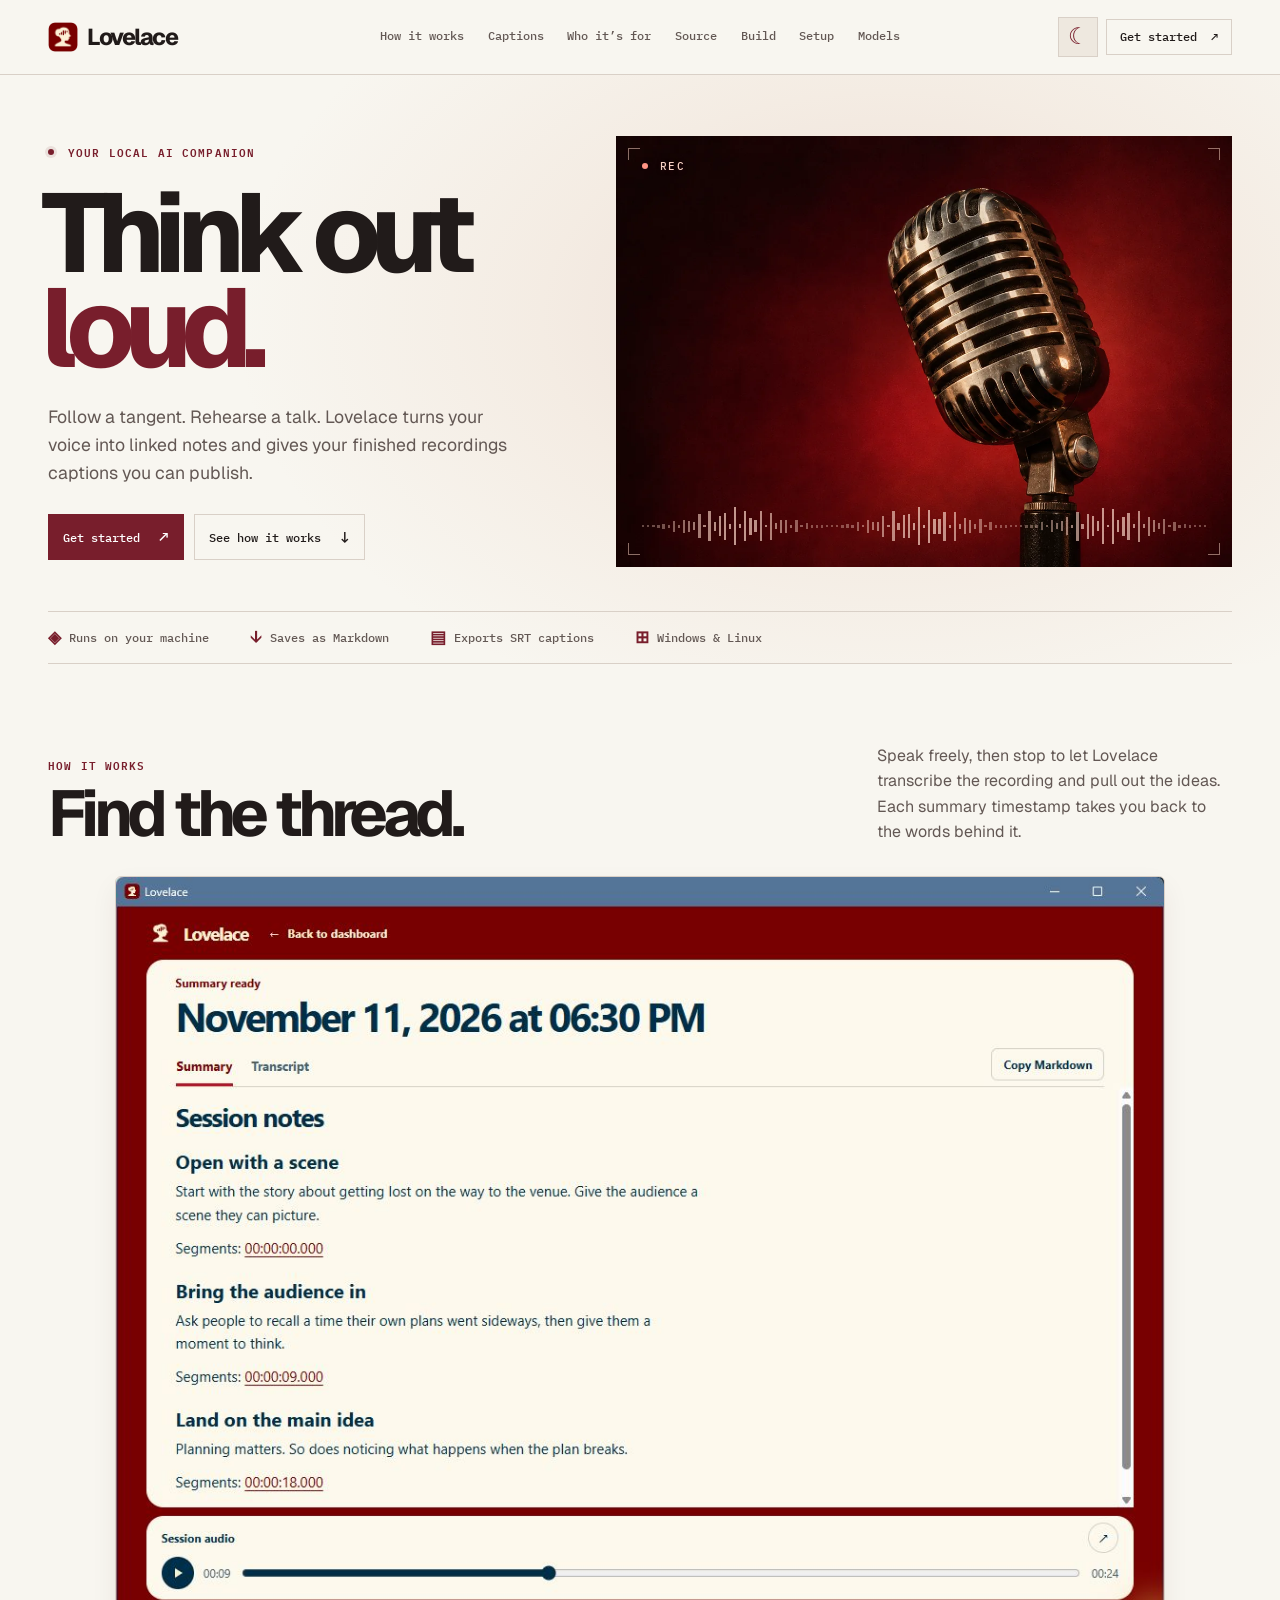
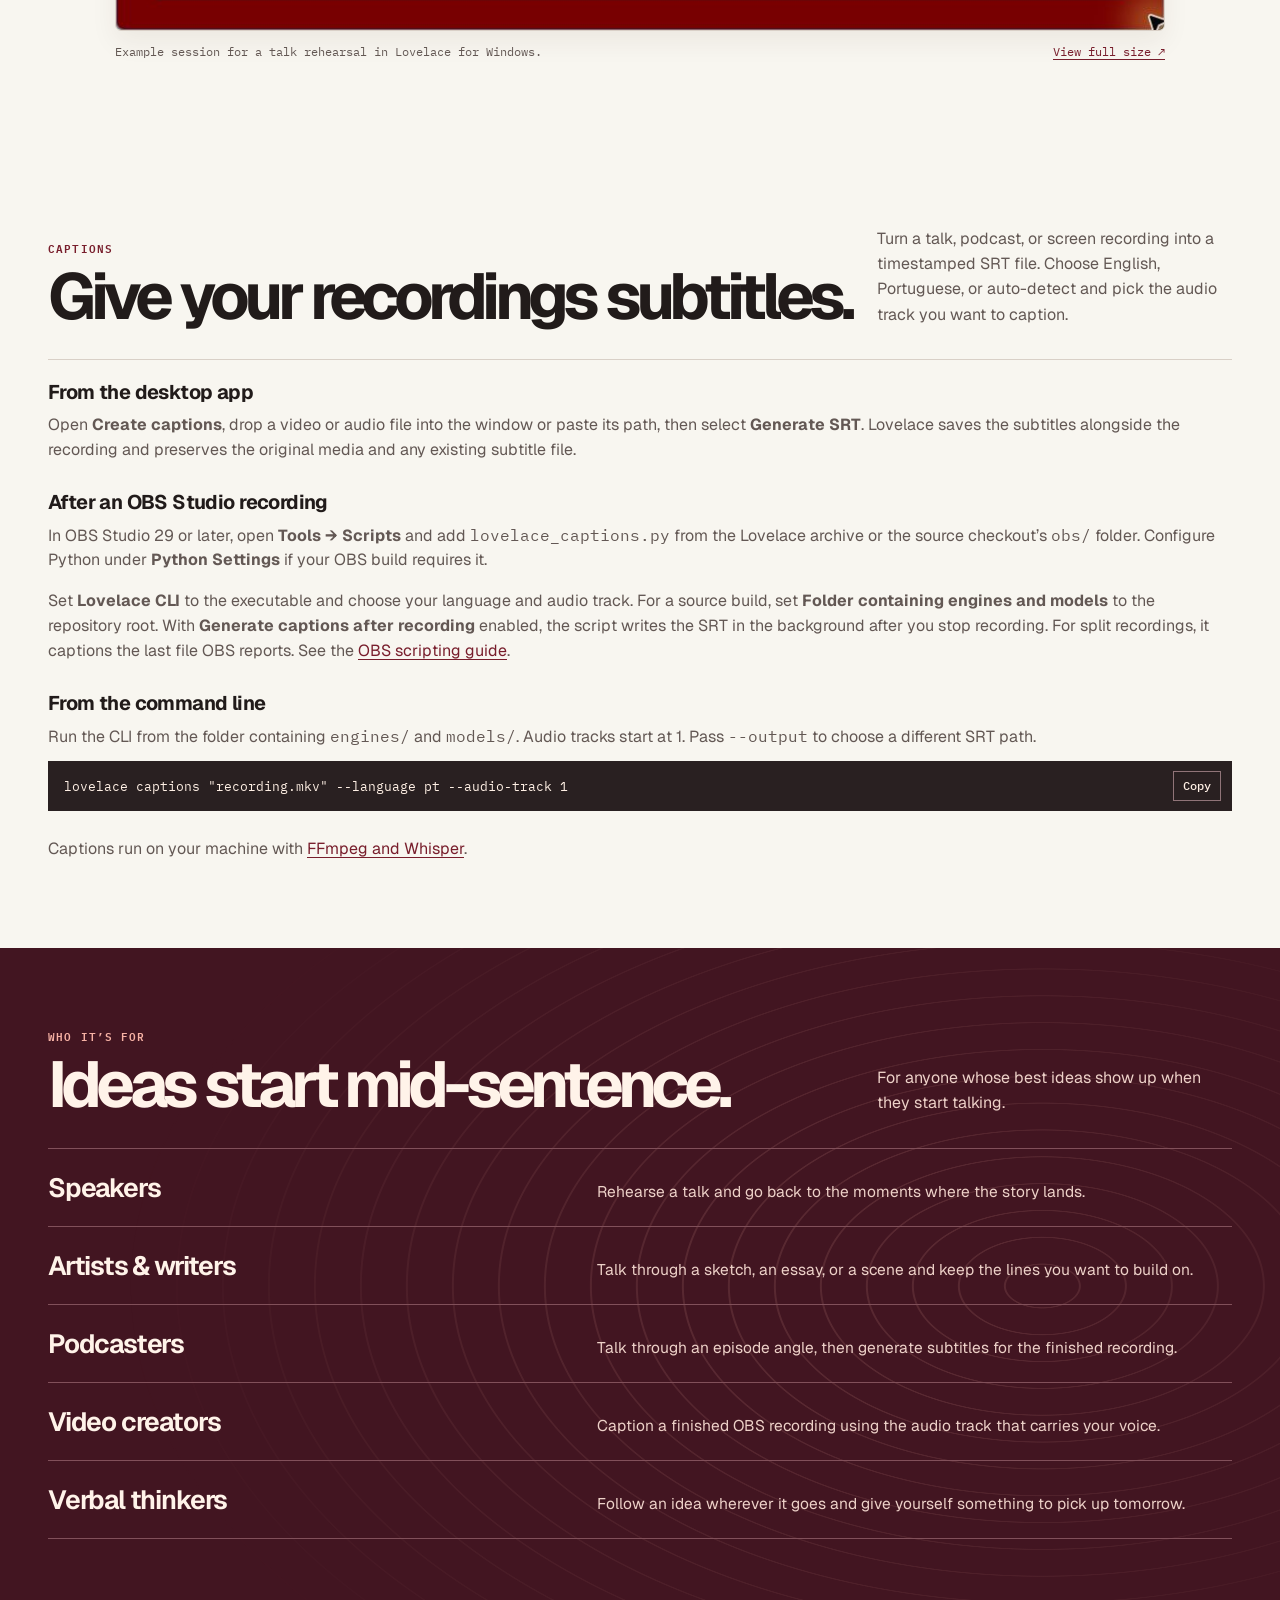
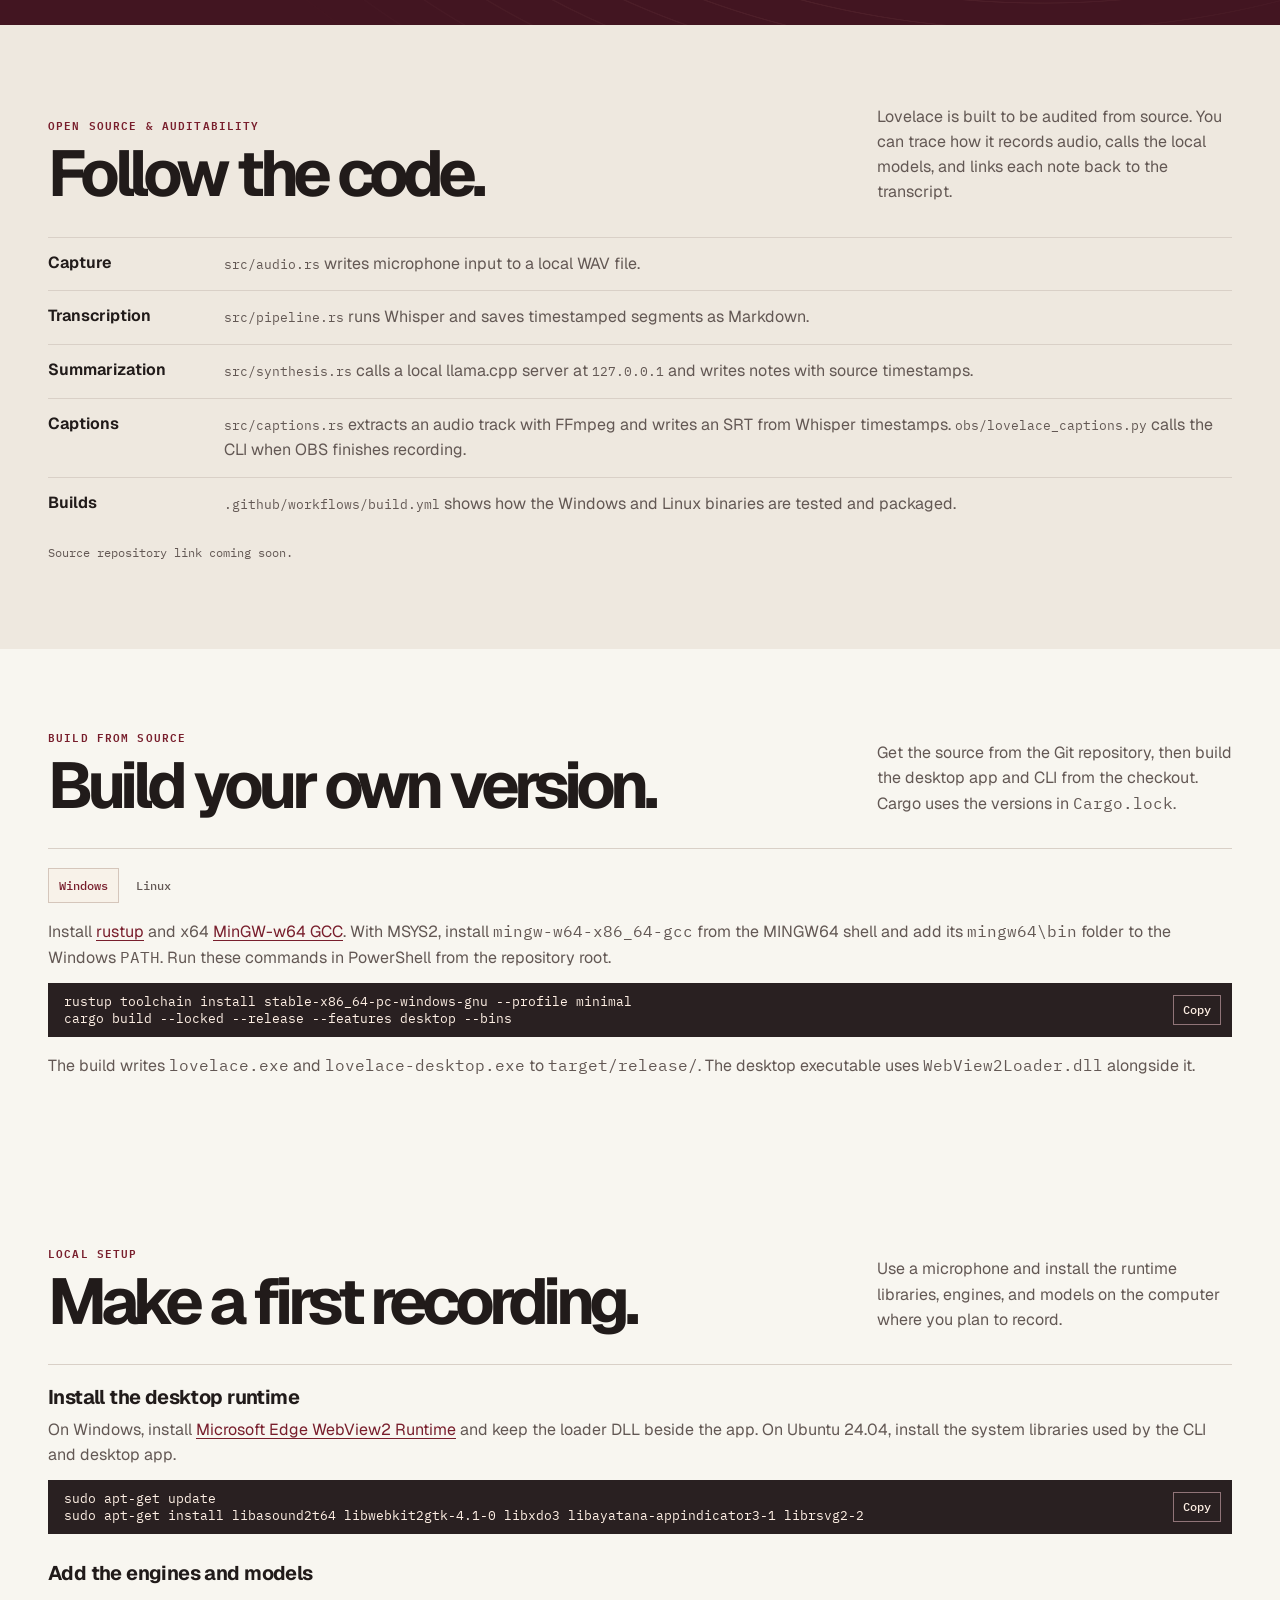
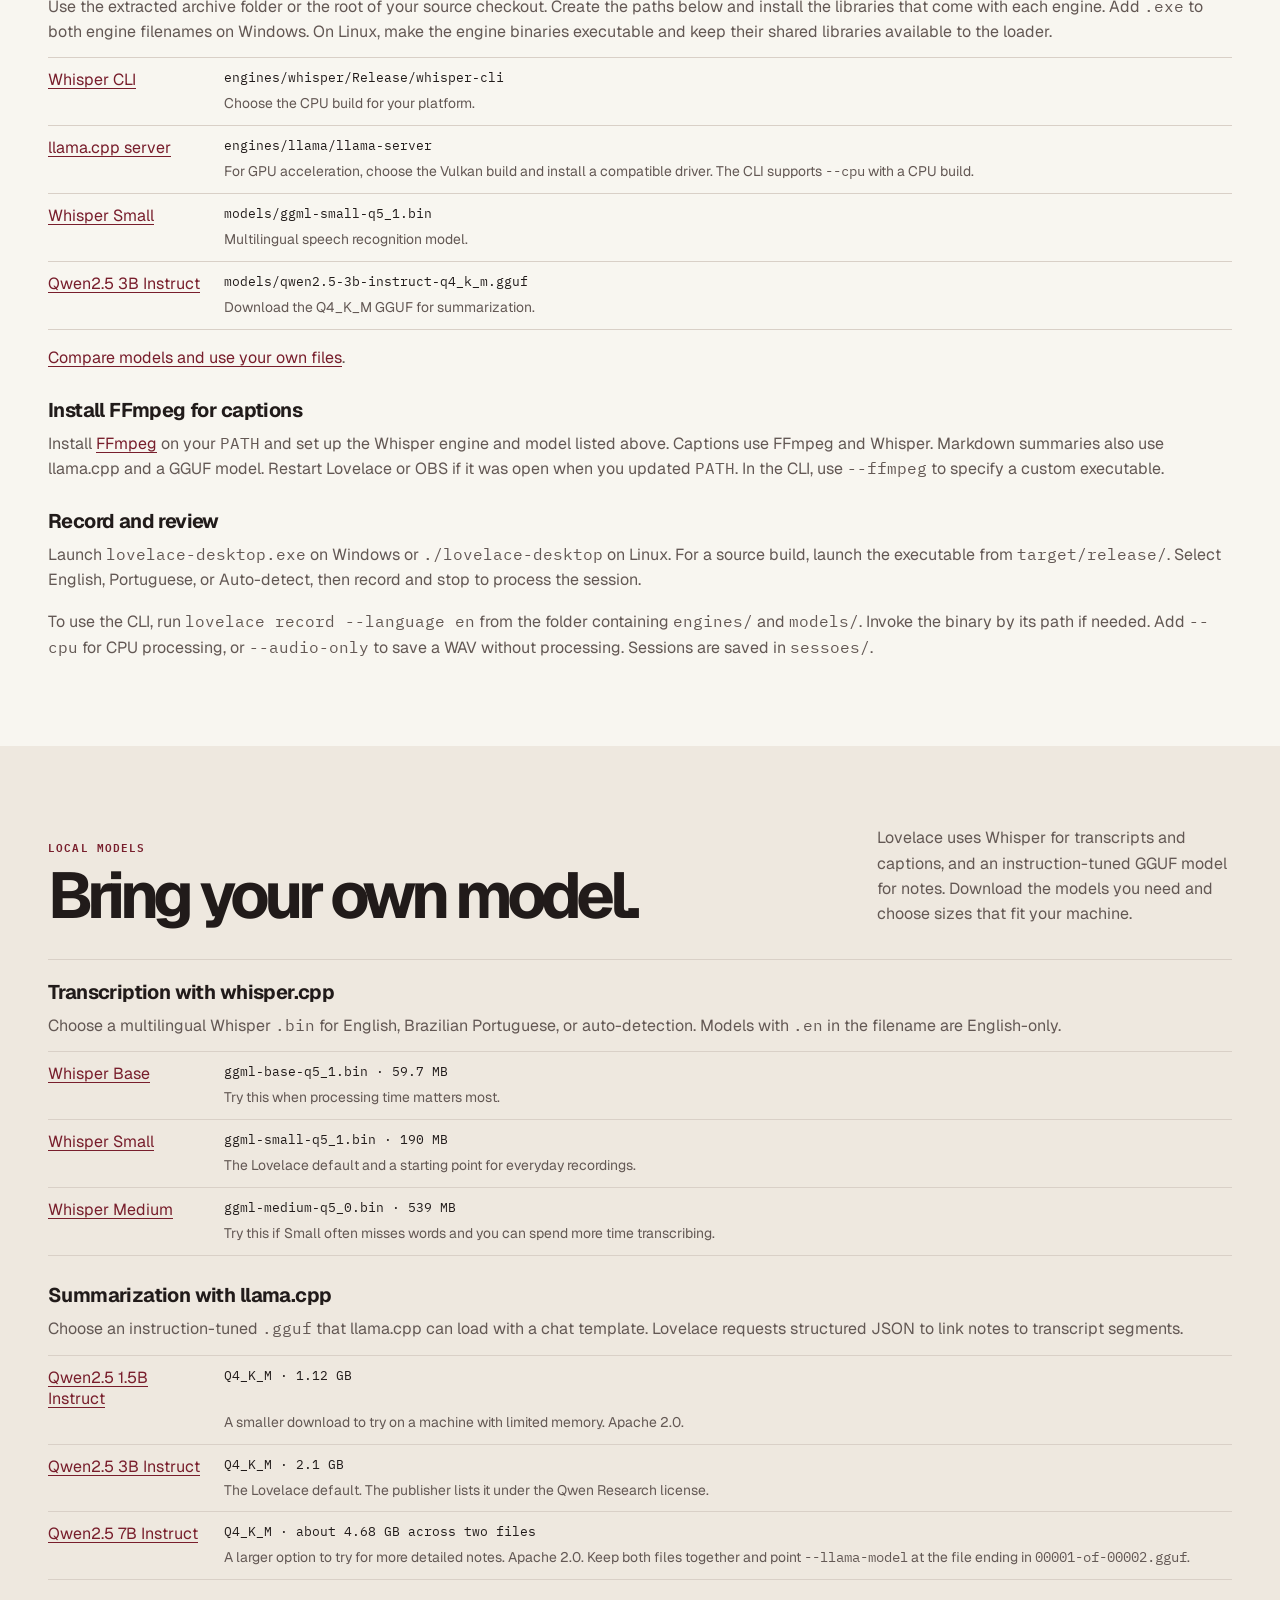
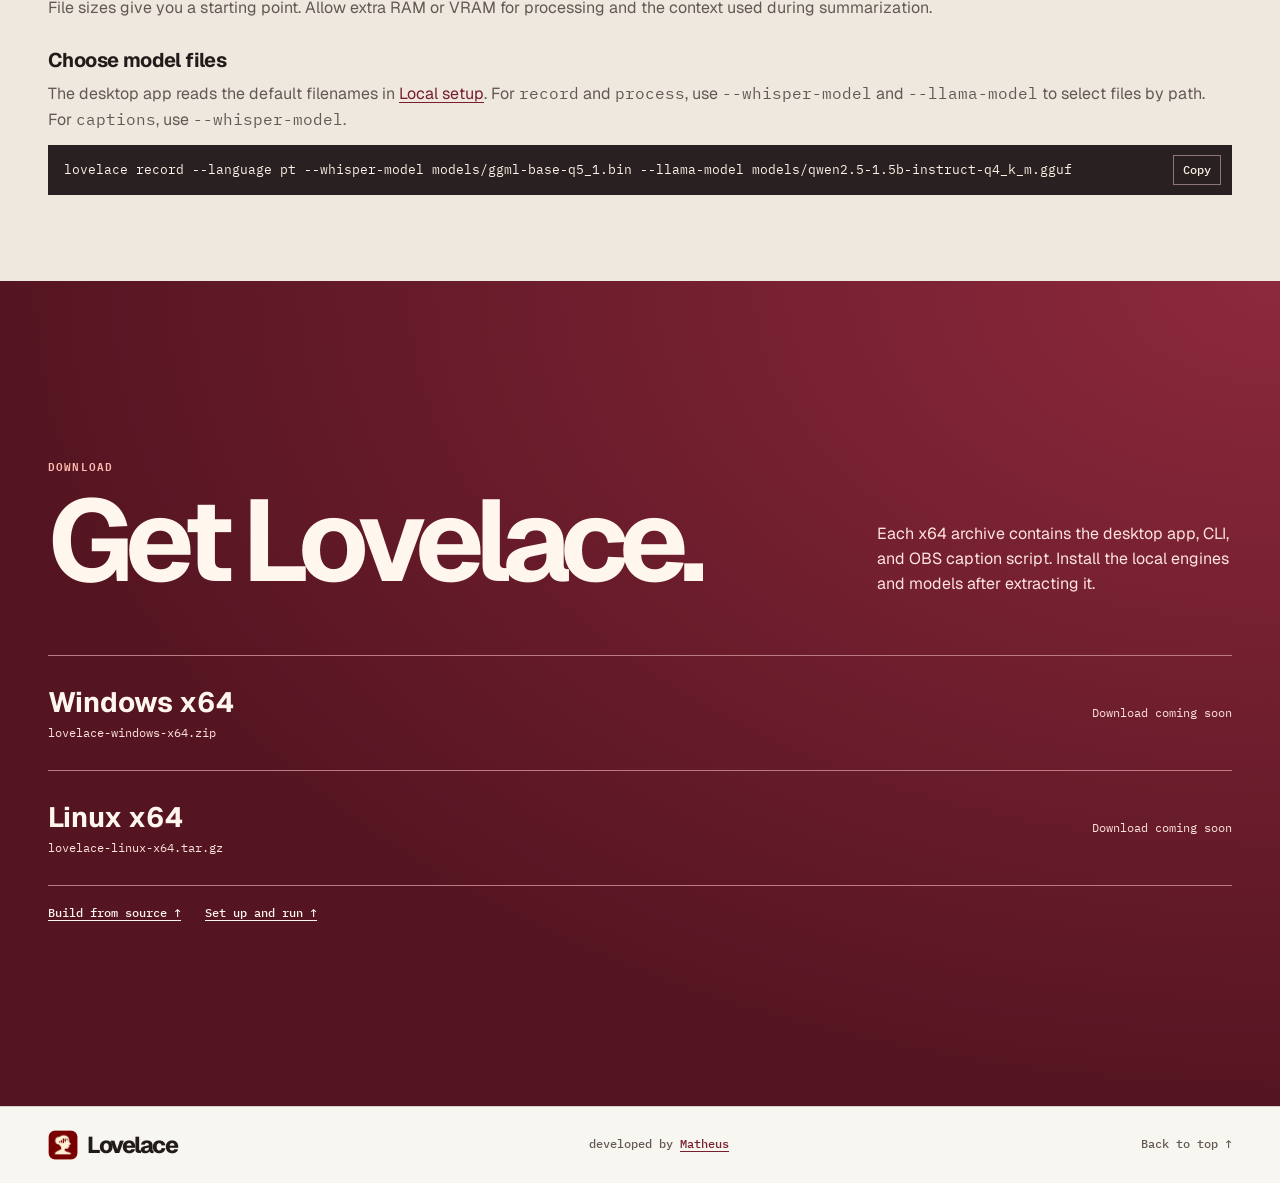
==== website/index.html @ 679b2a77 "OBS plugin idea and video/audio from source is also a new feature" ====
<!doctype html>
<html lang="en">
<head>
  <meta charset="utf-8">
  <meta name="viewport" content="width=device-width, initial-scale=1">
  <meta name="description" content="Lovelace turns recordings into timestamped transcripts, linked Markdown notes, and SRT captions for audio, video, and OBS Studio recordings. Processing stays on your machine.">
  <meta name="theme-color" content="#f8f6f0">
  <script src="theme.js"></script>
  <title>Lovelace — Think out loud.</title>
  <link rel="icon" href="assets/lovelace.png" type="image/png">
  <link rel="stylesheet" href="styles.css">
  <script src="repository.js" defer></script>
  <script src="app.js" defer></script>
</head>
<body id="top">
  <a class="skip-link" href="#main">Skip to content</a>
  <header class="site-header">
    <div class="shell header-inner">
      <a class="brand" href="#top"><img src="assets/lovelace.png" width="30" height="30" alt=""> Lovelace</a>
      <nav aria-label="Main navigation">
        <a href="#workflow">How it works</a>
        <a href="#captions">Captions</a>
        <a href="#use-cases">Who it’s for</a>
        <a href="#source">Source</a>
        <a href="#build-from-source">Build</a>
        <a href="#run-locally">Setup</a>
        <a href="#models">Models</a>
      </nav>
      <div class="header-actions">
        <button class="theme-toggle" type="button" aria-label="Dark theme" title="Dark theme" hidden>
          <span class="theme-moon" aria-hidden="true">☾</span>
          <span class="theme-sun" aria-hidden="true">☼</span>
        </button>
        <a class="header-cta" href="#get-started">Get started <span aria-hidden="true">↗</span></a>
      </div>
    </div>
  </header>

  <main id="main">
    <section class="hero" aria-labelledby="hero-title">
      <div class="shell hero-inner">
        <div class="hero-copy">
          <p class="eyebrow"><span class="signal-dot" aria-hidden="true"></span> YOUR LOCAL AI COMPANION</p>
          <h1 id="hero-title">Think out<br><em>loud.</em></h1>
          <p class="hero-description">Follow a tangent. Rehearse a talk. Lovelace turns your voice into linked notes and gives your finished recordings captions you can publish.</p>
          <div class="hero-actions">
            <a class="button button-primary" href="#get-started">Get started <span aria-hidden="true">↗</span></a>
            <a class="button button-secondary" href="#workflow">See how it works <span aria-hidden="true">↓</span></a>
          </div>
        </div>
        <div class="hero-art">
          <img class="hero-image" src="assets/studio-microphone.webp" alt="A vintage broadcast microphone lit in deep red" width="1200" height="800" fetchpriority="high">
          <div class="photo-corner top-left" aria-hidden="true"></div>
          <div class="photo-corner top-right" aria-hidden="true"></div>
          <div class="photo-corner bottom-left" aria-hidden="true"></div>
          <div class="photo-corner bottom-right" aria-hidden="true"></div>
          <div class="photo-label" aria-hidden="true"><span class="signal-dot"></span> REC</div>
          <div class="waveform" aria-hidden="true"></div>
        </div>
      </div>
      <div class="shell product-meta">
        <span><span class="meta-mark" aria-hidden="true">◈</span> Runs on your machine</span>
        <span><span class="meta-mark" aria-hidden="true">↓</span> Saves as Markdown</span>
        <a href="#captions"><span class="meta-mark" aria-hidden="true">▤</span> Exports SRT captions</a>
        <span><span class="meta-mark" aria-hidden="true">⊞</span> Windows &amp; Linux</span>
      </div>
    </section>

    <section id="workflow" class="section shell" aria-labelledby="workflow-title">
      <div class="section-heading">
        <div>
          <p class="eyebrow">HOW IT WORKS</p>
          <h2 id="workflow-title">Find the thread.</h2>
        </div>
        <p>Speak freely, then stop to let Lovelace transcribe the recording and pull out the ideas. Each summary timestamp takes you back to the words behind it.</p>
      </div>
      <figure class="session-preview">
        <img src="assets/lovelace-session.jpg" width="1102" height="792" loading="lazy"
          alt="The Lovelace desktop app showing three notes for a talk rehearsal, links to the transcript, and the session audio paused at 00:09.">
        <figcaption>
          <span>Example session for a talk rehearsal in Lovelace for Windows.</span>
          <a href="assets/lovelace-session.jpg" target="_blank" rel="noopener">View full size <span aria-hidden="true">↗</span></a>
        </figcaption>
      </figure>
    </section>

    <section id="captions" class="section shell" aria-labelledby="captions-title">
      <div class="section-heading">
        <div>
          <p class="eyebrow">CAPTIONS</p>
          <h2 id="captions-title">Give your recordings subtitles.</h2>
        </div>
        <p>Turn a talk, podcast, or screen recording into a timestamped SRT file. Choose English, Portuguese, or auto-detect and pick the audio track you want to caption.</p>
      </div>
      <div class="setup-body run-guide">
        <div>
          <h3>From the desktop app</h3>
          <p>Open <strong>Create captions</strong>, drop a video or audio file into the window or paste its path, then select <strong>Generate SRT</strong>. Lovelace saves the subtitles alongside the recording and preserves the original media and any existing subtitle file.</p>
        </div>
        <div>
          <h3>After an OBS Studio recording</h3>
          <p>In OBS Studio 29 or later, open <strong>Tools → Scripts</strong> and add <code>lovelace_captions.py</code> from the Lovelace archive or the source checkout’s <code>obs/</code> folder. Configure Python under <strong>Python Settings</strong> if your OBS build requires it.</p>
          <p class="setup-next">Set <strong>Lovelace CLI</strong> to the executable and choose your language and audio track. For a source build, set <strong>Folder containing engines and models</strong> to the repository root. With <strong>Generate captions after recording</strong> enabled, the script writes the SRT in the background after you stop recording. For split recordings, it captions the last file OBS reports. See the <a href="https://docs.obsproject.com/scripting">OBS scripting guide</a>.</p>
        </div>
        <div>
          <h3>From the command line</h3>
          <p>Run the CLI from the folder containing <code>engines/</code> and <code>models/</code>. Audio tracks start at 1. Pass <code>--output</code> to choose a different SRT path.</p>
          <div class="command"><code>lovelace captions "recording.mkv" --language pt --audio-track 1</code><button class="copy-command" type="button">Copy</button></div>
          <p class="copy-status" role="status"></p>
        </div>
        <p>Captions run on your machine with <a href="#caption-requirements">FFmpeg and Whisper</a>.</p>
      </div>
    </section>

    <section id="use-cases" class="use-cases" aria-labelledby="audience-title">
      <div class="shell section">
        <div class="section-heading">
          <div>
            <p class="eyebrow">WHO IT’S FOR</p>
            <h2 id="audience-title">Ideas start mid-sentence.</h2>
          </div>
          <p>For anyone whose best ideas show up when they start talking.</p>
        </div>
        <dl class="audience-list">
          <div><dt>Speakers</dt><dd>Rehearse a talk and go back to the moments where the story lands.</dd></div>
          <div><dt>Artists &amp; writers</dt><dd>Talk through a sketch, an essay, or a scene and keep the lines you want to build on.</dd></div>
          <div><dt>Podcasters</dt><dd>Talk through an episode angle, then generate subtitles for the finished recording.</dd></div>
          <div><dt>Video creators</dt><dd>Caption a finished OBS recording using the audio track that carries your voice.</dd></div>
          <div><dt>Verbal thinkers</dt><dd>Follow an idea wherever it goes and give yourself something to pick up tomorrow.</dd></div>
        </dl>
      </div>
    </section>

    <section id="source" class="source-section" aria-labelledby="source-title">
      <div class="section shell">
        <div class="section-heading">
          <div>
            <p class="eyebrow">OPEN SOURCE &amp; AUDITABILITY</p>
            <h2 id="source-title">Follow the code.</h2>
          </div>
          <p>Lovelace is built to be audited from source. You can trace how it records audio, calls the local models, and links each note back to the transcript.</p>
        </div>
        <dl class="source-list">
          <div><dt>Capture</dt><dd><code>src/audio.rs</code> writes microphone input to a local WAV file.</dd></div>
          <div><dt>Transcription</dt><dd><code>src/pipeline.rs</code> runs Whisper and saves timestamped segments as Markdown.</dd></div>
          <div><dt>Summarization</dt><dd><code>src/synthesis.rs</code> calls a local llama.cpp server at <code>127.0.0.1</code> and writes notes with source timestamps.</dd></div>
          <div><dt>Captions</dt><dd><code>src/captions.rs</code> extracts an audio track with FFmpeg and writes an SRT from Whisper timestamps. <code>obs/lovelace_captions.py</code> calls the CLI when OBS finishes recording.</dd></div>
          <div><dt>Builds</dt><dd><code>.github/workflows/build.yml</code> shows how the Windows and Linux binaries are tested and packaged.</dd></div>
        </dl>
        <p class="source-status" data-link-placeholder="source">Source repository link coming soon.</p>
        <a class="source-link" data-repository-link="source" hidden>View source repository <span aria-hidden="true">↗</span></a>
      </div>
    </section>

    <section id="build-from-source" class="section shell setup" aria-labelledby="build-title">
      <div class="section-heading">
        <div>
          <p class="eyebrow">BUILD FROM SOURCE</p>
          <h2 id="build-title">Build your own version.</h2>
        </div>
        <p>Get the source from the Git repository, then build the desktop app and CLI from the checkout. Cargo uses the versions in <code>Cargo.lock</code>.</p>
      </div>
      <div class="setup-body">
        <div class="platform-picker" role="group" aria-label="Operating system">
          <button type="button" data-platform="windows" aria-controls="windows-setup" aria-pressed="true">Windows</button>
          <button type="button" data-platform="linux" aria-controls="linux-setup" aria-pressed="false">Linux</button>
        </div>
        <div id="windows-setup">
          <p>Install <a href="https://rustup.rs/">rustup</a> and x64 <a href="https://packages.msys2.org/package/mingw-w64-x86_64-gcc">MinGW-w64 GCC</a>. With MSYS2, install <code>mingw-w64-x86_64-gcc</code> from the MINGW64 shell and add its <code>mingw64\bin</code> folder to the Windows <code>PATH</code>. Run these commands in PowerShell from the repository root.</p>
          <div class="command"><code>rustup toolchain install stable-x86_64-pc-windows-gnu --profile minimal
cargo build --locked --release --features desktop --bins</code><button class="copy-command" type="button">Copy</button></div>
          <p class="setup-next">The build writes <code>lovelace.exe</code> and <code>lovelace-desktop.exe</code> to <code>target/release/</code>. The desktop executable uses <code>WebView2Loader.dll</code> alongside it.</p>
        </div>
        <div id="linux-setup" hidden>
          <p>Install <a href="https://rustup.rs/">rustup</a>. On Ubuntu 24.04, install the system build dependencies and run Cargo from the repository root.</p>
          <div class="command"><code>sudo apt-get update
sudo apt-get install build-essential pkg-config libasound2-dev libwebkit2gtk-4.1-dev libxdo-dev libayatana-appindicator3-dev librsvg2-dev
rustup toolchain install stable --profile minimal
cargo +stable build --locked --release --features desktop --bins</code><button class="copy-command" type="button">Copy</button></div>
          <p class="setup-next">The build writes <code>lovelace</code> and <code>lovelace-desktop</code> to <code>target/release/</code>.</p>
        </div>
        <p class="copy-status" role="status"></p>
      </div>
    </section>

    <section id="run-locally" class="section shell setup" aria-labelledby="run-title">
      <div class="section-heading">
        <div>
          <p class="eyebrow">LOCAL SETUP</p>
          <h2 id="run-title">Make a first recording.</h2>
        </div>
        <p>Use a microphone and install the runtime libraries, engines, and models on the computer where you plan to record.</p>
      </div>
      <div class="setup-body run-guide">
        <div>
          <h3>Install the desktop runtime</h3>
          <p>On Windows, install <a href="https://developer.microsoft.com/en-us/microsoft-edge/webview2/">Microsoft Edge WebView2 Runtime</a> and keep the loader DLL beside the app. On Ubuntu 24.04, install the system libraries used by the CLI and desktop app.</p>
          <div class="command"><code>sudo apt-get update
sudo apt-get install libasound2t64 libwebkit2gtk-4.1-0 libxdo3 libayatana-appindicator3-1 librsvg2-2</code><button class="copy-command" type="button">Copy</button></div>
          <p class="copy-status" role="status"></p>
        </div>
        <div>
          <h3>Add the engines and models</h3>
          <p>Use the extracted archive folder or the root of your source checkout. Create the paths below and install the libraries that come with each engine. Add <code>.exe</code> to both engine filenames on Windows. On Linux, make the engine binaries executable and keep their shared libraries available to the loader.</p>
          <ul class="engine-list">
            <li><a href="https://github.com/ggml-org/whisper.cpp/releases/tag/b5127">Whisper CLI</a><code>engines/whisper/Release/whisper-cli</code><span>Choose the CPU build for your platform.</span></li>
            <li><a href="https://github.com/ggml-org/llama.cpp/releases/tag/b12289">llama.cpp server</a><code>engines/llama/llama-server</code><span>For GPU acceleration, choose the Vulkan build and install a compatible driver. The CLI supports <code>--cpu</code> with a CPU build.</span></li>
            <li><a href="https://huggingface.co/ggerganov/whisper.cpp/resolve/main/ggml-small-q5_1.bin">Whisper Small</a><code>models/ggml-small-q5_1.bin</code><span>Multilingual speech recognition model.</span></li>
            <li><a href="https://huggingface.co/Qwen/Qwen2.5-3B-Instruct-GGUF/blob/main/qwen2.5-3b-instruct-q4_k_m.gguf">Qwen2.5 3B Instruct</a><code>models/qwen2.5-3b-instruct-q4_k_m.gguf</code><span>Download the Q4_K_M GGUF for summarization.</span></li>
          </ul>
          <p class="setup-next"><a href="#models">Compare models and use your own files</a>.</p>
        </div>
        <div id="caption-requirements">
          <h3>Install FFmpeg for captions</h3>
          <p>Install <a href="https://ffmpeg.org/download.html">FFmpeg</a> on your <code>PATH</code> and set up the Whisper engine and model listed above. Captions use FFmpeg and Whisper. Markdown summaries also use llama.cpp and a GGUF model. Restart Lovelace or OBS if it was open when you updated <code>PATH</code>. In the CLI, use <code>--ffmpeg</code> to specify a custom executable.</p>
        </div>
        <div>
          <h3>Record and review</h3>
          <p>Launch <code>lovelace-desktop.exe</code> on Windows or <code>./lovelace-desktop</code> on Linux. For a source build, launch the executable from <code>target/release/</code>. Select English, Portuguese, or Auto-detect, then record and stop to process the session.</p>
          <p class="setup-next">To use the CLI, run <code>lovelace record --language en</code> from the folder containing <code>engines/</code> and <code>models/</code>. Invoke the binary by its path if needed. Add <code>--cpu</code> for CPU processing, or <code>--audio-only</code> to save a WAV without processing. Sessions are saved in <code>sessoes/</code>.</p>
        </div>
      </div>
    </section>

    <section id="models" class="source-section" aria-labelledby="models-title">
      <div class="section shell">
        <div class="section-heading">
          <div>
            <p class="eyebrow">LOCAL MODELS</p>
            <h2 id="models-title">Bring your own model.</h2>
          </div>
          <p>Lovelace uses Whisper for transcripts and captions, and an instruction-tuned GGUF model for notes. Download the models you need and choose sizes that fit your machine.</p>
        </div>
        <div class="setup-body run-guide">
          <div>
            <h3>Transcription with whisper.cpp</h3>
            <p>Choose a multilingual Whisper <code>.bin</code> for English, Brazilian Portuguese, or auto-detection. Models with <code>.en</code> in the filename are English-only.</p>
            <ul class="engine-list">
              <li><a href="https://huggingface.co/ggerganov/whisper.cpp/blob/main/ggml-base-q5_1.bin">Whisper Base</a><code>ggml-base-q5_1.bin · 59.7 MB</code><span>Try this when processing time matters most.</span></li>
              <li><a href="https://huggingface.co/ggerganov/whisper.cpp/blob/main/ggml-small-q5_1.bin">Whisper Small</a><code>ggml-small-q5_1.bin · 190 MB</code><span>The Lovelace default and a starting point for everyday recordings.</span></li>
              <li><a href="https://huggingface.co/ggerganov/whisper.cpp/blob/main/ggml-medium-q5_0.bin">Whisper Medium</a><code>ggml-medium-q5_0.bin · 539 MB</code><span>Try this if Small often misses words and you can spend more time transcribing.</span></li>
            </ul>
          </div>
          <div>
            <h3>Summarization with llama.cpp</h3>
            <p>Choose an instruction-tuned <code>.gguf</code> that llama.cpp can load with a chat template. Lovelace requests structured JSON to link notes to transcript segments.</p>
            <ul class="engine-list">
              <li><a href="https://huggingface.co/Qwen/Qwen2.5-1.5B-Instruct-GGUF/blob/main/qwen2.5-1.5b-instruct-q4_k_m.gguf">Qwen2.5 1.5B Instruct</a><code>Q4_K_M · 1.12 GB</code><span>A smaller download to try on a machine with limited memory. Apache 2.0.</span></li>
              <li><a href="https://huggingface.co/Qwen/Qwen2.5-3B-Instruct-GGUF/blob/main/qwen2.5-3b-instruct-q4_k_m.gguf">Qwen2.5 3B Instruct</a><code>Q4_K_M · 2.1 GB</code><span>The Lovelace default. The publisher lists it under the Qwen Research license.</span></li>
              <li><a href="https://huggingface.co/Qwen/Qwen2.5-7B-Instruct-GGUF/tree/main">Qwen2.5 7B Instruct</a><code>Q4_K_M · about 4.68 GB across two files</code><span>A larger option to try for more detailed notes. Apache 2.0. Keep both files together and point <code>--llama-model</code> at the file ending in <code>00001-of-00002.gguf</code>.</span></li>
            </ul>
            <p class="setup-next">File sizes give you a starting point. Allow extra RAM or VRAM for processing and the context used during summarization.</p>
          </div>
          <div>
            <h3>Choose model files</h3>
            <p>The desktop app reads the default filenames in <a href="#run-locally">Local setup</a>. For <code>record</code> and <code>process</code>, use <code>--whisper-model</code> and <code>--llama-model</code> to select files by path. For <code>captions</code>, use <code>--whisper-model</code>.</p>
            <div class="command"><code>lovelace record --language pt --whisper-model models/ggml-base-q5_1.bin --llama-model models/qwen2.5-1.5b-instruct-q4_k_m.gguf</code><button class="copy-command" type="button">Copy</button></div>
            <p class="copy-status" role="status"></p>
          </div>
        </div>
      </div>
    </section>

    <section id="get-started" class="download-section" aria-labelledby="download-title">
      <div class="section shell">
        <div class="section-heading">
          <div>
            <p class="eyebrow">DOWNLOAD</p>
            <h2 id="download-title">Get Lovelace.</h2>
          </div>
          <p>Each x64 archive contains the desktop app, CLI, and OBS caption script. Install the local engines and models after extracting it.</p>
        </div>
        <ul class="download-list">
          <li>
            <div><strong>Windows x64</strong><code>lovelace-windows-x64.zip</code></div>
            <span data-link-placeholder="windows">Download coming soon</span>
            <a class="button button-secondary" data-repository-link="windows" hidden>Download for Windows <span aria-hidden="true">↓</span></a>
          </li>
          <li>
            <div><strong>Linux x64</strong><code>lovelace-linux-x64.tar.gz</code></div>
            <span data-link-placeholder="linux">Download coming soon</span>
            <a class="button button-secondary" data-repository-link="linux" hidden>Download for Linux <span aria-hidden="true">↓</span></a>
          </li>
        </ul>
        <div class="section-links">
          <a href="#build-from-source">Build from source <span aria-hidden="true">↑</span></a>
          <a href="#run-locally">Set up and run <span aria-hidden="true">↑</span></a>
        </div>
      </div>
    </section>
  </main>
  <footer class="site-footer">
    <div class="shell footer-inner">
      <a class="brand" href="#top"><img src="assets/lovelace.png" width="30" height="30" alt=""> Lovelace</a>
      <p class="footer-credit">developed by <a href="https://matheusdmm.dev">Matheus</a></p>
      <a class="back-top" href="#top">Back to top <span aria-hidden="true">↑</span></a>
    </div>
  </footer>
</body>
</html>
---- website/styles.css ----
@import url("https://fonts.googleapis.com/css2?family=Geist:wght@400;500;600;650;700;750;800&family=IBM+Plex+Mono:wght@400;500;600&display=swap");

:root {
  color-scheme: light;
  --paper: #f8f6f0;
  --ink: #211b1a;
  --muted: #635854;
  --line: #d9d0c7;
  --wine: #781e2c;
  --dark-wine: #541421;
  --accent-fill: #781e2c;
  --accent-hover: #541421;
  --surface: #eee8df;
  --selection: #f8f2e9;
  --selection-line: #d5c6bb;
  --hero-glow: #c17b6b36;
  --hero-glow-edge: #dcb09624;
  --signal-ring: #781e2c1a;
  --header-height: 75px;
  --mono: "IBM Plex Mono", "Consolas", monospace;
  --sans: "Geist", "Segoe UI", sans-serif;
}

:root[data-theme="dark"] {
  color-scheme: dark;
  --paper: #191416;
  --ink: #fff1e8;
  --muted: #d2bdb9;
  --line: #594448;
  --wine: #ffa99e;
  --accent-fill: #922d41;
  --accent-hover: #a83c51;
  --surface: #261c20;
  --selection: #332329;
  --selection-line: #75545d;
  --hero-glow: #9c354747;
  --hero-glow-edge: #7231442e;
  --signal-ring: #ffa99e25;
}

* { box-sizing: border-box; }
[hidden] { display: none !important; }
html { scroll-behavior: smooth; scroll-padding-top: calc(var(--header-height) + 16px); }
body { margin: 0; background: var(--paper); color: var(--ink); font-family: var(--sans); }
a { color: inherit; text-decoration: none; }
button { color: inherit; font: inherit; cursor: pointer; }
:focus-visible { outline: 2px solid var(--wine); outline-offset: 4px; }
h1, h2, h3, p, figure, dl, dd { margin: 0; }
img { display: block; max-width: 100%; }
.shell { width: min(1184px, calc(100% - 96px)); margin-inline: auto; }
.skip-link { position: fixed; top: 12px; left: 12px; z-index: 4; padding: 12px; background: var(--paper); transform: translateY(-150%); }
.skip-link:focus { transform: none; }

.site-header { position: sticky; top: 0; z-index: 3; background: var(--paper); border-bottom: 1px solid var(--line); }
.header-inner { min-height: 74px; display: grid; grid-template-columns: 1fr auto 1fr; align-items: center; gap: 24px; }
.brand { display: inline-flex; width: fit-content; align-items: center; gap: 9px; font-size: 23px; font-weight: 750; letter-spacing: -.065em; }
.brand img { border-radius: 7px; }
.header-inner nav { display: flex; gap: clamp(2px, .9vw, 14px); align-items: center; }
.header-inner nav a, .header-cta, .back-top { font: 500 .76rem/1.2 var(--mono); }
.header-inner nav a { color: var(--muted); padding: 9px 6px; white-space: nowrap; border-bottom: 2px solid transparent; }
.header-inner nav a:hover, .back-top:hover { color: var(--wine); }
.header-inner nav a[aria-current="location"] { color: var(--wine); border-bottom-color: currentColor; }
.header-actions { justify-self: end; display: flex; gap: 8px; align-items: center; }
.header-cta { display: inline-flex; gap: 14px; align-items: center; padding: 10px 13px; border: 1px solid var(--line); white-space: nowrap; transition: border-color .2s, color .2s; }
.header-cta:hover { color: var(--wine); border-color: var(--wine); }
.header-cta[aria-current="location"] { color: white; background: var(--accent-fill); border-color: var(--accent-fill); }
.theme-toggle { display: grid; place-items: center; width: 40px; height: 40px; padding: 0; border: 1px solid var(--line); background: var(--surface); color: var(--wine); font-size: 1.45rem; line-height: 1; }
.theme-toggle:hover { border-color: var(--wine); }
.theme-toggle .theme-sun, .theme-toggle[aria-pressed="true"] .theme-moon { display: none; }
.theme-toggle[aria-pressed="true"] .theme-sun { display: block; }

.hero, .use-cases {
  position: relative;
  isolation: isolate;
  overflow: clip;
}

.hero::before, .use-cases::before {
  content: "";
  position: absolute;
  z-index: -1;
  pointer-events: none;
}

.hero::before {
  inset-block-start: -30%;
  inset-inline-end: -9%;
  inline-size: min(78rem, 92%);
  block-size: 145%;
  background: radial-gradient(ellipse at 57% 49%, var(--hero-glow), var(--hero-glow-edge) 37%, transparent 69%);
  animation: background-drift 16s ease-in-out infinite alternate;
}

@keyframes background-drift {
  from { transform: translate3d(4%, -3%, 0) scale(1); }
  to { transform: translate3d(-11%, 7%, 0) scale(1.13); }
}

.hero-inner { display: grid; grid-template-columns: .91fr 1.09fr; align-items: center; gap: clamp(28px, 4.2vw, 64px); padding-block: 61px 44px; }
.hero-copy { animation: enter .55s ease-out both; }
.eyebrow { font: 600 .71rem/1.5 var(--mono); letter-spacing: .1em; color: var(--wine); }
.signal-dot { display: inline-block; width: .53em; height: .53em; border-radius: 50%; background: currentColor; vertical-align: .12em; }
.hero-copy .signal-dot { margin-right: .52em; box-shadow: 0 0 0 3px var(--signal-ring); }
.hero h1 { font-size: clamp(5.05rem, 8.7vw, 8.05rem); font-weight: 750; line-height: .86; letter-spacing: -.093em; margin: 25px 0 27px -.063em; }
.hero h1 em { font-style: normal; color: var(--wine); }
.hero-description { max-width: 29rem; color: var(--muted); font-size: clamp(1.03rem, 1.38vw, 1.19rem); line-height: 1.57; }
.hero-actions { margin-top: 28px; display: flex; flex-wrap: wrap; gap: 10px; }
.button { display: inline-flex; align-items: center; justify-content: space-between; gap: 19px; min-height: 46px; padding: 0 14px; font: 500 .76rem/1.25 var(--mono); border: 1px solid var(--line); transition: background-color .2s, color .2s, border-color .2s; }
.button span { font-size: 1rem; }
.button-primary { background: var(--accent-fill); border-color: var(--accent-fill); color: white; }
.button-primary:hover { background: var(--accent-hover); border-color: var(--accent-hover); }
.button-secondary:hover { color: var(--wine); border-color: var(--wine); }
.hero-art { position: relative; min-height: 420px; aspect-ratio: 1.43; overflow: hidden; isolation: isolate; background: #350e18; color: #f8d1c3; animation: enter .7s .08s ease-out both; }
.hero-image { position: absolute; width: 100%; height: 100%; object-fit: cover; object-position: center 51%; }
.photo-label { position: absolute; top: 24px; left: 26px; font: 500 .71rem/1 var(--mono); letter-spacing: .14em; text-shadow: 0 1px 4px #24070d; }
.photo-label .signal-dot { color: #ff9484; margin-right: 3px; }
.photo-corner { position: absolute; width: 12px; height: 12px; border: 1px solid #f8d1c386; }
.top-left { top: 12px; left: 12px; border-width: 1px 0 0 1px; }
.top-right { top: 12px; right: 12px; border-width: 1px 1px 0 0; }
.bottom-left { bottom: 12px; left: 12px; border-width: 0 0 1px 1px; }
.bottom-right { bottom: 12px; right: 12px; border-width: 0 1px 1px 0; }
.waveform { position: absolute; bottom: 20px; left: 26px; right: 26px; height: 41px; display: flex; align-items: center; gap: clamp(1px, .22vw, 3px); opacity: .72; pointer-events: none; }
.waveform i { flex: 1; height: var(--height); background: currentColor; opacity: var(--opacity); }
.waveform i:nth-child(3n + 1) { animation: signal 3s ease-in-out var(--delay) infinite alternate; }
@keyframes signal { 0%, 25% { transform: scaleY(.66); } 70%, 100% { transform: scaleY(1); } }
@keyframes enter { from { opacity: 0; transform: translateY(12px); } to { opacity: 1; transform: none; } }
.product-meta { display: flex; gap: clamp(15px, 3.2vw, 46px); flex-wrap: wrap; padding-block: 17px; border-block: 1px solid var(--line); color: var(--muted); font: 500 .75rem/1.45 var(--mono); }
.product-meta > :is(span, a) { display: flex; gap: 8px; align-items: center; }
.product-meta > a:hover { color: var(--wine); text-decoration: underline; text-underline-offset: 3px; }
.meta-mark { color: var(--wine); font: 600 1.07rem/1 var(--sans); }

.section { padding-block: 79px 86px; }
.section-heading { display: grid; grid-template-columns: minmax(0, 1fr) minmax(240px, 355px); gap: 24px; align-items: end; margin-bottom: 30px; }
.section-heading .eyebrow::after { content: ""; display: inline-block; width: 18px; height: 2px; margin-inline-start: 10px; vertical-align: middle; background: currentColor; opacity: 0; transition: opacity .2s; }
.is-reading .section-heading .eyebrow::after { opacity: 1; }
.section-heading h2 { font-size: clamp(2.65rem, 5.05vw, 4.9rem); font-weight: 700; line-height: 1.01; letter-spacing: -.078em; margin-top: 8px; }
.section-heading > p { color: var(--muted); line-height: 1.58; padding-bottom: 2px; }
.session-preview { max-width: 1050px; margin-inline: auto; }
.session-preview img { width: 100%; height: auto; border: 1px solid var(--line); border-radius: 6px; box-shadow: 0 11px 27px #3b211710; }
.session-preview figcaption { display: flex; flex-wrap: wrap; justify-content: space-between; gap: 8px 20px; margin-top: 12px; color: var(--muted); font: 400 .73rem/1.5 var(--mono); }
.session-preview a { color: var(--wine); text-decoration: underline; text-underline-offset: 3px; }

.use-cases { color: #fff3e9; background: #421521; }
.use-cases::before {
  inset-block-start: -30%;
  inset-inline-end: -24%;
  inline-size: min(92rem, 124%);
  block-size: 160%;
  background: repeating-radial-gradient(ellipse at 63% 50%, transparent 0 36px, #f7b2a520 37px 38px, transparent 39px 46px);
  mask-image: radial-gradient(ellipse, #000 16%, transparent 70%);
  animation: background-drift 22s ease-in-out infinite alternate-reverse;
}
.use-cases .eyebrow { color: #f7b2a5; }
.use-cases .section-heading > p, .audience-list dd { color: #edd1c8; }
.audience-list > div { display: grid; grid-template-columns: minmax(135px, 1fr) minmax(0, 1.2fr); gap: 20px; align-items: baseline; padding: 21px 0; border-top: 1px solid #81505a; }
.audience-list > div:last-child { border-bottom: 1px solid #81505a; }
.audience-list dt { font-size: clamp(1.14rem, 2.3vw, 1.65rem); font-weight: 650; letter-spacing: -.045em; }
.audience-list dd { font-size: .97rem; line-height: 1.55; }
.download-section {
  --download-rule: #bc7a84;
  color: #fff7ee;
  background: radial-gradient(ellipse at top right, #8d293c, #541421 72%);
}
.download-section > .shell {
  min-height: calc(100svh - var(--header-height));
  display: flex;
  flex-direction: column;
  justify-content: center;
}
.download-section .section-heading { margin-bottom: clamp(24px, 5vw, 56px); }
.download-section h2 { font-size: clamp(3.6rem, 9vw, 8rem); }
.download-section .eyebrow { color: #ffbcb1; }
.download-section .section-heading > p { color: #ffe4dc; }
.download-section :focus-visible { outline-color: #fff7ee; }
.download-list, .engine-list { margin: 0; padding: 0; list-style: none; }
.download-list li { display: flex; flex-wrap: wrap; align-items: center; justify-content: space-between; gap: 10px 24px; padding: clamp(18px, 3vw, 28px) 0; border-top: 1px solid var(--download-rule); }
.download-list li:last-child { border-bottom: 1px solid var(--download-rule); }
.download-list strong, .download-list code { display: block; }
.download-list strong { margin-bottom: 4px; font-size: clamp(1.25rem, 2.5vw, 1.75rem); }
.download-list code, .download-list li > span, .source-status { color: var(--muted); font: 400 .76rem/1.5 var(--mono); }
.download-list code, .download-list li > span { color: #ffe4dc; }
.download-list .button { color: var(--dark-wine); background: #fff7ee; border-color: #fff7ee; }
.download-list .button:hover { background: #ffddd1; border-color: #ffddd1; }
.section-links { display: flex; flex-wrap: wrap; gap: 12px 24px; margin-top: 18px; font: 500 .76rem/1.5 var(--mono); }
.section-links a, .source-link, .setup-body a { color: var(--wine); text-decoration: underline; text-underline-offset: 3px; }
.download-section .section-links a { color: #fff7ee; }
.source-section { background: var(--surface); }
.source-list > div { display: grid; grid-template-columns: 10rem minmax(0, 1fr); gap: 4px 16px; padding-block: 14px; border-top: 1px solid var(--line); }
.source-list dt { font-weight: 650; }
.source-list dd { color: var(--muted); line-height: 1.55; }
.source-list code { font-size: .82em; }
.source-status { margin-top: 14px; }
.source-link { display: inline-block; margin-top: 14px; font: 500 .76rem/1.5 var(--mono); }
.setup-body { border-top: 1px solid var(--line); padding-top: 19px; }
.platform-picker { display: flex; gap: 6px; margin-bottom: 16px; }
.platform-picker button { padding: 9px 10px; border: 1px solid transparent; background: transparent; color: var(--muted); font: 500 .75rem/1.3 var(--mono); transition: background-color .18s, color .18s; }
.platform-picker button:hover { color: var(--wine); }
.platform-picker button[aria-pressed="true"] { color: var(--wine); background: var(--selection); border-color: var(--selection-line); }
.setup-body p { color: var(--muted); line-height: 1.55; }
.command { display: flex; align-items: center; justify-content: space-between; gap: 13px; margin-top: 12px; padding: 10px 11px 10px 16px; background: #292021; color: #fff0e5; }
code { font-family: var(--mono); overflow-wrap: anywhere; }
.command code { min-width: 0; font-size: .8rem; white-space: pre-wrap; }
.copy-command { padding: 7px 9px; color: inherit; border: 1px solid #907478; background: transparent; font: 500 .73rem/1.2 var(--mono); }
.copy-command:focus-visible { outline-color: #ffd5c5; }
.copy-command:hover { background: #4a3438; }
.setup-next { margin-top: 16px; }
.run-guide { display: grid; gap: 26px; }
.run-guide h3 { margin-bottom: 8px; font-size: 1.24rem; letter-spacing: -.03em; }
.engine-list { margin-top: 13px; }
.engine-list li { display: grid; grid-template-columns: 10rem minmax(0, 1fr); gap: 3px 16px; padding: 11px 0; border-top: 1px solid var(--line); }
.engine-list li:last-child { border-bottom: 1px solid var(--line); }
.engine-list li > code { font-size: .8rem; }
.engine-list li > span { grid-column: 2; color: var(--muted); font-size: .87rem; line-height: 1.5; }
.copy-status { margin-top: 8px; }
.copy-status:empty { margin-top: 0; }
.site-footer { border-top: 1px solid var(--line); }
.footer-inner { display: flex; flex-wrap: wrap; justify-content: space-between; gap: 12px 18px; align-items: center; min-height: 76px; padding-block: 14px; }
.footer-credit { color: var(--muted); font: 500 .76rem/1.2 var(--mono); }
.footer-credit a { color: var(--wine); text-decoration: underline; text-underline-offset: 3px; }
.back-top { color: var(--muted); }

@media (max-width: 1000px) {
  .shell { width: calc(100% - 64px); }
  .hero-art { min-height: 365px; }
  .hero h1 { font-size: clamp(4.35rem, 9.3vw, 6.3rem); }
}

@media (max-width: 860px) {
  :root { --header-height: 104px; }
  .header-inner { grid-template-columns: 1fr auto; grid-template-rows: minmax(61px, auto) auto; gap: 0 12px; }
  .header-inner nav { grid-row: 2; grid-column: 1 / -1; min-width: 0; gap: 12px; overflow-x: auto; scrollbar-width: thin; }
  .header-inner nav a { padding-block: 8px; }
  .header-inner nav a:focus-visible { outline-offset: -2px; }
}

@media (max-width: 760px) {
  .shell { width: calc(100% - 38px); }
  .hero-inner { grid-template-columns: 1fr; gap: 28px; padding-block: 39px 20px; }
  .hero h1 { font-size: clamp(4.35rem, 14vw, 6rem); margin-block: 17px 20px; }
  .hero-actions { margin-top: 19px; }
  .hero-art { min-height: 0; aspect-ratio: 1.5; }
  .product-meta { gap: 10px 17px; font-size: .67rem; }
  .section { padding-block: 53px 55px; }
  .section-heading { grid-template-columns: 1fr; gap: 11px; margin-bottom: 21px; }
  .audience-list > div, .source-list > div, .engine-list li { grid-template-columns: 1fr; gap: 5px; }
  .audience-list > div { padding-block: 15px; }
  .engine-list li > span { grid-column: 1; }
}

@media (prefers-reduced-motion: reduce) {
  html { scroll-behavior: auto; }
  *, *::before, *::after { animation: none !important; transition: none !important; }
}
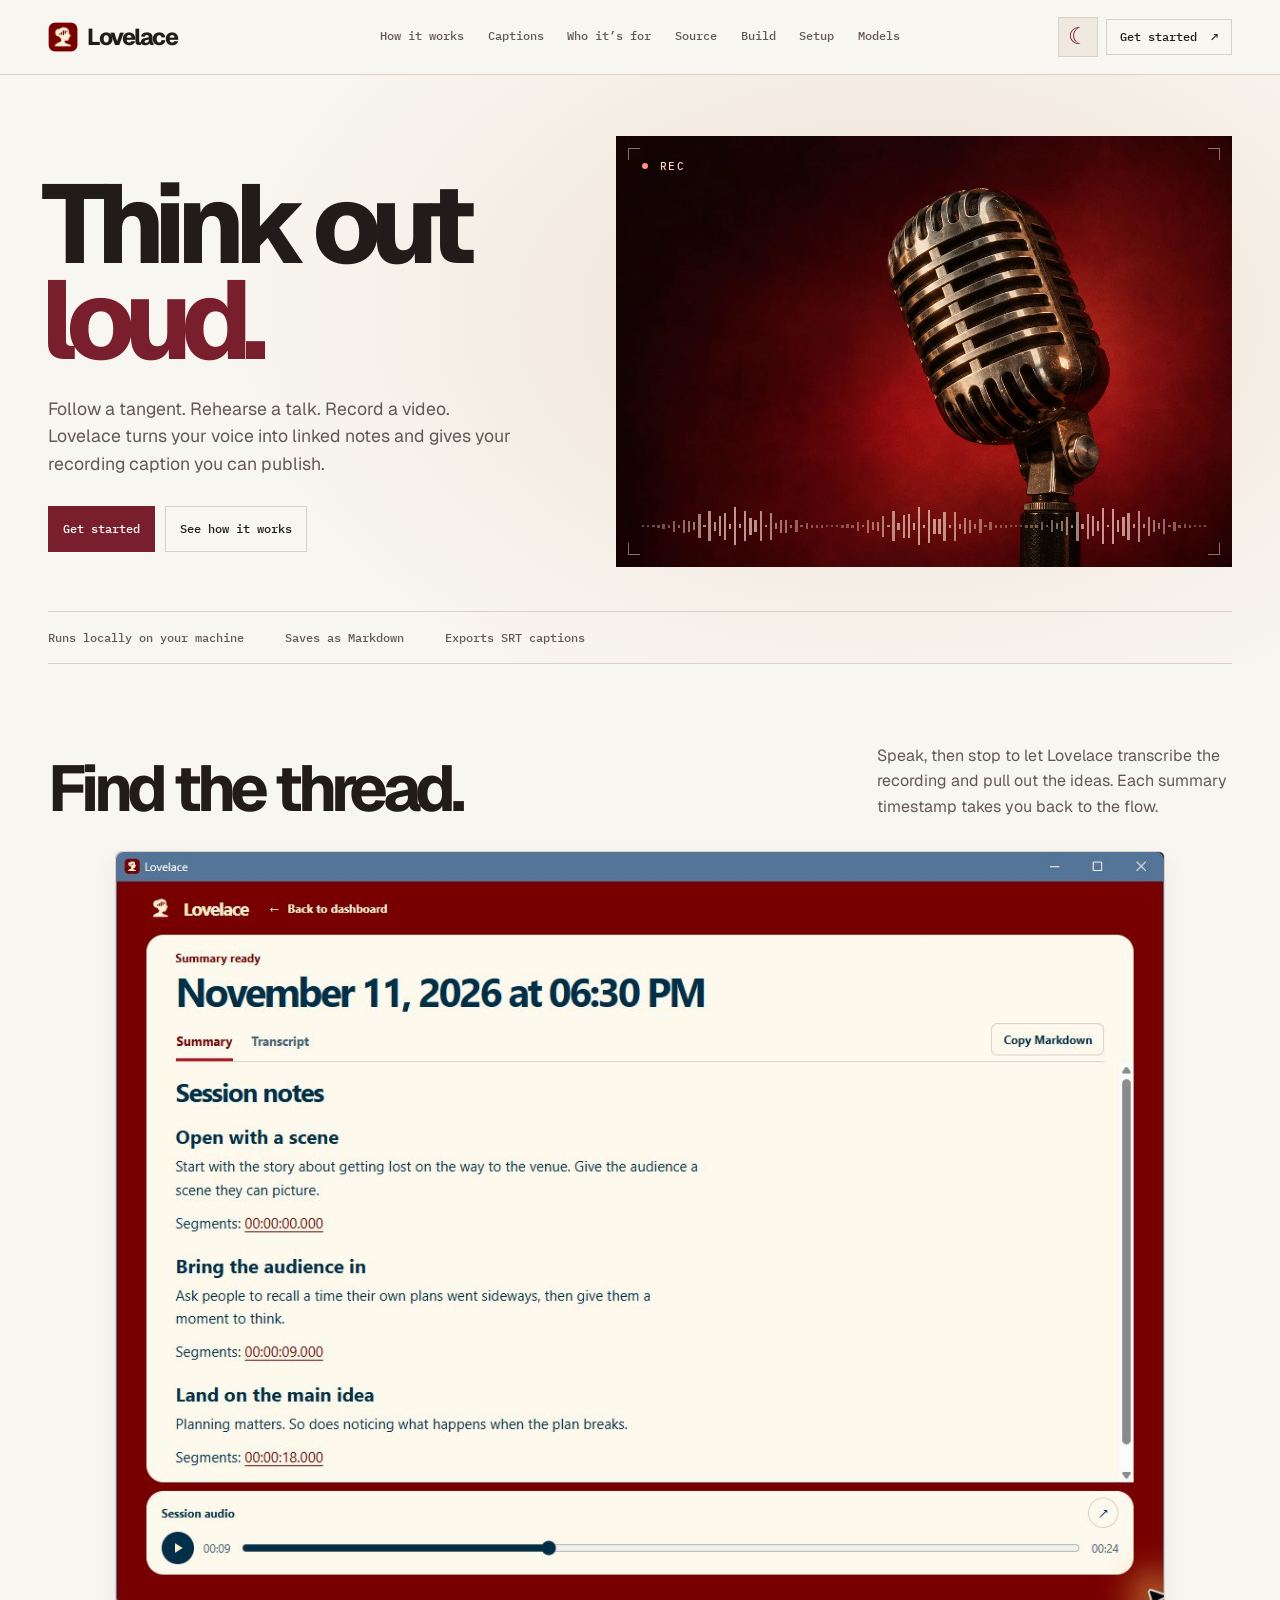
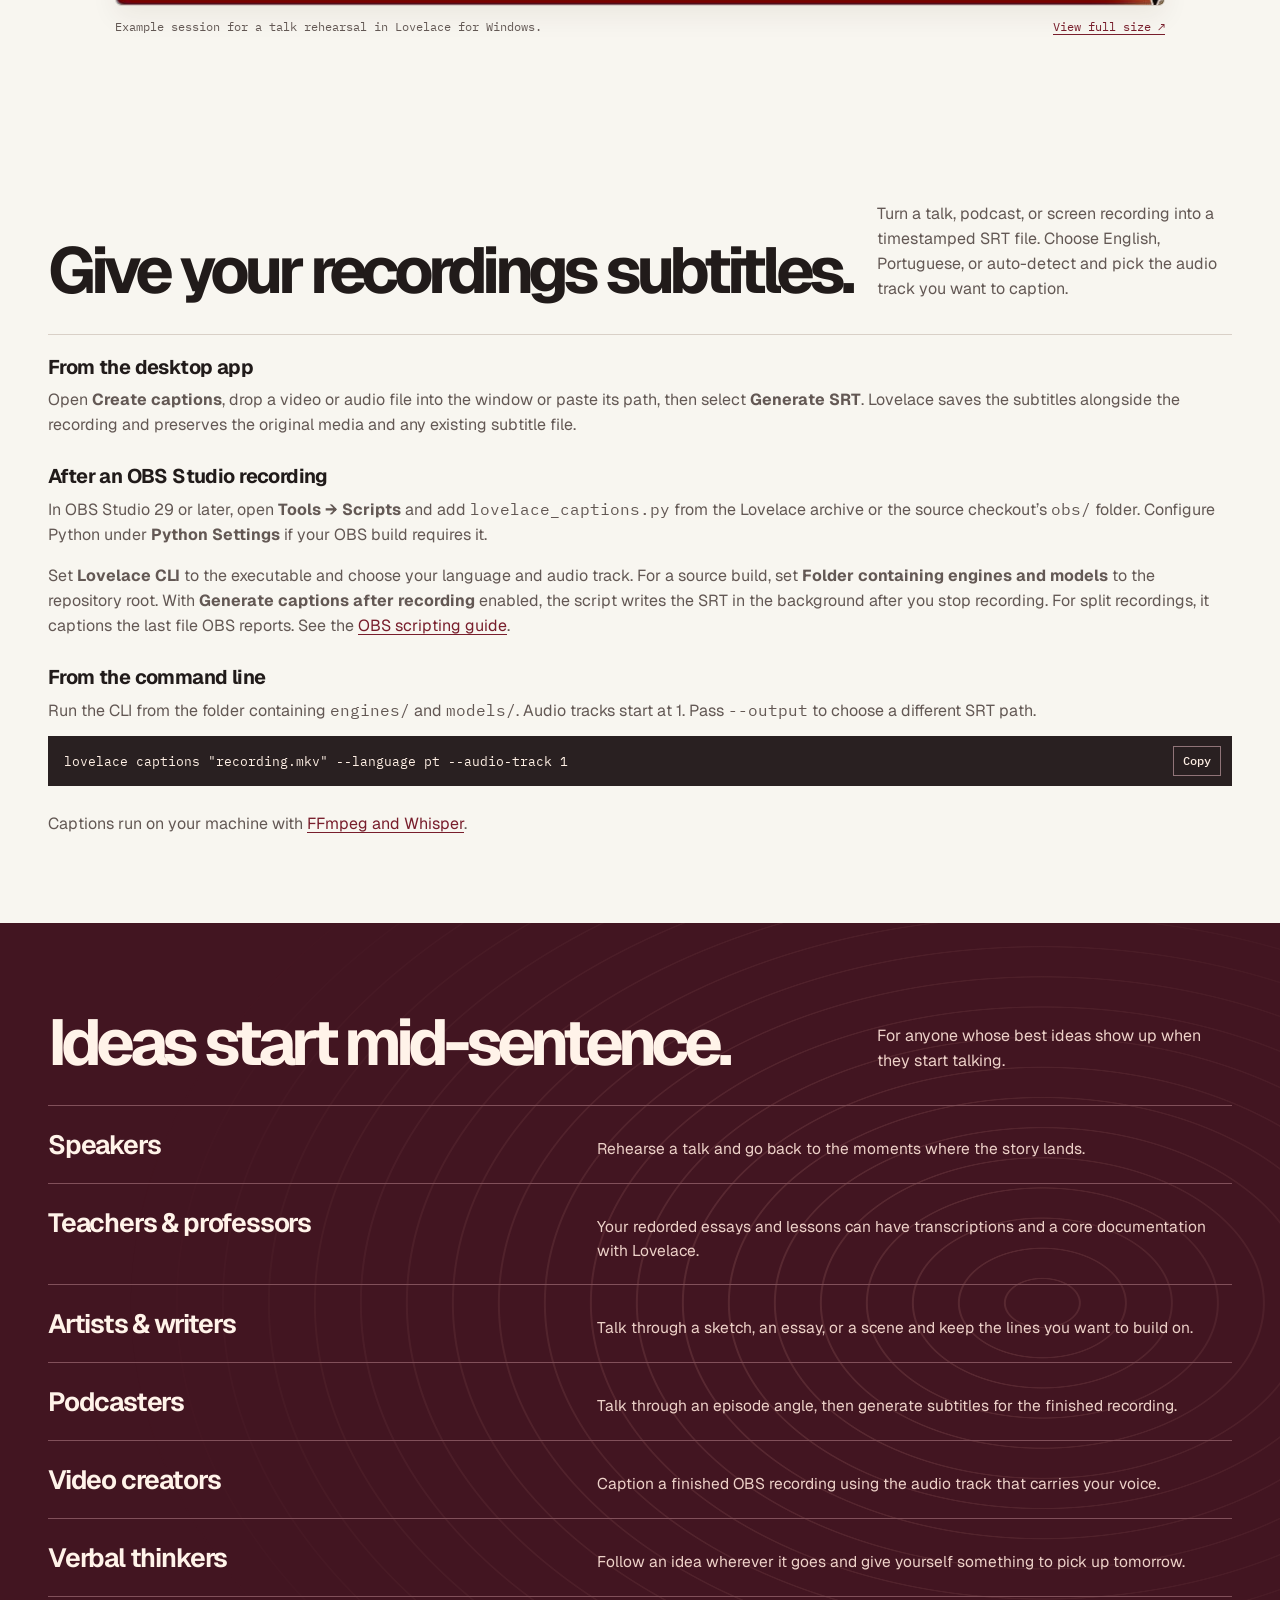
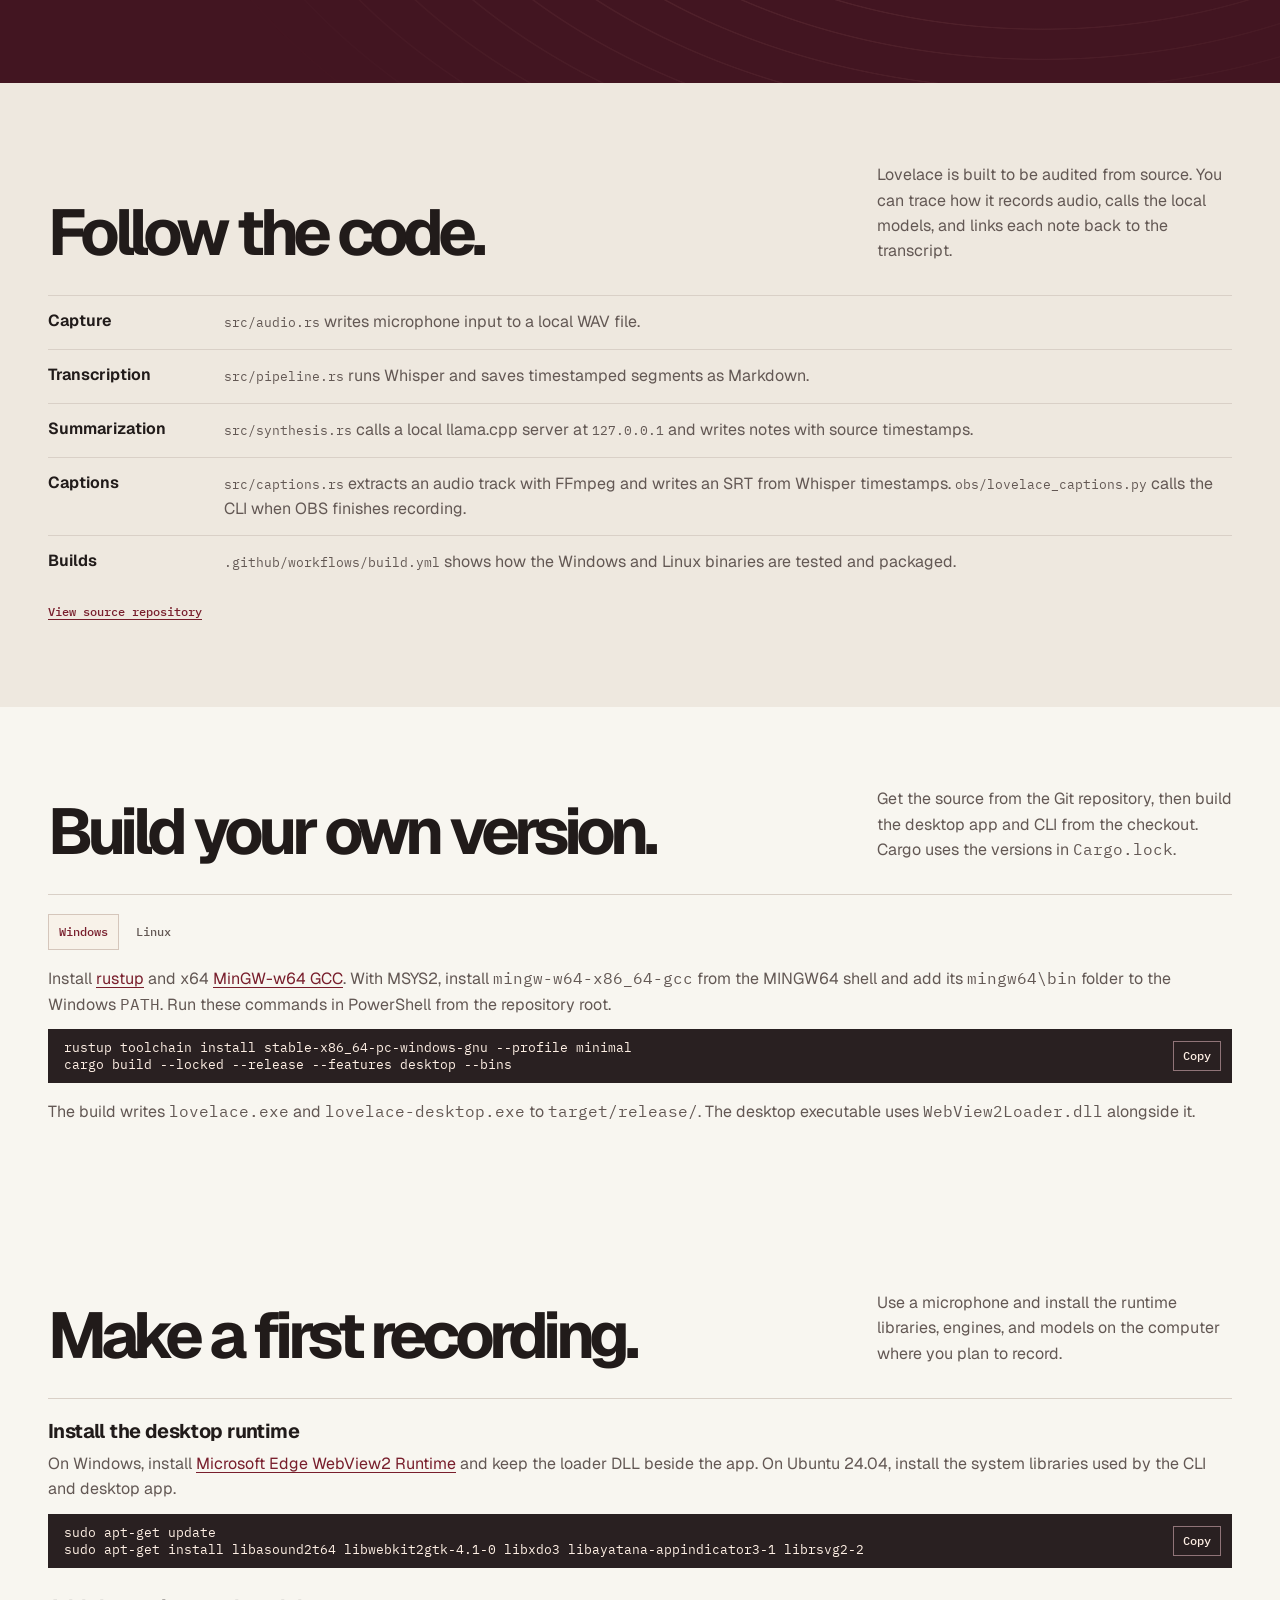
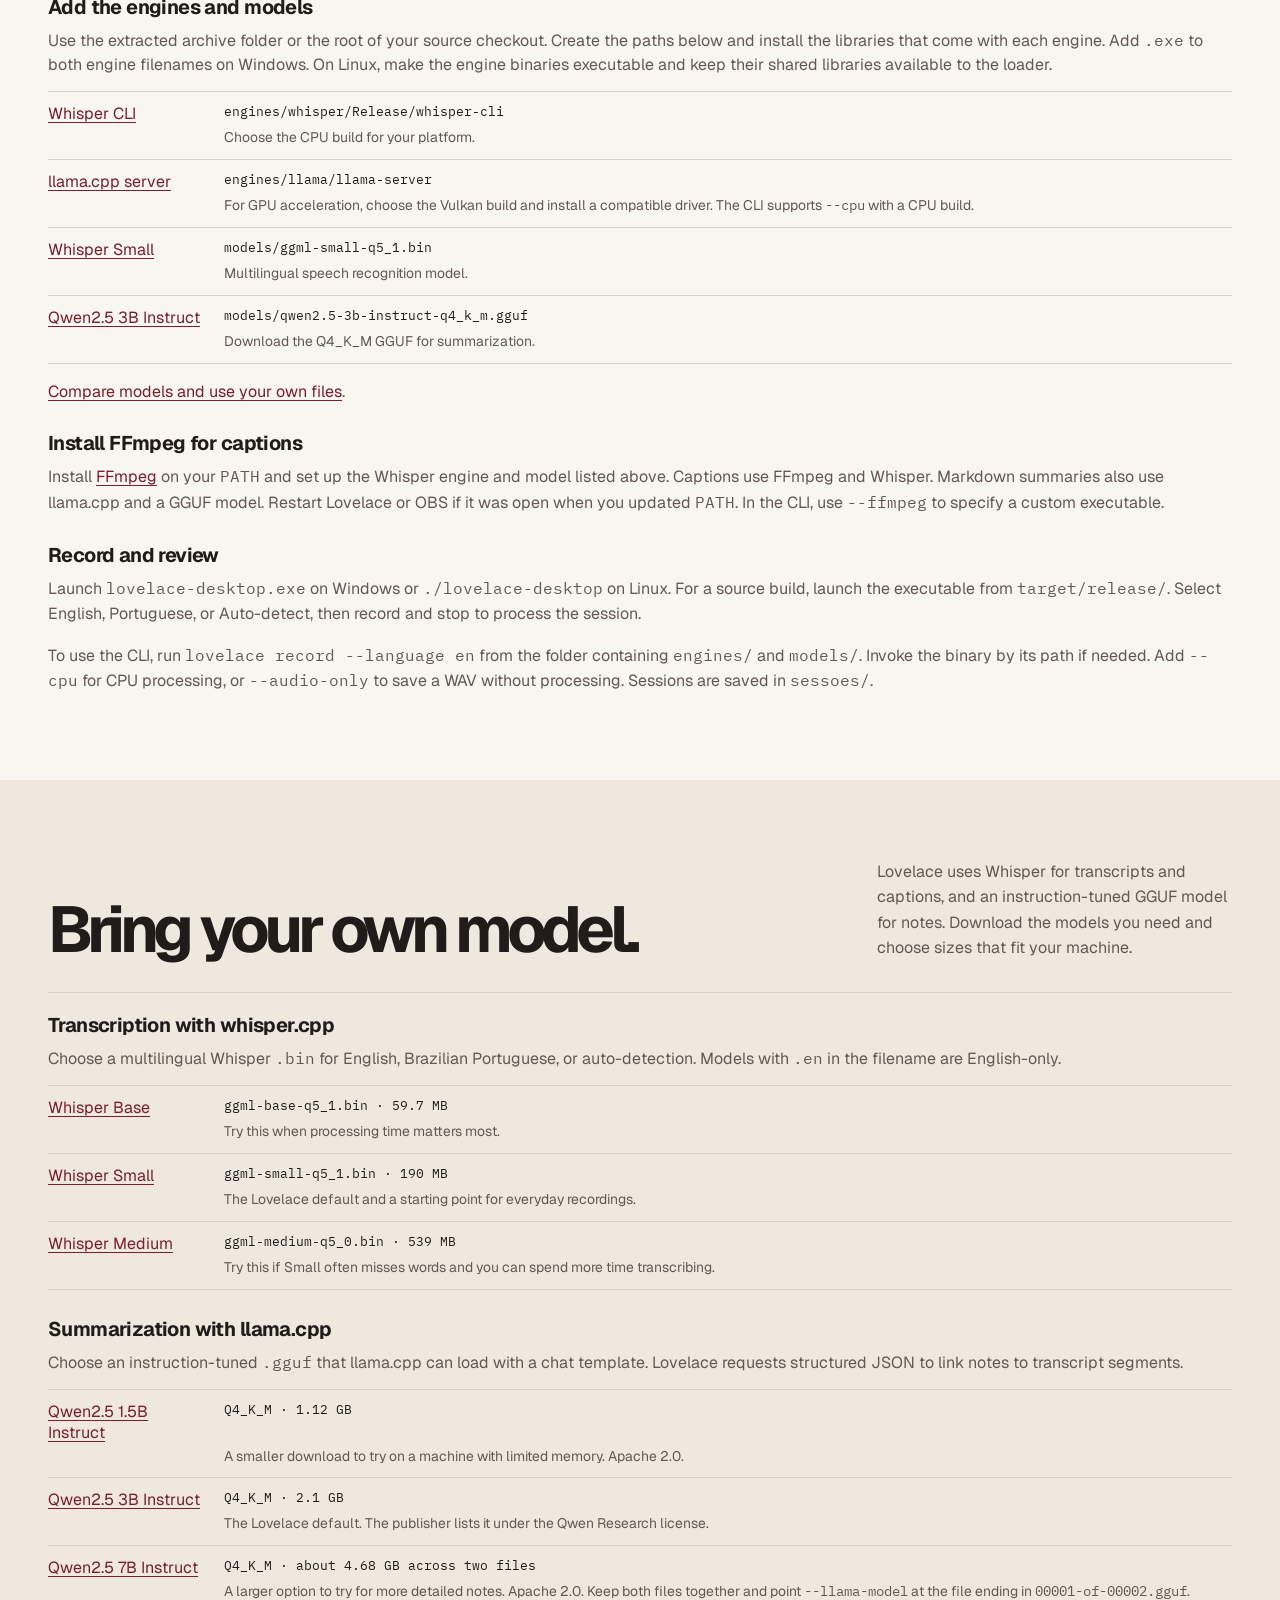
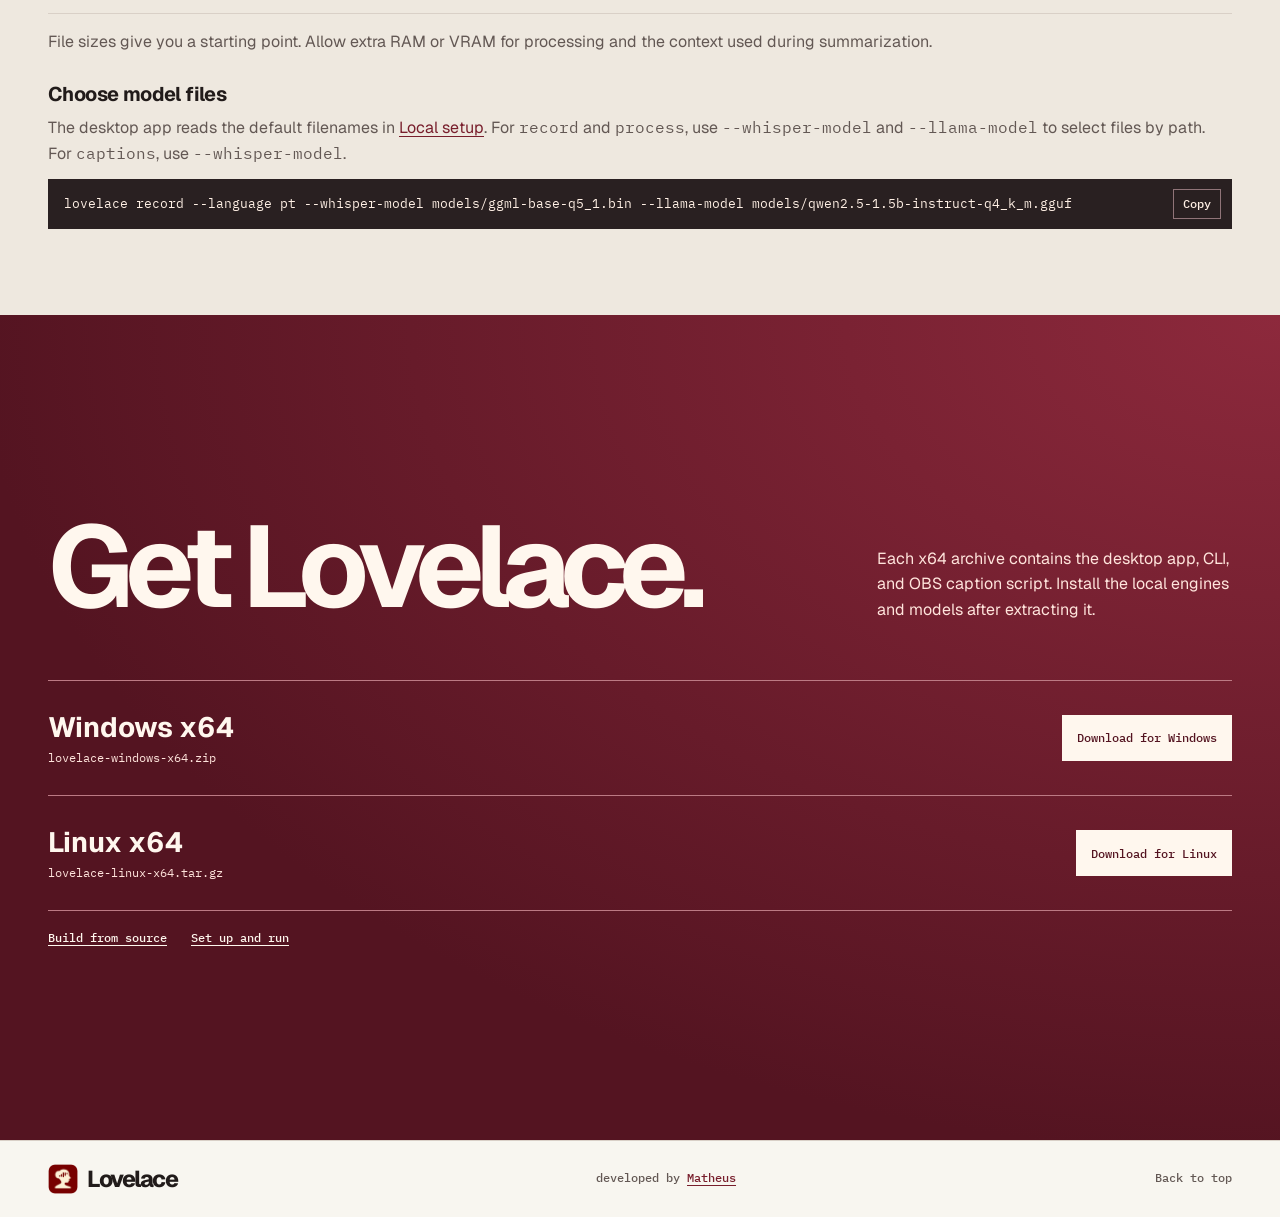
==== commit 3af03135: "repo info in website" ====
--- a/website/index.html
+++ b/website/index.html
@@ -11,6 +11,7 @@
   <link rel="stylesheet" href="styles.css">
   <script src="repository.js" defer></script>
   <script src="app.js" defer></script>
+  <script defer src="https://analytics.vazio.club/script.js" data-website-id="5a8a3d72-5daf-4a59-8319-a60845918877"></script>
 </head>
 <body id="top">
   <a class="skip-link" href="#main">Skip to content</a>
@@ -40,12 +41,11 @@
     <section class="hero" aria-labelledby="hero-title">
       <div class="shell hero-inner">
         <div class="hero-copy">
-          <p class="eyebrow"><span class="signal-dot" aria-hidden="true"></span> YOUR LOCAL AI COMPANION</p>
           <h1 id="hero-title">Think out<br><em>loud.</em></h1>
-          <p class="hero-description">Follow a tangent. Rehearse a talk. Lovelace turns your voice into linked notes and gives your finished recordings captions you can publish.</p>
+          <p class="hero-description">Follow a tangent. Rehearse a talk. Record a video. Lovelace turns your voice into linked notes and gives your recording caption you can publish.</p>
           <div class="hero-actions">
-            <a class="button button-primary" href="#get-started">Get started <span aria-hidden="true">↗</span></a>
-            <a class="button button-secondary" href="#workflow">See how it works <span aria-hidden="true">↓</span></a>
+            <a class="button button-primary" href="#get-started">Get started</a>
+            <a class="button button-secondary" href="#workflow">See how it works</a>
           </div>
         </div>
         <div class="hero-art">
@@ -59,20 +59,18 @@
         </div>
       </div>
       <div class="shell product-meta">
-        <span><span class="meta-mark" aria-hidden="true">◈</span> Runs on your machine</span>
-        <span><span class="meta-mark" aria-hidden="true">↓</span> Saves as Markdown</span>
-        <a href="#captions"><span class="meta-mark" aria-hidden="true">▤</span> Exports SRT captions</a>
-        <span><span class="meta-mark" aria-hidden="true">⊞</span> Windows &amp; Linux</span>
+        <span>Runs locally on your machine</span>
+        <span>Saves as Markdown</span>
+        <a href="#captions">Exports SRT captions</a>
       </div>
     </section>
 
     <section id="workflow" class="section shell" aria-labelledby="workflow-title">
       <div class="section-heading">
         <div>
-          <p class="eyebrow">HOW IT WORKS</p>
           <h2 id="workflow-title">Find the thread.</h2>
         </div>
-        <p>Speak freely, then stop to let Lovelace transcribe the recording and pull out the ideas. Each summary timestamp takes you back to the words behind it.</p>
+        <p>Speak, then stop to let Lovelace transcribe the recording and pull out the ideas. Each summary timestamp takes you back to the flow.</p>
       </div>
       <figure class="session-preview">
         <img src="assets/lovelace-session.jpg" width="1102" height="792" loading="lazy"
@@ -87,7 +85,6 @@
     <section id="captions" class="section shell" aria-labelledby="captions-title">
       <div class="section-heading">
         <div>
-          <p class="eyebrow">CAPTIONS</p>
           <h2 id="captions-title">Give your recordings subtitles.</h2>
         </div>
         <p>Turn a talk, podcast, or screen recording into a timestamped SRT file. Choose English, Portuguese, or auto-detect and pick the audio track you want to caption.</p>
@@ -116,13 +113,13 @@
       <div class="shell section">
         <div class="section-heading">
           <div>
-            <p class="eyebrow">WHO IT’S FOR</p>
             <h2 id="audience-title">Ideas start mid-sentence.</h2>
           </div>
           <p>For anyone whose best ideas show up when they start talking.</p>
         </div>
         <dl class="audience-list">
           <div><dt>Speakers</dt><dd>Rehearse a talk and go back to the moments where the story lands.</dd></div>
+          <div><dt>Teachers &amp; professors</dt><dd>Your redorded essays and lessons can have transcriptions and a core documentation with Lovelace.</dd></div>
           <div><dt>Artists &amp; writers</dt><dd>Talk through a sketch, an essay, or a scene and keep the lines you want to build on.</dd></div>
           <div><dt>Podcasters</dt><dd>Talk through an episode angle, then generate subtitles for the finished recording.</dd></div>
           <div><dt>Video creators</dt><dd>Caption a finished OBS recording using the audio track that carries your voice.</dd></div>
@@ -135,7 +132,6 @@
       <div class="section shell">
         <div class="section-heading">
           <div>
-            <p class="eyebrow">OPEN SOURCE &amp; AUDITABILITY</p>
             <h2 id="source-title">Follow the code.</h2>
           </div>
           <p>Lovelace is built to be audited from source. You can trace how it records audio, calls the local models, and links each note back to the transcript.</p>
@@ -148,14 +144,13 @@
           <div><dt>Builds</dt><dd><code>.github/workflows/build.yml</code> shows how the Windows and Linux binaries are tested and packaged.</dd></div>
         </dl>
         <p class="source-status" data-link-placeholder="source">Source repository link coming soon.</p>
-        <a class="source-link" data-repository-link="source" hidden>View source repository <span aria-hidden="true">↗</span></a>
+        <a class="source-link" data-repository-link="source" hidden>View source repository</a>
       </div>
     </section>
 
     <section id="build-from-source" class="section shell setup" aria-labelledby="build-title">
       <div class="section-heading">
         <div>
-          <p class="eyebrow">BUILD FROM SOURCE</p>
           <h2 id="build-title">Build your own version.</h2>
         </div>
         <p>Get the source from the Git repository, then build the desktop app and CLI from the checkout. Cargo uses the versions in <code>Cargo.lock</code>.</p>
@@ -186,7 +181,6 @@
     <section id="run-locally" class="section shell setup" aria-labelledby="run-title">
       <div class="section-heading">
         <div>
-          <p class="eyebrow">LOCAL SETUP</p>
           <h2 id="run-title">Make a first recording.</h2>
         </div>
         <p>Use a microphone and install the runtime libraries, engines, and models on the computer where you plan to record.</p>
@@ -226,7 +220,6 @@
       <div class="section shell">
         <div class="section-heading">
           <div>
-            <p class="eyebrow">LOCAL MODELS</p>
             <h2 id="models-title">Bring your own model.</h2>
           </div>
           <p>Lovelace uses Whisper for transcripts and captions, and an instruction-tuned GGUF model for notes. Download the models you need and choose sizes that fit your machine.</p>
@@ -265,7 +258,6 @@
       <div class="section shell">
         <div class="section-heading">
           <div>
-            <p class="eyebrow">DOWNLOAD</p>
             <h2 id="download-title">Get Lovelace.</h2>
           </div>
           <p>Each x64 archive contains the desktop app, CLI, and OBS caption script. Install the local engines and models after extracting it.</p>
@@ -274,17 +266,17 @@
           <li>
             <div><strong>Windows x64</strong><code>lovelace-windows-x64.zip</code></div>
             <span data-link-placeholder="windows">Download coming soon</span>
-            <a class="button button-secondary" data-repository-link="windows" hidden>Download for Windows <span aria-hidden="true">↓</span></a>
+            <a class="button button-secondary" data-repository-link="windows" hidden>Download for Windows</a>
           </li>
           <li>
             <div><strong>Linux x64</strong><code>lovelace-linux-x64.tar.gz</code></div>
             <span data-link-placeholder="linux">Download coming soon</span>
-            <a class="button button-secondary" data-repository-link="linux" hidden>Download for Linux <span aria-hidden="true">↓</span></a>
+            <a class="button button-secondary" data-repository-link="linux" hidden>Download for Linux</a>
           </li>
         </ul>
         <div class="section-links">
-          <a href="#build-from-source">Build from source <span aria-hidden="true">↑</span></a>
-          <a href="#run-locally">Set up and run <span aria-hidden="true">↑</span></a>
+          <a href="#build-from-source">Build from source</a>
+          <a href="#run-locally">Set up and run</a>
         </div>
       </div>
     </section>
@@ -293,7 +285,7 @@
     <div class="shell footer-inner">
       <a class="brand" href="#top"><img src="assets/lovelace.png" width="30" height="30" alt=""> Lovelace</a>
       <p class="footer-credit">developed by <a href="https://matheusdmm.dev">Matheus</a></p>
-      <a class="back-top" href="#top">Back to top <span aria-hidden="true">↑</span></a>
+      <a class="back-top" href="#top">Back to top</a>
     </div>
   </footer>
 </body>
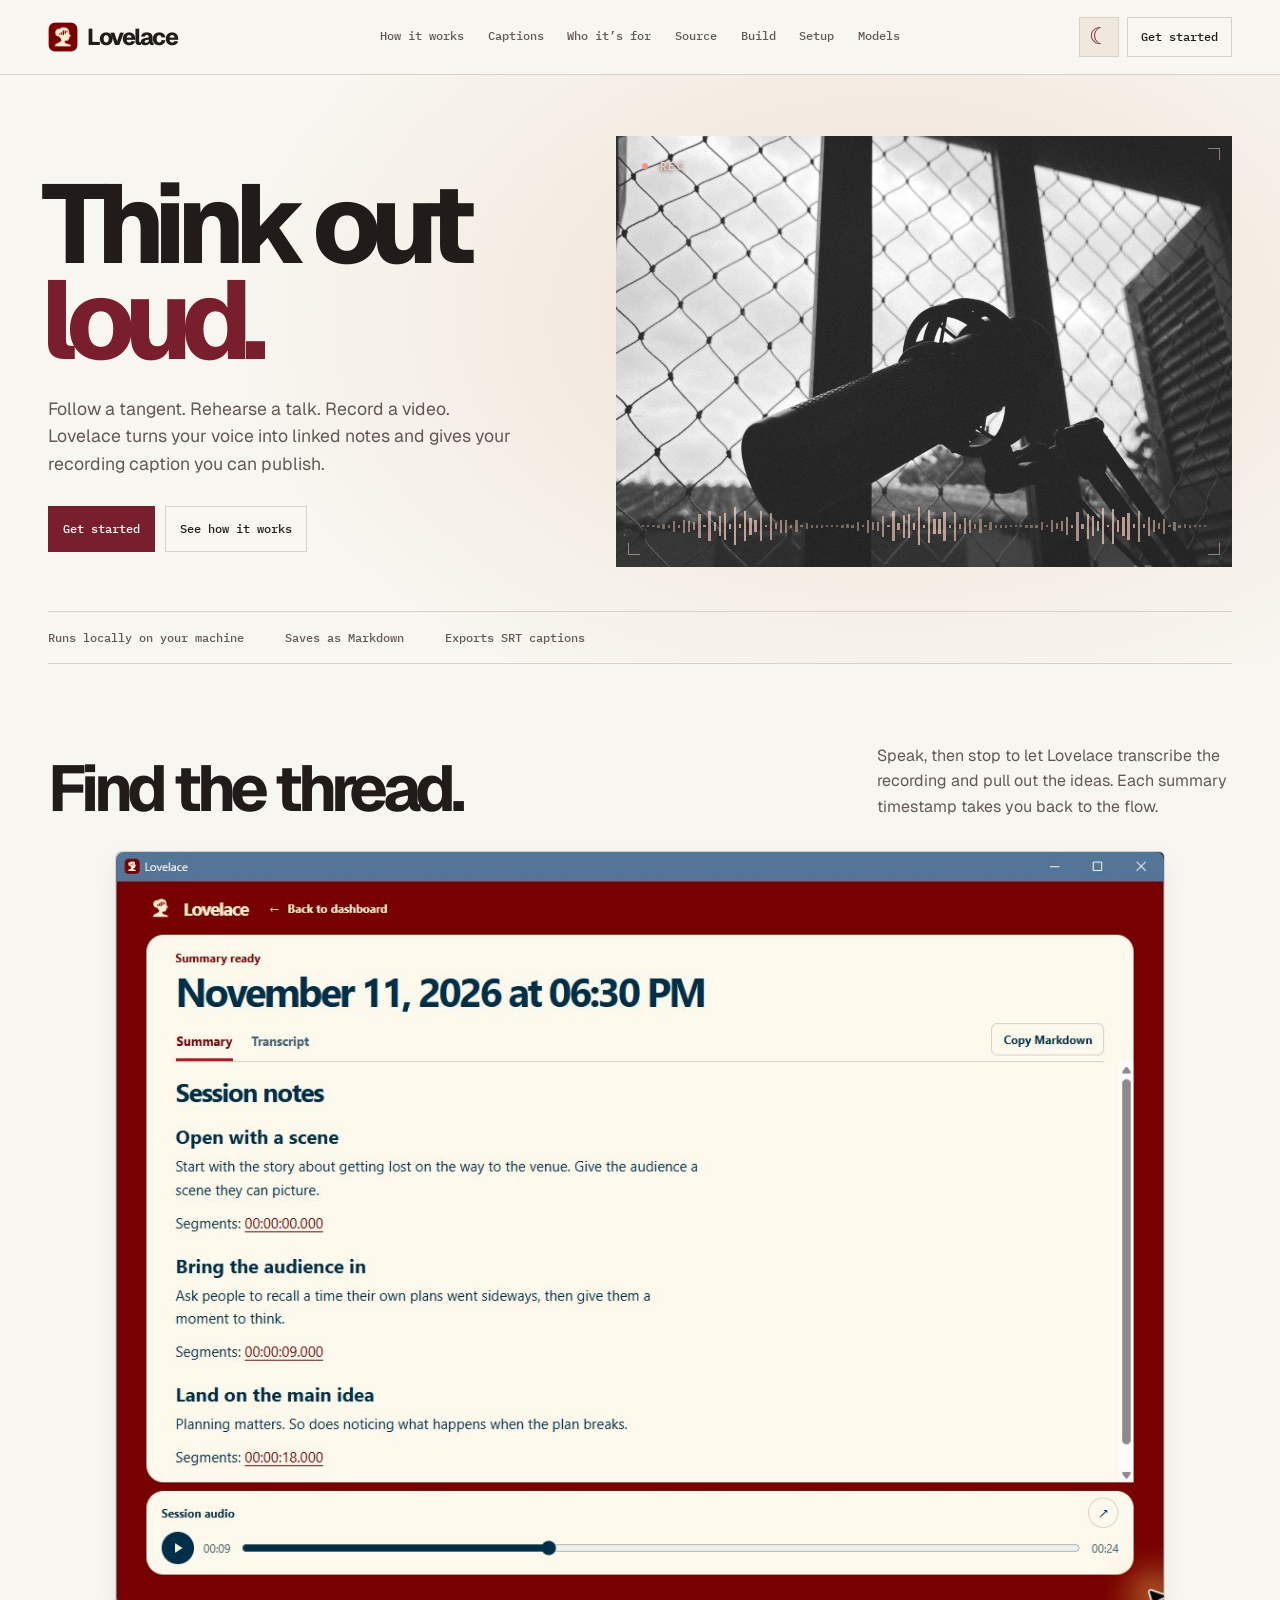
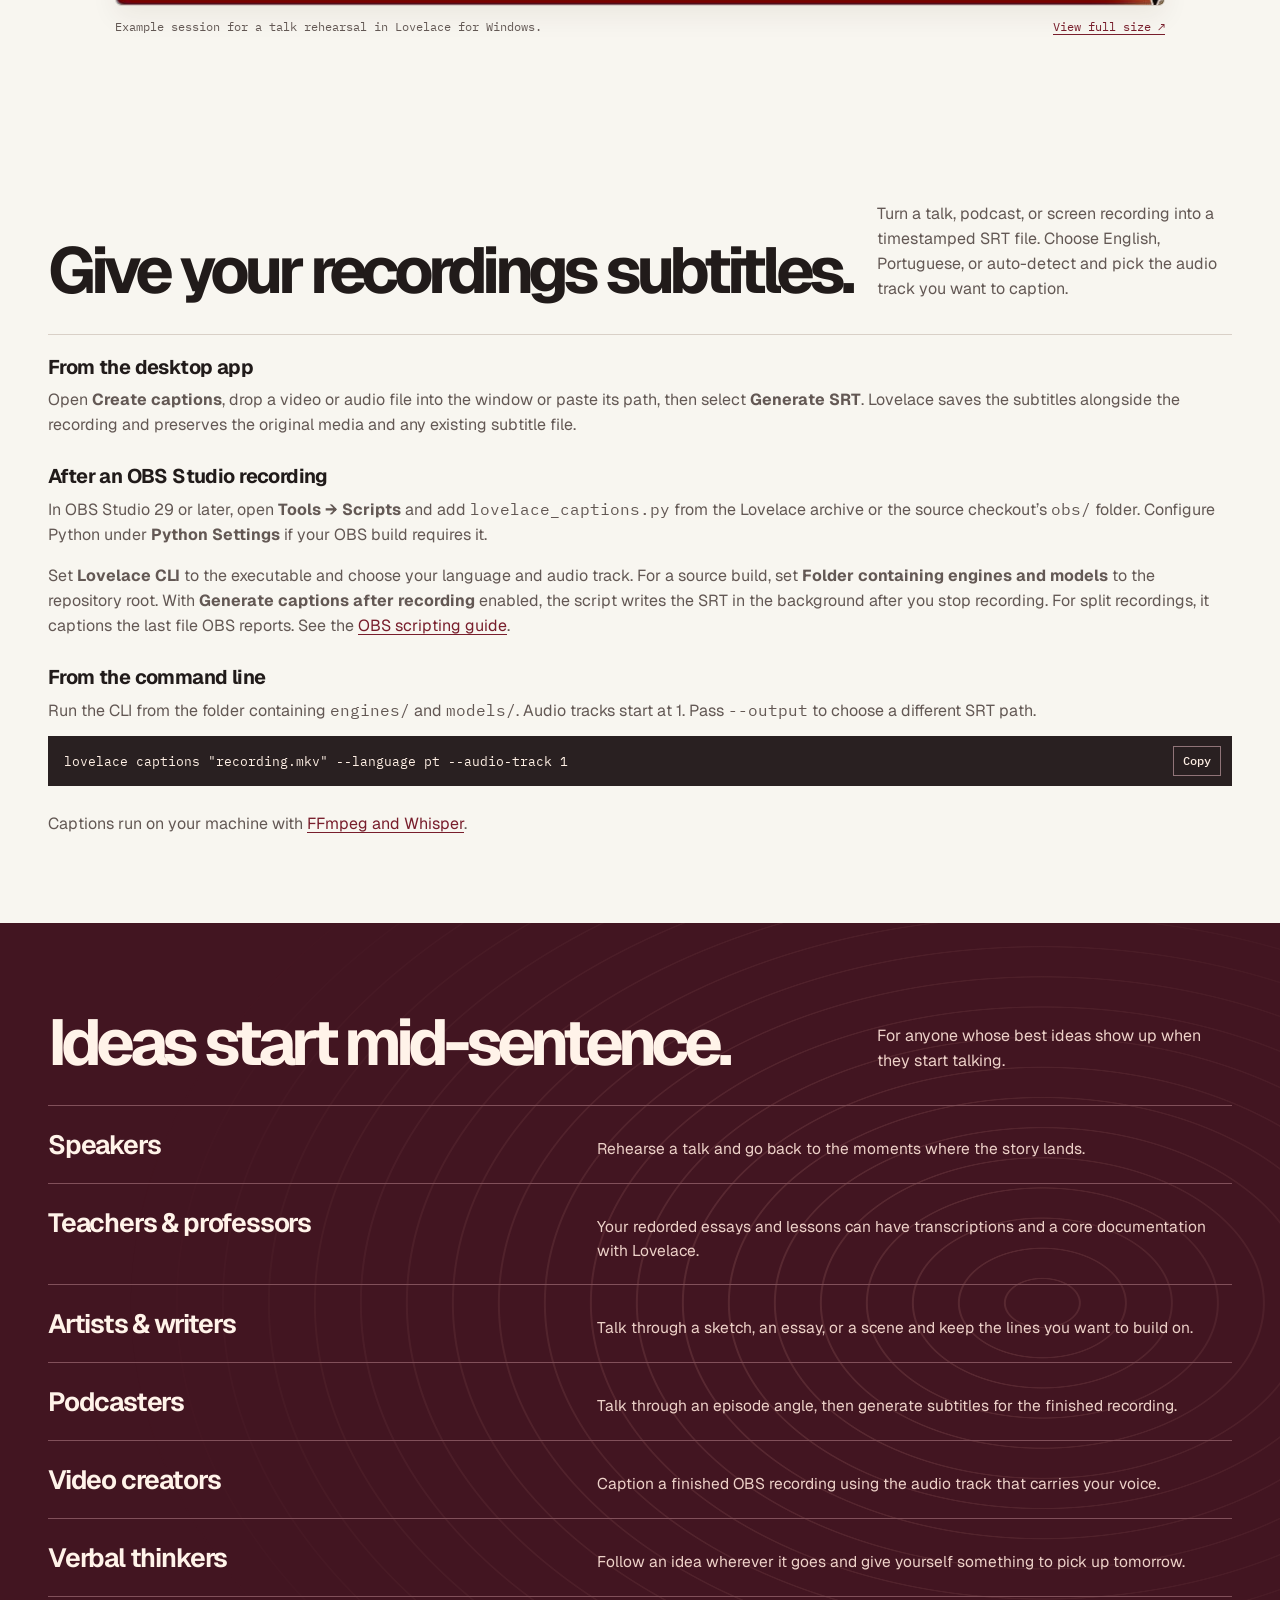
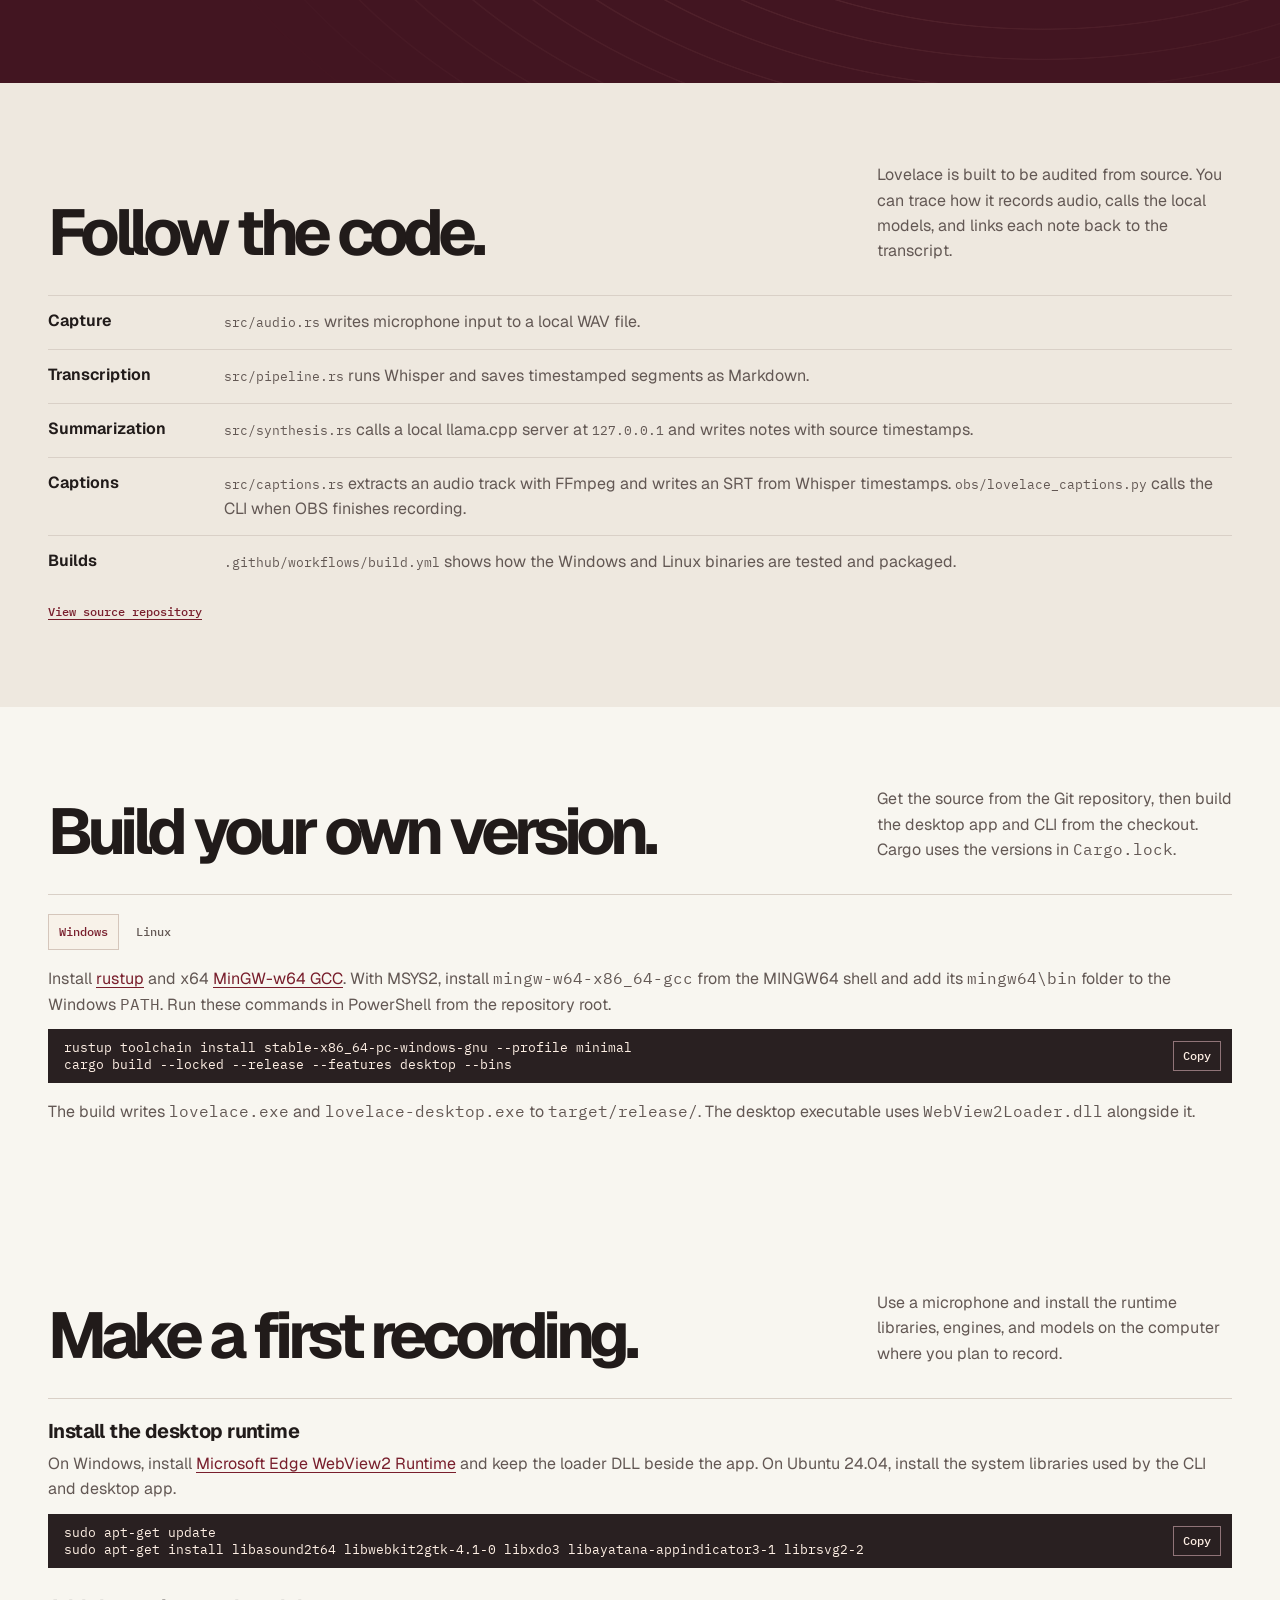
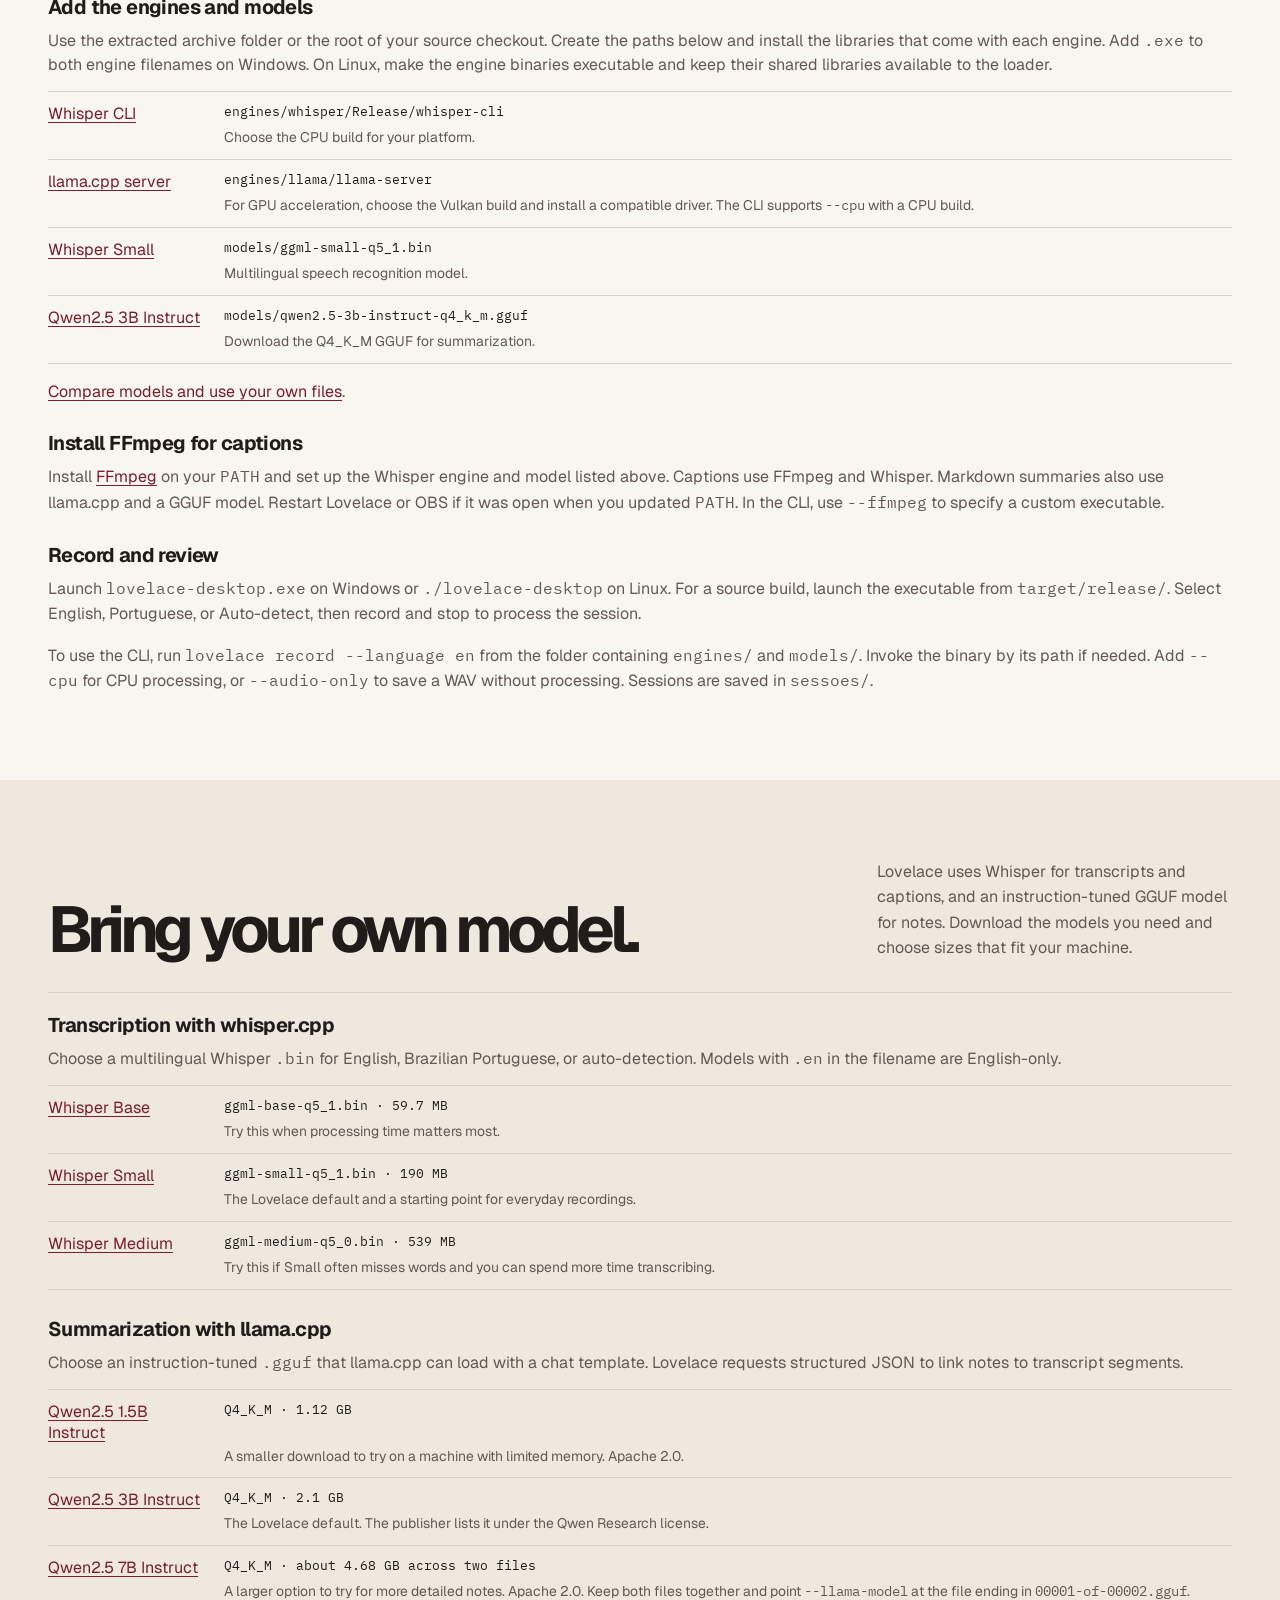
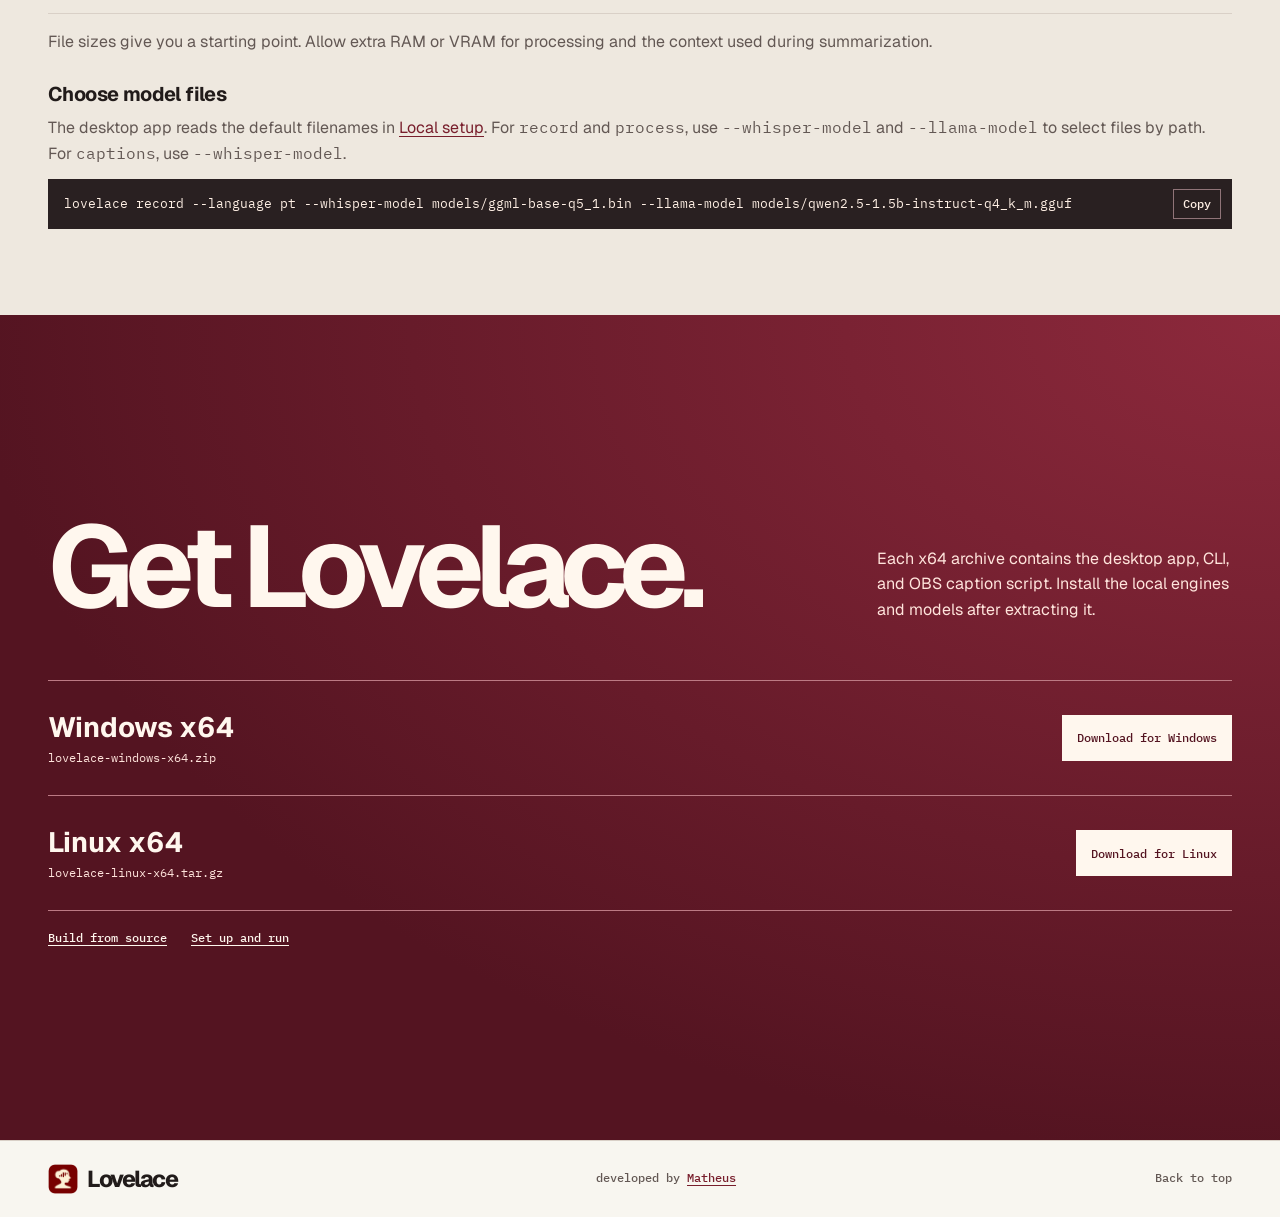
==== commit e206ed76: "custom image on header, minor css adjusments and html tightening" ====
--- a/website/index.html
+++ b/website/index.html
@@ -9,7 +9,7 @@
   <title>Lovelace — Think out loud.</title>
   <link rel="icon" href="assets/lovelace.png" type="image/png">
   <link rel="stylesheet" href="styles.css">
-  <script src="repository.js" defer></script>
+  <script src="repository.js?v=3af0313" defer></script>
   <script src="app.js" defer></script>
   <script defer src="https://analytics.vazio.club/script.js" data-website-id="5a8a3d72-5daf-4a59-8319-a60845918877"></script>
 </head>
@@ -32,7 +32,7 @@
           <span class="theme-moon" aria-hidden="true">☾</span>
           <span class="theme-sun" aria-hidden="true">☼</span>
         </button>
-        <a class="header-cta" href="#get-started">Get started <span aria-hidden="true">↗</span></a>
+        <a class="header-cta" href="#get-started">Get started</a>
       </div>
     </div>
   </header>
@@ -49,7 +49,7 @@
           </div>
         </div>
         <div class="hero-art">
-          <img class="hero-image" src="assets/studio-microphone.webp" alt="A vintage broadcast microphone lit in deep red" width="1200" height="800" fetchpriority="high">
+          <img class="hero-image" src="assets/header_img.jpeg" alt="A vintage broadcast microphone lit in deep red" width="1200" height="800" fetchpriority="high">
           <div class="photo-corner top-left" aria-hidden="true"></div>
           <div class="photo-corner top-right" aria-hidden="true"></div>
           <div class="photo-corner bottom-left" aria-hidden="true"></div>
--- a/website/styles.css
+++ b/website/styles.css
@@ -38,44 +38,174 @@
   --signal-ring: #ffa99e25;
 }
 
-* { box-sizing: border-box; }
-[hidden] { display: none !important; }
-html { scroll-behavior: smooth; scroll-padding-top: calc(var(--header-height) + 16px); }
-body { margin: 0; background: var(--paper); color: var(--ink); font-family: var(--sans); }
-a { color: inherit; text-decoration: none; }
-button { color: inherit; font: inherit; cursor: pointer; }
-:focus-visible { outline: 2px solid var(--wine); outline-offset: 4px; }
-h1, h2, h3, p, figure, dl, dd { margin: 0; }
-img { display: block; max-width: 100%; }
-.shell { width: min(1184px, calc(100% - 96px)); margin-inline: auto; }
-.skip-link { position: fixed; top: 12px; left: 12px; z-index: 4; padding: 12px; background: var(--paper); transform: translateY(-150%); }
-.skip-link:focus { transform: none; }
-
-.site-header { position: sticky; top: 0; z-index: 3; background: var(--paper); border-bottom: 1px solid var(--line); }
-.header-inner { min-height: 74px; display: grid; grid-template-columns: 1fr auto 1fr; align-items: center; gap: 24px; }
-.brand { display: inline-flex; width: fit-content; align-items: center; gap: 9px; font-size: 23px; font-weight: 750; letter-spacing: -.065em; }
-.brand img { border-radius: 7px; }
-.header-inner nav { display: flex; gap: clamp(2px, .9vw, 14px); align-items: center; }
-.header-inner nav a, .header-cta, .back-top { font: 500 .76rem/1.2 var(--mono); }
-.header-inner nav a { color: var(--muted); padding: 9px 6px; white-space: nowrap; border-bottom: 2px solid transparent; }
-.header-inner nav a:hover, .back-top:hover { color: var(--wine); }
-.header-inner nav a[aria-current="location"] { color: var(--wine); border-bottom-color: currentColor; }
-.header-actions { justify-self: end; display: flex; gap: 8px; align-items: center; }
-.header-cta { display: inline-flex; gap: 14px; align-items: center; padding: 10px 13px; border: 1px solid var(--line); white-space: nowrap; transition: border-color .2s, color .2s; }
-.header-cta:hover { color: var(--wine); border-color: var(--wine); }
-.header-cta[aria-current="location"] { color: white; background: var(--accent-fill); border-color: var(--accent-fill); }
-.theme-toggle { display: grid; place-items: center; width: 40px; height: 40px; padding: 0; border: 1px solid var(--line); background: var(--surface); color: var(--wine); font-size: 1.45rem; line-height: 1; }
-.theme-toggle:hover { border-color: var(--wine); }
-.theme-toggle .theme-sun, .theme-toggle[aria-pressed="true"] .theme-moon { display: none; }
-.theme-toggle[aria-pressed="true"] .theme-sun { display: block; }
-
-.hero, .use-cases {
+* {
+  box-sizing: border-box;
+}
+[hidden] {
+  display: none !important;
+}
+html {
+  scroll-behavior: smooth;
+  scroll-padding-top: calc(var(--header-height) + 16px);
+}
+body {
+  margin: 0;
+  background: var(--paper);
+  color: var(--ink);
+  font-family: var(--sans);
+}
+a {
+  color: inherit;
+  text-decoration: none;
+}
+button {
+  color: inherit;
+  font: inherit;
+  cursor: pointer;
+}
+:focus-visible {
+  outline: 2px solid var(--wine);
+  outline-offset: 4px;
+}
+h1,
+h2,
+h3,
+p,
+figure,
+dl,
+dd {
+  margin: 0;
+}
+img {
+  display: block;
+  max-width: 100%;
+}
+.shell {
+  width: min(1184px, calc(100% - 96px));
+  margin-inline: auto;
+}
+.skip-link {
+  position: fixed;
+  top: 12px;
+  left: 12px;
+  z-index: 4;
+  padding: 12px;
+  background: var(--paper);
+  transform: translateY(-150%);
+}
+.skip-link:focus {
+  transform: none;
+}
+
+.site-header {
+  position: sticky;
+  top: 0;
+  z-index: 3;
+  background: var(--paper);
+  border-bottom: 1px solid var(--line);
+}
+.header-inner {
+  min-height: 74px;
+  display: grid;
+  grid-template-columns: 1fr auto 1fr;
+  align-items: center;
+  gap: 24px;
+}
+.brand {
+  display: inline-flex;
+  width: fit-content;
+  align-items: center;
+  gap: 9px;
+  font-size: 23px;
+  font-weight: 750;
+  letter-spacing: -0.065em;
+}
+.brand img {
+  border-radius: 7px;
+}
+.header-inner nav {
+  display: flex;
+  gap: clamp(2px, 0.9vw, 14px);
+  align-items: center;
+}
+.header-inner nav a,
+.header-cta,
+.back-top {
+  font: 500 0.76rem/1.2 var(--mono);
+}
+.header-inner nav a {
+  color: var(--muted);
+  padding: 9px 6px;
+  white-space: nowrap;
+  border-bottom: 2px solid transparent;
+}
+.header-inner nav a:hover,
+.back-top:hover {
+  color: var(--wine);
+}
+.header-inner nav a[aria-current="location"] {
+  color: var(--wine);
+  border-bottom-color: currentColor;
+}
+.header-actions {
+  justify-self: end;
+  display: flex;
+  gap: 8px;
+  align-items: center;
+}
+.theme-toggle,
+.header-cta {
+  height: 40px;
+}
+.header-cta {
+  display: inline-flex;
+  gap: 14px;
+  align-items: center;
+  padding: 10px 13px;
+  border: 1px solid var(--line);
+  white-space: nowrap;
+  transition: border-color 0.2s, color 0.2s;
+}
+.header-cta:hover {
+  color: var(--wine);
+  border-color: var(--wine);
+}
+.header-cta[aria-current="location"] {
+  color: white;
+  background: var(--accent-fill);
+  border-color: var(--accent-fill);
+}
+.theme-toggle {
+  display: grid;
+  place-items: center;
+  width: 40px;
+  padding: 0;
+  border: 1px solid var(--line);
+  background: var(--surface);
+  color: var(--wine);
+  font-size: 1.45rem;
+  line-height: 1;
+}
+.theme-toggle:hover {
+  border-color: var(--wine);
+}
+.theme-toggle .theme-sun,
+.theme-toggle[aria-pressed="true"] .theme-moon {
+  display: none;
+}
+.theme-toggle[aria-pressed="true"] .theme-sun {
+  display: block;
+}
+
+.hero,
+.use-cases {
   position: relative;
   isolation: isolate;
   overflow: clip;
 }
 
-.hero::before, .use-cases::before {
+.hero::before,
+.use-cases::before {
   content: "";
   position: absolute;
   z-index: -1;
@@ -87,75 +217,328 @@
   inset-inline-end: -9%;
   inline-size: min(78rem, 92%);
   block-size: 145%;
-  background: radial-gradient(ellipse at 57% 49%, var(--hero-glow), var(--hero-glow-edge) 37%, transparent 69%);
+  background: radial-gradient(
+    ellipse at 57% 49%,
+    var(--hero-glow),
+    var(--hero-glow-edge) 37%,
+    transparent 69%
+  );
   animation: background-drift 16s ease-in-out infinite alternate;
 }
 
 @keyframes background-drift {
-  from { transform: translate3d(4%, -3%, 0) scale(1); }
-  to { transform: translate3d(-11%, 7%, 0) scale(1.13); }
-}
-
-.hero-inner { display: grid; grid-template-columns: .91fr 1.09fr; align-items: center; gap: clamp(28px, 4.2vw, 64px); padding-block: 61px 44px; }
-.hero-copy { animation: enter .55s ease-out both; }
-.eyebrow { font: 600 .71rem/1.5 var(--mono); letter-spacing: .1em; color: var(--wine); }
-.signal-dot { display: inline-block; width: .53em; height: .53em; border-radius: 50%; background: currentColor; vertical-align: .12em; }
-.hero-copy .signal-dot { margin-right: .52em; box-shadow: 0 0 0 3px var(--signal-ring); }
-.hero h1 { font-size: clamp(5.05rem, 8.7vw, 8.05rem); font-weight: 750; line-height: .86; letter-spacing: -.093em; margin: 25px 0 27px -.063em; }
-.hero h1 em { font-style: normal; color: var(--wine); }
-.hero-description { max-width: 29rem; color: var(--muted); font-size: clamp(1.03rem, 1.38vw, 1.19rem); line-height: 1.57; }
-.hero-actions { margin-top: 28px; display: flex; flex-wrap: wrap; gap: 10px; }
-.button { display: inline-flex; align-items: center; justify-content: space-between; gap: 19px; min-height: 46px; padding: 0 14px; font: 500 .76rem/1.25 var(--mono); border: 1px solid var(--line); transition: background-color .2s, color .2s, border-color .2s; }
-.button span { font-size: 1rem; }
-.button-primary { background: var(--accent-fill); border-color: var(--accent-fill); color: white; }
-.button-primary:hover { background: var(--accent-hover); border-color: var(--accent-hover); }
-.button-secondary:hover { color: var(--wine); border-color: var(--wine); }
-.hero-art { position: relative; min-height: 420px; aspect-ratio: 1.43; overflow: hidden; isolation: isolate; background: #350e18; color: #f8d1c3; animation: enter .7s .08s ease-out both; }
-.hero-image { position: absolute; width: 100%; height: 100%; object-fit: cover; object-position: center 51%; }
-.photo-label { position: absolute; top: 24px; left: 26px; font: 500 .71rem/1 var(--mono); letter-spacing: .14em; text-shadow: 0 1px 4px #24070d; }
-.photo-label .signal-dot { color: #ff9484; margin-right: 3px; }
-.photo-corner { position: absolute; width: 12px; height: 12px; border: 1px solid #f8d1c386; }
-.top-left { top: 12px; left: 12px; border-width: 1px 0 0 1px; }
-.top-right { top: 12px; right: 12px; border-width: 1px 1px 0 0; }
-.bottom-left { bottom: 12px; left: 12px; border-width: 0 0 1px 1px; }
-.bottom-right { bottom: 12px; right: 12px; border-width: 0 1px 1px 0; }
-.waveform { position: absolute; bottom: 20px; left: 26px; right: 26px; height: 41px; display: flex; align-items: center; gap: clamp(1px, .22vw, 3px); opacity: .72; pointer-events: none; }
-.waveform i { flex: 1; height: var(--height); background: currentColor; opacity: var(--opacity); }
-.waveform i:nth-child(3n + 1) { animation: signal 3s ease-in-out var(--delay) infinite alternate; }
-@keyframes signal { 0%, 25% { transform: scaleY(.66); } 70%, 100% { transform: scaleY(1); } }
-@keyframes enter { from { opacity: 0; transform: translateY(12px); } to { opacity: 1; transform: none; } }
-.product-meta { display: flex; gap: clamp(15px, 3.2vw, 46px); flex-wrap: wrap; padding-block: 17px; border-block: 1px solid var(--line); color: var(--muted); font: 500 .75rem/1.45 var(--mono); }
-.product-meta > :is(span, a) { display: flex; gap: 8px; align-items: center; }
-.product-meta > a:hover { color: var(--wine); text-decoration: underline; text-underline-offset: 3px; }
-.meta-mark { color: var(--wine); font: 600 1.07rem/1 var(--sans); }
-
-.section { padding-block: 79px 86px; }
-.section-heading { display: grid; grid-template-columns: minmax(0, 1fr) minmax(240px, 355px); gap: 24px; align-items: end; margin-bottom: 30px; }
-.section-heading .eyebrow::after { content: ""; display: inline-block; width: 18px; height: 2px; margin-inline-start: 10px; vertical-align: middle; background: currentColor; opacity: 0; transition: opacity .2s; }
-.is-reading .section-heading .eyebrow::after { opacity: 1; }
-.section-heading h2 { font-size: clamp(2.65rem, 5.05vw, 4.9rem); font-weight: 700; line-height: 1.01; letter-spacing: -.078em; margin-top: 8px; }
-.section-heading > p { color: var(--muted); line-height: 1.58; padding-bottom: 2px; }
-.session-preview { max-width: 1050px; margin-inline: auto; }
-.session-preview img { width: 100%; height: auto; border: 1px solid var(--line); border-radius: 6px; box-shadow: 0 11px 27px #3b211710; }
-.session-preview figcaption { display: flex; flex-wrap: wrap; justify-content: space-between; gap: 8px 20px; margin-top: 12px; color: var(--muted); font: 400 .73rem/1.5 var(--mono); }
-.session-preview a { color: var(--wine); text-decoration: underline; text-underline-offset: 3px; }
-
-.use-cases { color: #fff3e9; background: #421521; }
+  from {
+    transform: translate3d(4%, -3%, 0) scale(1);
+  }
+  to {
+    transform: translate3d(-11%, 7%, 0) scale(1.13);
+  }
+}
+
+.hero-inner {
+  display: grid;
+  grid-template-columns: 0.91fr 1.09fr;
+  align-items: center;
+  gap: clamp(28px, 4.2vw, 64px);
+  padding-block: 61px 44px;
+}
+.hero-copy {
+  animation: enter 0.55s ease-out both;
+}
+.eyebrow {
+  font: 600 0.71rem/1.5 var(--mono);
+  letter-spacing: 0.1em;
+  color: var(--wine);
+}
+.signal-dot {
+  display: inline-block;
+  width: 0.53em;
+  height: 0.53em;
+  border-radius: 50%;
+  background: currentColor;
+  vertical-align: 0.12em;
+}
+.hero-copy .signal-dot {
+  margin-right: 0.52em;
+  box-shadow: 0 0 0 3px var(--signal-ring);
+}
+.hero h1 {
+  font-size: clamp(5.05rem, 8.7vw, 8.05rem);
+  font-weight: 750;
+  line-height: 0.86;
+  letter-spacing: -0.093em;
+  margin: 25px 0 27px -0.063em;
+}
+.hero h1 em {
+  font-style: normal;
+  color: var(--wine);
+}
+.hero-description {
+  max-width: 29rem;
+  color: var(--muted);
+  font-size: clamp(1.03rem, 1.38vw, 1.19rem);
+  line-height: 1.57;
+}
+.hero-actions {
+  margin-top: 28px;
+  display: flex;
+  flex-wrap: wrap;
+  gap: 10px;
+}
+.button {
+  display: inline-flex;
+  align-items: center;
+  justify-content: space-between;
+  gap: 19px;
+  min-height: 46px;
+  padding: 0 14px;
+  font: 500 0.76rem/1.25 var(--mono);
+  border: 1px solid var(--line);
+  transition: background-color 0.2s, color 0.2s, border-color 0.2s;
+}
+.button span {
+  font-size: 1rem;
+}
+.button-primary {
+  background: var(--accent-fill);
+  border-color: var(--accent-fill);
+  color: white;
+}
+.button-primary:hover {
+  background: var(--accent-hover);
+  border-color: var(--accent-hover);
+}
+.button-secondary:hover {
+  color: var(--wine);
+  border-color: var(--wine);
+}
+.hero-art {
+  position: relative;
+  min-height: 420px;
+  aspect-ratio: 1.43;
+  overflow: hidden;
+  isolation: isolate;
+  background: #350e18;
+  color: #f8d1c3;
+  animation: enter 0.7s 0.08s ease-out both;
+}
+.hero-image {
+  position: absolute;
+  width: 100%;
+  height: 100%;
+  object-fit: cover;
+  object-position: center 51%;
+}
+.photo-label {
+  position: absolute;
+  top: 24px;
+  left: 26px;
+  font: 500 0.71rem/1 var(--mono);
+  letter-spacing: 0.14em;
+  text-shadow: 0 1px 4px #24070d;
+}
+.photo-label .signal-dot {
+  color: #ff9484;
+  margin-right: 3px;
+}
+.photo-corner {
+  position: absolute;
+  width: 12px;
+  height: 12px;
+  border: 1px solid #f8d1c386;
+}
+.top-left {
+  top: 12px;
+  left: 12px;
+  border-width: 1px 0 0 1px;
+}
+.top-right {
+  top: 12px;
+  right: 12px;
+  border-width: 1px 1px 0 0;
+}
+.bottom-left {
+  bottom: 12px;
+  left: 12px;
+  border-width: 0 0 1px 1px;
+}
+.bottom-right {
+  bottom: 12px;
+  right: 12px;
+  border-width: 0 1px 1px 0;
+}
+.waveform {
+  position: absolute;
+  bottom: 20px;
+  left: 26px;
+  right: 26px;
+  height: 41px;
+  display: flex;
+  align-items: center;
+  gap: clamp(1px, 0.22vw, 3px);
+  opacity: 0.72;
+  pointer-events: none;
+}
+.waveform i {
+  flex: 1;
+  height: var(--height);
+  background: currentColor;
+  opacity: var(--opacity);
+}
+.waveform i:nth-child(3n + 1) {
+  animation: signal 3s ease-in-out var(--delay) infinite alternate;
+}
+@keyframes signal {
+  0%,
+  25% {
+    transform: scaleY(0.66);
+  }
+  70%,
+  100% {
+    transform: scaleY(1);
+  }
+}
+@keyframes enter {
+  from {
+    opacity: 0;
+    transform: translateY(12px);
+  }
+  to {
+    opacity: 1;
+    transform: none;
+  }
+}
+.product-meta {
+  display: flex;
+  gap: clamp(15px, 3.2vw, 46px);
+  flex-wrap: wrap;
+  padding-block: 17px;
+  border-block: 1px solid var(--line);
+  color: var(--muted);
+  font: 500 0.75rem/1.45 var(--mono);
+}
+.product-meta > :is(span, a) {
+  display: flex;
+  gap: 8px;
+  align-items: center;
+}
+.product-meta > a:hover {
+  color: var(--wine);
+  text-decoration: underline;
+  text-underline-offset: 3px;
+}
+.meta-mark {
+  color: var(--wine);
+  font: 600 1.07rem/1 var(--sans);
+}
+
+.section {
+  padding-block: 79px 86px;
+}
+.section-heading {
+  display: grid;
+  grid-template-columns: minmax(0, 1fr) minmax(240px, 355px);
+  gap: 24px;
+  align-items: end;
+  margin-bottom: 30px;
+}
+.section-heading .eyebrow::after {
+  content: "";
+  display: inline-block;
+  width: 18px;
+  height: 2px;
+  margin-inline-start: 10px;
+  vertical-align: middle;
+  background: currentColor;
+  opacity: 0;
+  transition: opacity 0.2s;
+}
+.is-reading .section-heading .eyebrow::after {
+  opacity: 1;
+}
+.section-heading h2 {
+  font-size: clamp(2.65rem, 5.05vw, 4.9rem);
+  font-weight: 700;
+  line-height: 1.01;
+  letter-spacing: -0.078em;
+  margin-top: 8px;
+}
+.section-heading > p {
+  color: var(--muted);
+  line-height: 1.58;
+  padding-bottom: 2px;
+}
+.session-preview {
+  max-width: 1050px;
+  margin-inline: auto;
+}
+.session-preview img {
+  width: 100%;
+  height: auto;
+  border: 1px solid var(--line);
+  border-radius: 6px;
+  box-shadow: 0 11px 27px #3b211710;
+}
+.session-preview figcaption {
+  display: flex;
+  flex-wrap: wrap;
+  justify-content: space-between;
+  gap: 8px 20px;
+  margin-top: 12px;
+  color: var(--muted);
+  font: 400 0.73rem/1.5 var(--mono);
+}
+.session-preview a {
+  color: var(--wine);
+  text-decoration: underline;
+  text-underline-offset: 3px;
+}
+
+.use-cases {
+  color: #fff3e9;
+  background: #421521;
+}
 .use-cases::before {
   inset-block-start: -30%;
   inset-inline-end: -24%;
   inline-size: min(92rem, 124%);
   block-size: 160%;
-  background: repeating-radial-gradient(ellipse at 63% 50%, transparent 0 36px, #f7b2a520 37px 38px, transparent 39px 46px);
+  background: repeating-radial-gradient(
+    ellipse at 63% 50%,
+    transparent 0 36px,
+    #f7b2a520 37px 38px,
+    transparent 39px 46px
+  );
   mask-image: radial-gradient(ellipse, #000 16%, transparent 70%);
   animation: background-drift 22s ease-in-out infinite alternate-reverse;
 }
-.use-cases .eyebrow { color: #f7b2a5; }
-.use-cases .section-heading > p, .audience-list dd { color: #edd1c8; }
-.audience-list > div { display: grid; grid-template-columns: minmax(135px, 1fr) minmax(0, 1.2fr); gap: 20px; align-items: baseline; padding: 21px 0; border-top: 1px solid #81505a; }
-.audience-list > div:last-child { border-bottom: 1px solid #81505a; }
-.audience-list dt { font-size: clamp(1.14rem, 2.3vw, 1.65rem); font-weight: 650; letter-spacing: -.045em; }
-.audience-list dd { font-size: .97rem; line-height: 1.55; }
+.use-cases .eyebrow {
+  color: #f7b2a5;
+}
+.use-cases .section-heading > p,
+.audience-list dd {
+  color: #edd1c8;
+}
+.audience-list > div {
+  display: grid;
+  grid-template-columns: minmax(135px, 1fr) minmax(0, 1.2fr);
+  gap: 20px;
+  align-items: baseline;
+  padding: 21px 0;
+  border-top: 1px solid #81505a;
+}
+.audience-list > div:last-child {
+  border-bottom: 1px solid #81505a;
+}
+.audience-list dt {
+  font-size: clamp(1.14rem, 2.3vw, 1.65rem);
+  font-weight: 650;
+  letter-spacing: -0.045em;
+}
+.audience-list dd {
+  font-size: 0.97rem;
+  line-height: 1.55;
+}
 .download-section {
   --download-rule: #bc7a84;
   color: #fff7ee;
@@ -167,87 +550,328 @@
   flex-direction: column;
   justify-content: center;
 }
-.download-section .section-heading { margin-bottom: clamp(24px, 5vw, 56px); }
-.download-section h2 { font-size: clamp(3.6rem, 9vw, 8rem); }
-.download-section .eyebrow { color: #ffbcb1; }
-.download-section .section-heading > p { color: #ffe4dc; }
-.download-section :focus-visible { outline-color: #fff7ee; }
-.download-list, .engine-list { margin: 0; padding: 0; list-style: none; }
-.download-list li { display: flex; flex-wrap: wrap; align-items: center; justify-content: space-between; gap: 10px 24px; padding: clamp(18px, 3vw, 28px) 0; border-top: 1px solid var(--download-rule); }
-.download-list li:last-child { border-bottom: 1px solid var(--download-rule); }
-.download-list strong, .download-list code { display: block; }
-.download-list strong { margin-bottom: 4px; font-size: clamp(1.25rem, 2.5vw, 1.75rem); }
-.download-list code, .download-list li > span, .source-status { color: var(--muted); font: 400 .76rem/1.5 var(--mono); }
-.download-list code, .download-list li > span { color: #ffe4dc; }
-.download-list .button { color: var(--dark-wine); background: #fff7ee; border-color: #fff7ee; }
-.download-list .button:hover { background: #ffddd1; border-color: #ffddd1; }
-.section-links { display: flex; flex-wrap: wrap; gap: 12px 24px; margin-top: 18px; font: 500 .76rem/1.5 var(--mono); }
-.section-links a, .source-link, .setup-body a { color: var(--wine); text-decoration: underline; text-underline-offset: 3px; }
-.download-section .section-links a { color: #fff7ee; }
-.source-section { background: var(--surface); }
-.source-list > div { display: grid; grid-template-columns: 10rem minmax(0, 1fr); gap: 4px 16px; padding-block: 14px; border-top: 1px solid var(--line); }
-.source-list dt { font-weight: 650; }
-.source-list dd { color: var(--muted); line-height: 1.55; }
-.source-list code { font-size: .82em; }
-.source-status { margin-top: 14px; }
-.source-link { display: inline-block; margin-top: 14px; font: 500 .76rem/1.5 var(--mono); }
-.setup-body { border-top: 1px solid var(--line); padding-top: 19px; }
-.platform-picker { display: flex; gap: 6px; margin-bottom: 16px; }
-.platform-picker button { padding: 9px 10px; border: 1px solid transparent; background: transparent; color: var(--muted); font: 500 .75rem/1.3 var(--mono); transition: background-color .18s, color .18s; }
-.platform-picker button:hover { color: var(--wine); }
-.platform-picker button[aria-pressed="true"] { color: var(--wine); background: var(--selection); border-color: var(--selection-line); }
-.setup-body p { color: var(--muted); line-height: 1.55; }
-.command { display: flex; align-items: center; justify-content: space-between; gap: 13px; margin-top: 12px; padding: 10px 11px 10px 16px; background: #292021; color: #fff0e5; }
-code { font-family: var(--mono); overflow-wrap: anywhere; }
-.command code { min-width: 0; font-size: .8rem; white-space: pre-wrap; }
-.copy-command { padding: 7px 9px; color: inherit; border: 1px solid #907478; background: transparent; font: 500 .73rem/1.2 var(--mono); }
-.copy-command:focus-visible { outline-color: #ffd5c5; }
-.copy-command:hover { background: #4a3438; }
-.setup-next { margin-top: 16px; }
-.run-guide { display: grid; gap: 26px; }
-.run-guide h3 { margin-bottom: 8px; font-size: 1.24rem; letter-spacing: -.03em; }
-.engine-list { margin-top: 13px; }
-.engine-list li { display: grid; grid-template-columns: 10rem minmax(0, 1fr); gap: 3px 16px; padding: 11px 0; border-top: 1px solid var(--line); }
-.engine-list li:last-child { border-bottom: 1px solid var(--line); }
-.engine-list li > code { font-size: .8rem; }
-.engine-list li > span { grid-column: 2; color: var(--muted); font-size: .87rem; line-height: 1.5; }
-.copy-status { margin-top: 8px; }
-.copy-status:empty { margin-top: 0; }
-.site-footer { border-top: 1px solid var(--line); }
-.footer-inner { display: flex; flex-wrap: wrap; justify-content: space-between; gap: 12px 18px; align-items: center; min-height: 76px; padding-block: 14px; }
-.footer-credit { color: var(--muted); font: 500 .76rem/1.2 var(--mono); }
-.footer-credit a { color: var(--wine); text-decoration: underline; text-underline-offset: 3px; }
-.back-top { color: var(--muted); }
+.download-section .section-heading {
+  margin-bottom: clamp(24px, 5vw, 56px);
+}
+.download-section h2 {
+  font-size: clamp(3.6rem, 9vw, 8rem);
+}
+.download-section .eyebrow {
+  color: #ffbcb1;
+}
+.download-section .section-heading > p {
+  color: #ffe4dc;
+}
+.download-section :focus-visible {
+  outline-color: #fff7ee;
+}
+.download-list,
+.engine-list {
+  margin: 0;
+  padding: 0;
+  list-style: none;
+}
+.download-list li {
+  display: flex;
+  flex-wrap: wrap;
+  align-items: center;
+  justify-content: space-between;
+  gap: 10px 24px;
+  padding: clamp(18px, 3vw, 28px) 0;
+  border-top: 1px solid var(--download-rule);
+}
+.download-list li:last-child {
+  border-bottom: 1px solid var(--download-rule);
+}
+.download-list strong,
+.download-list code {
+  display: block;
+}
+.download-list strong {
+  margin-bottom: 4px;
+  font-size: clamp(1.25rem, 2.5vw, 1.75rem);
+}
+.download-list code,
+.download-list li > span,
+.source-status {
+  color: var(--muted);
+  font: 400 0.76rem/1.5 var(--mono);
+}
+.download-list code,
+.download-list li > span {
+  color: #ffe4dc;
+}
+.download-list .button {
+  color: var(--dark-wine);
+  background: #fff7ee;
+  border-color: #fff7ee;
+}
+.download-list .button:hover {
+  background: #ffddd1;
+  border-color: #ffddd1;
+}
+.section-links {
+  display: flex;
+  flex-wrap: wrap;
+  gap: 12px 24px;
+  margin-top: 18px;
+  font: 500 0.76rem/1.5 var(--mono);
+}
+.section-links a,
+.source-link,
+.setup-body a {
+  color: var(--wine);
+  text-decoration: underline;
+  text-underline-offset: 3px;
+}
+.download-section .section-links a {
+  color: #fff7ee;
+}
+.source-section {
+  background: var(--surface);
+}
+.source-list > div {
+  display: grid;
+  grid-template-columns: 10rem minmax(0, 1fr);
+  gap: 4px 16px;
+  padding-block: 14px;
+  border-top: 1px solid var(--line);
+}
+.source-list dt {
+  font-weight: 650;
+}
+.source-list dd {
+  color: var(--muted);
+  line-height: 1.55;
+}
+.source-list code {
+  font-size: 0.82em;
+}
+.source-status {
+  margin-top: 14px;
+}
+.source-link {
+  display: inline-block;
+  margin-top: 14px;
+  font: 500 0.76rem/1.5 var(--mono);
+}
+.setup-body {
+  border-top: 1px solid var(--line);
+  padding-top: 19px;
+}
+.platform-picker {
+  display: flex;
+  gap: 6px;
+  margin-bottom: 16px;
+}
+.platform-picker button {
+  padding: 9px 10px;
+  border: 1px solid transparent;
+  background: transparent;
+  color: var(--muted);
+  font: 500 0.75rem/1.3 var(--mono);
+  transition: background-color 0.18s, color 0.18s;
+}
+.platform-picker button:hover {
+  color: var(--wine);
+}
+.platform-picker button[aria-pressed="true"] {
+  color: var(--wine);
+  background: var(--selection);
+  border-color: var(--selection-line);
+}
+.setup-body p {
+  color: var(--muted);
+  line-height: 1.55;
+}
+.command {
+  display: flex;
+  align-items: center;
+  justify-content: space-between;
+  gap: 13px;
+  margin-top: 12px;
+  padding: 10px 11px 10px 16px;
+  background: #292021;
+  color: #fff0e5;
+}
+code {
+  font-family: var(--mono);
+  overflow-wrap: anywhere;
+}
+.command code {
+  min-width: 0;
+  font-size: 0.8rem;
+  white-space: pre-wrap;
+}
+.copy-command {
+  padding: 7px 9px;
+  color: inherit;
+  border: 1px solid #907478;
+  background: transparent;
+  font: 500 0.73rem/1.2 var(--mono);
+}
+.copy-command:focus-visible {
+  outline-color: #ffd5c5;
+}
+.copy-command:hover {
+  background: #4a3438;
+}
+.setup-next {
+  margin-top: 16px;
+}
+.run-guide {
+  display: grid;
+  gap: 26px;
+}
+.run-guide h3 {
+  margin-bottom: 8px;
+  font-size: 1.24rem;
+  letter-spacing: -0.03em;
+}
+.engine-list {
+  margin-top: 13px;
+}
+.engine-list li {
+  display: grid;
+  grid-template-columns: 10rem minmax(0, 1fr);
+  gap: 3px 16px;
+  padding: 11px 0;
+  border-top: 1px solid var(--line);
+}
+.engine-list li:last-child {
+  border-bottom: 1px solid var(--line);
+}
+.engine-list li > code {
+  font-size: 0.8rem;
+}
+.engine-list li > span {
+  grid-column: 2;
+  color: var(--muted);
+  font-size: 0.87rem;
+  line-height: 1.5;
+}
+.copy-status {
+  margin-top: 8px;
+}
+.copy-status:empty {
+  margin-top: 0;
+}
+.site-footer {
+  border-top: 1px solid var(--line);
+}
+.footer-inner {
+  display: flex;
+  flex-wrap: wrap;
+  justify-content: space-between;
+  gap: 12px 18px;
+  align-items: center;
+  min-height: 76px;
+  padding-block: 14px;
+}
+.footer-credit {
+  color: var(--muted);
+  font: 500 0.76rem/1.2 var(--mono);
+}
+.footer-credit a {
+  color: var(--wine);
+  text-decoration: underline;
+  text-underline-offset: 3px;
+}
+.back-top {
+  color: var(--muted);
+}
 
 @media (max-width: 1000px) {
-  .shell { width: calc(100% - 64px); }
-  .hero-art { min-height: 365px; }
-  .hero h1 { font-size: clamp(4.35rem, 9.3vw, 6.3rem); }
+  .shell {
+    width: calc(100% - 64px);
+  }
+  .hero-art {
+    min-height: 365px;
+  }
+  .hero h1 {
+    font-size: clamp(4.35rem, 9.3vw, 6.3rem);
+  }
 }
 
 @media (max-width: 860px) {
-  :root { --header-height: 104px; }
-  .header-inner { grid-template-columns: 1fr auto; grid-template-rows: minmax(61px, auto) auto; gap: 0 12px; }
-  .header-inner nav { grid-row: 2; grid-column: 1 / -1; min-width: 0; gap: 12px; overflow-x: auto; scrollbar-width: thin; }
-  .header-inner nav a { padding-block: 8px; }
-  .header-inner nav a:focus-visible { outline-offset: -2px; }
+  :root {
+    --header-height: 104px;
+  }
+  .header-inner {
+    grid-template-columns: 1fr auto;
+    grid-template-rows: minmax(61px, auto) auto;
+    gap: 0 12px;
+  }
+  .header-inner nav {
+    grid-row: 2;
+    grid-column: 1 / -1;
+    min-width: 0;
+    gap: 12px;
+    overflow-x: auto;
+    scrollbar-width: thin;
+  }
+  .header-inner nav a {
+    padding-block: 8px;
+  }
+  .header-inner nav a:focus-visible {
+    outline-offset: -2px;
+  }
 }
 
 @media (max-width: 760px) {
-  .shell { width: calc(100% - 38px); }
-  .hero-inner { grid-template-columns: 1fr; gap: 28px; padding-block: 39px 20px; }
-  .hero h1 { font-size: clamp(4.35rem, 14vw, 6rem); margin-block: 17px 20px; }
-  .hero-actions { margin-top: 19px; }
-  .hero-art { min-height: 0; aspect-ratio: 1.5; }
-  .product-meta { gap: 10px 17px; font-size: .67rem; }
-  .section { padding-block: 53px 55px; }
-  .section-heading { grid-template-columns: 1fr; gap: 11px; margin-bottom: 21px; }
-  .audience-list > div, .source-list > div, .engine-list li { grid-template-columns: 1fr; gap: 5px; }
-  .audience-list > div { padding-block: 15px; }
-  .engine-list li > span { grid-column: 1; }
+  .shell {
+    width: calc(100% - 38px);
+  }
+  .hero-inner {
+    grid-template-columns: 1fr;
+    gap: 28px;
+    padding-block: 39px 20px;
+  }
+  .hero h1 {
+    font-size: clamp(4.35rem, 14vw, 6rem);
+    margin-block: 17px 20px;
+  }
+  .hero-actions {
+    margin-top: 19px;
+  }
+  .hero-art {
+    min-height: 0;
+    aspect-ratio: 1.5;
+  }
+  .product-meta {
+    gap: 10px 17px;
+    font-size: 0.67rem;
+  }
+  .section {
+    padding-block: 53px 55px;
+  }
+  .section-heading {
+    grid-template-columns: 1fr;
+    gap: 11px;
+    margin-bottom: 21px;
+  }
+  .audience-list > div,
+  .source-list > div,
+  .engine-list li {
+    grid-template-columns: 1fr;
+    gap: 5px;
+  }
+  .audience-list > div {
+    padding-block: 15px;
+  }
+  .engine-list li > span {
+    grid-column: 1;
+  }
 }
 
 @media (prefers-reduced-motion: reduce) {
-  html { scroll-behavior: auto; }
-  *, *::before, *::after { animation: none !important; transition: none !important; }
-}
+  html {
+    scroll-behavior: auto;
+  }
+  *,
+  *::before,
+  *::after {
+    animation: none !important;
+    transition: none !important;
+  }
+}
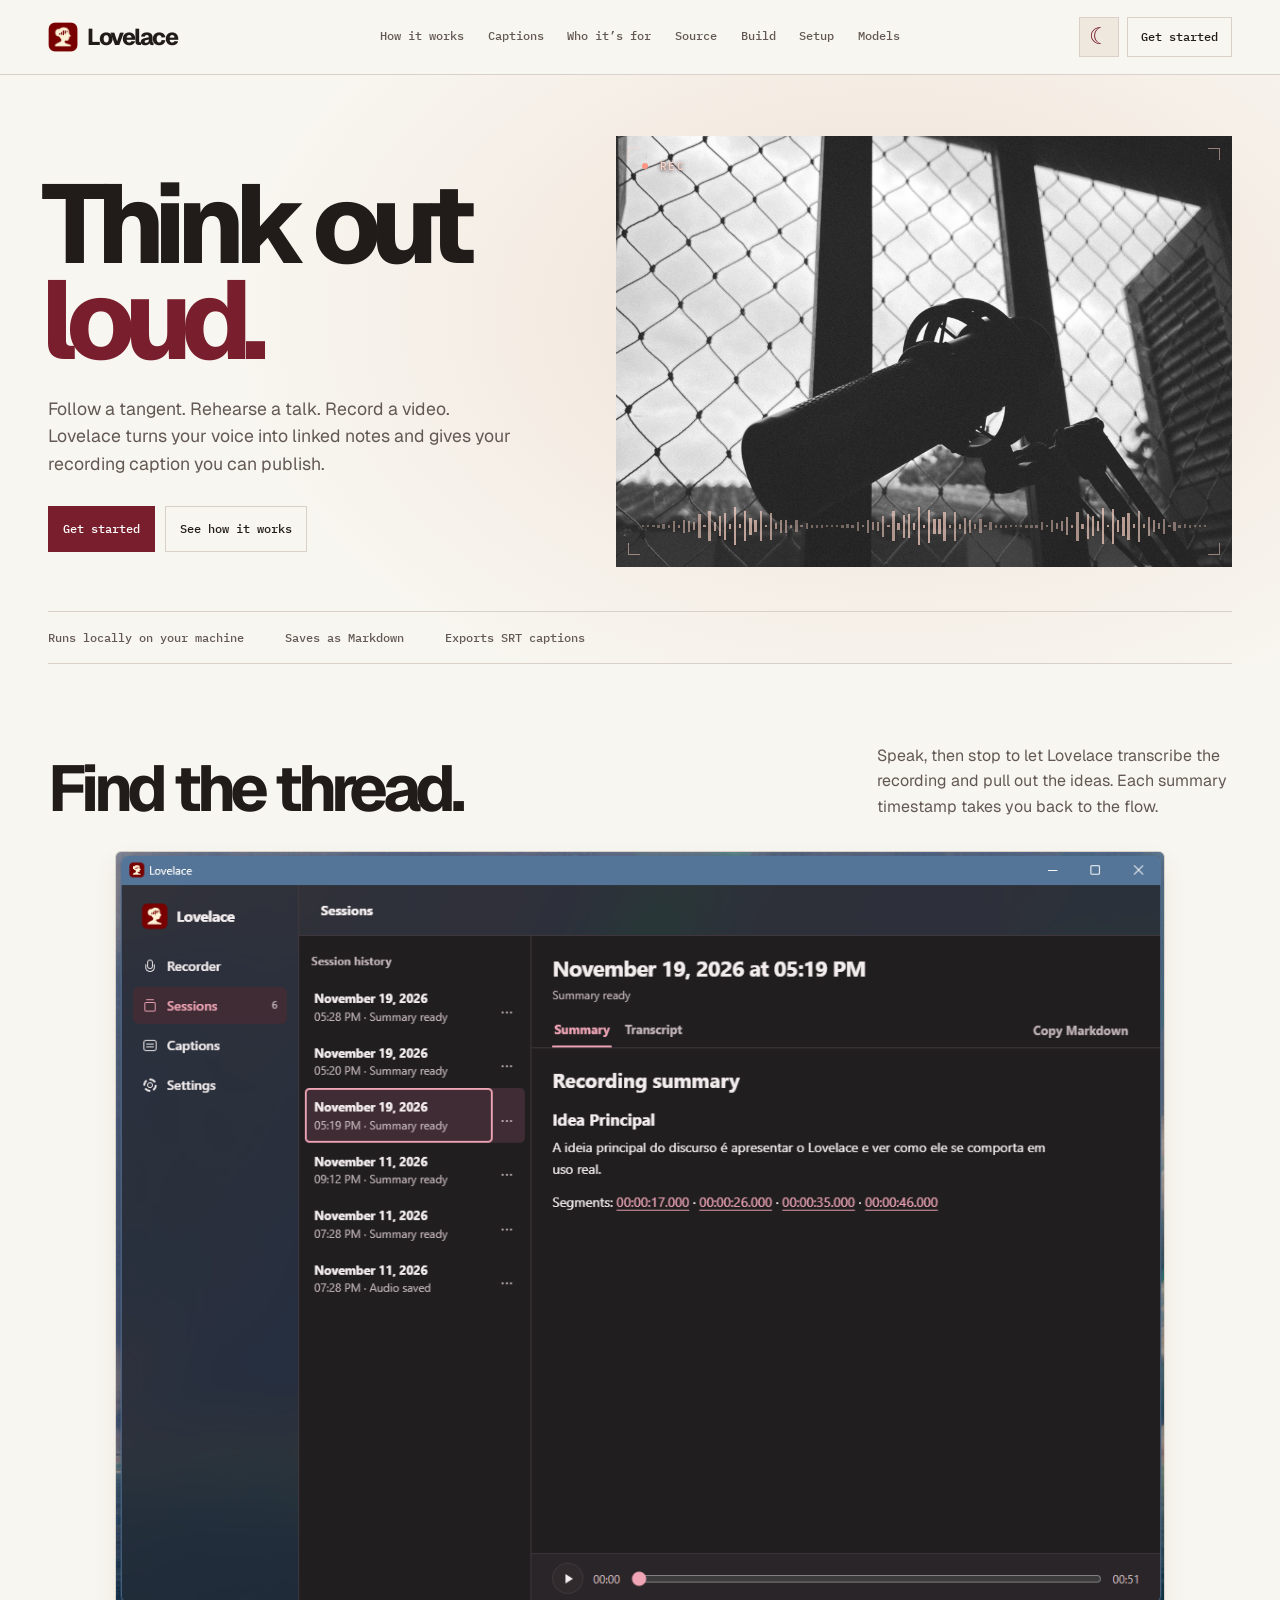
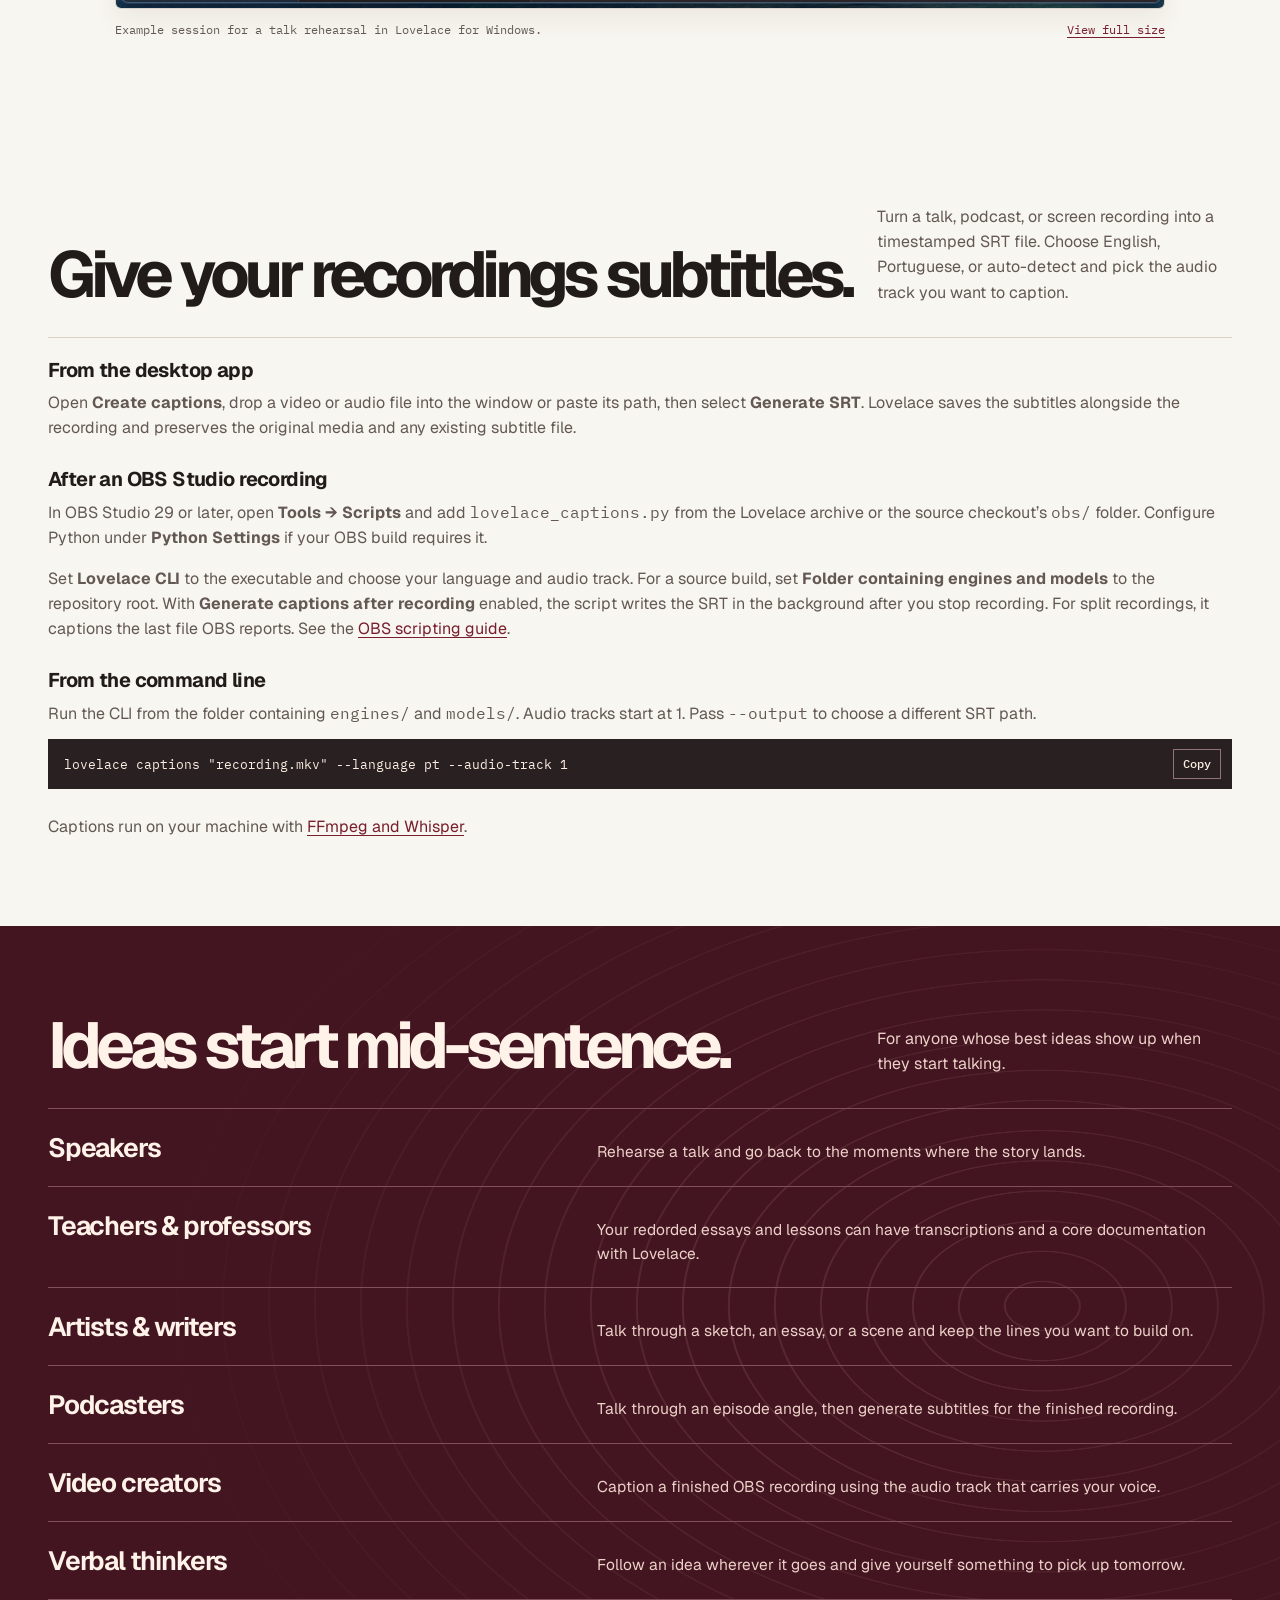
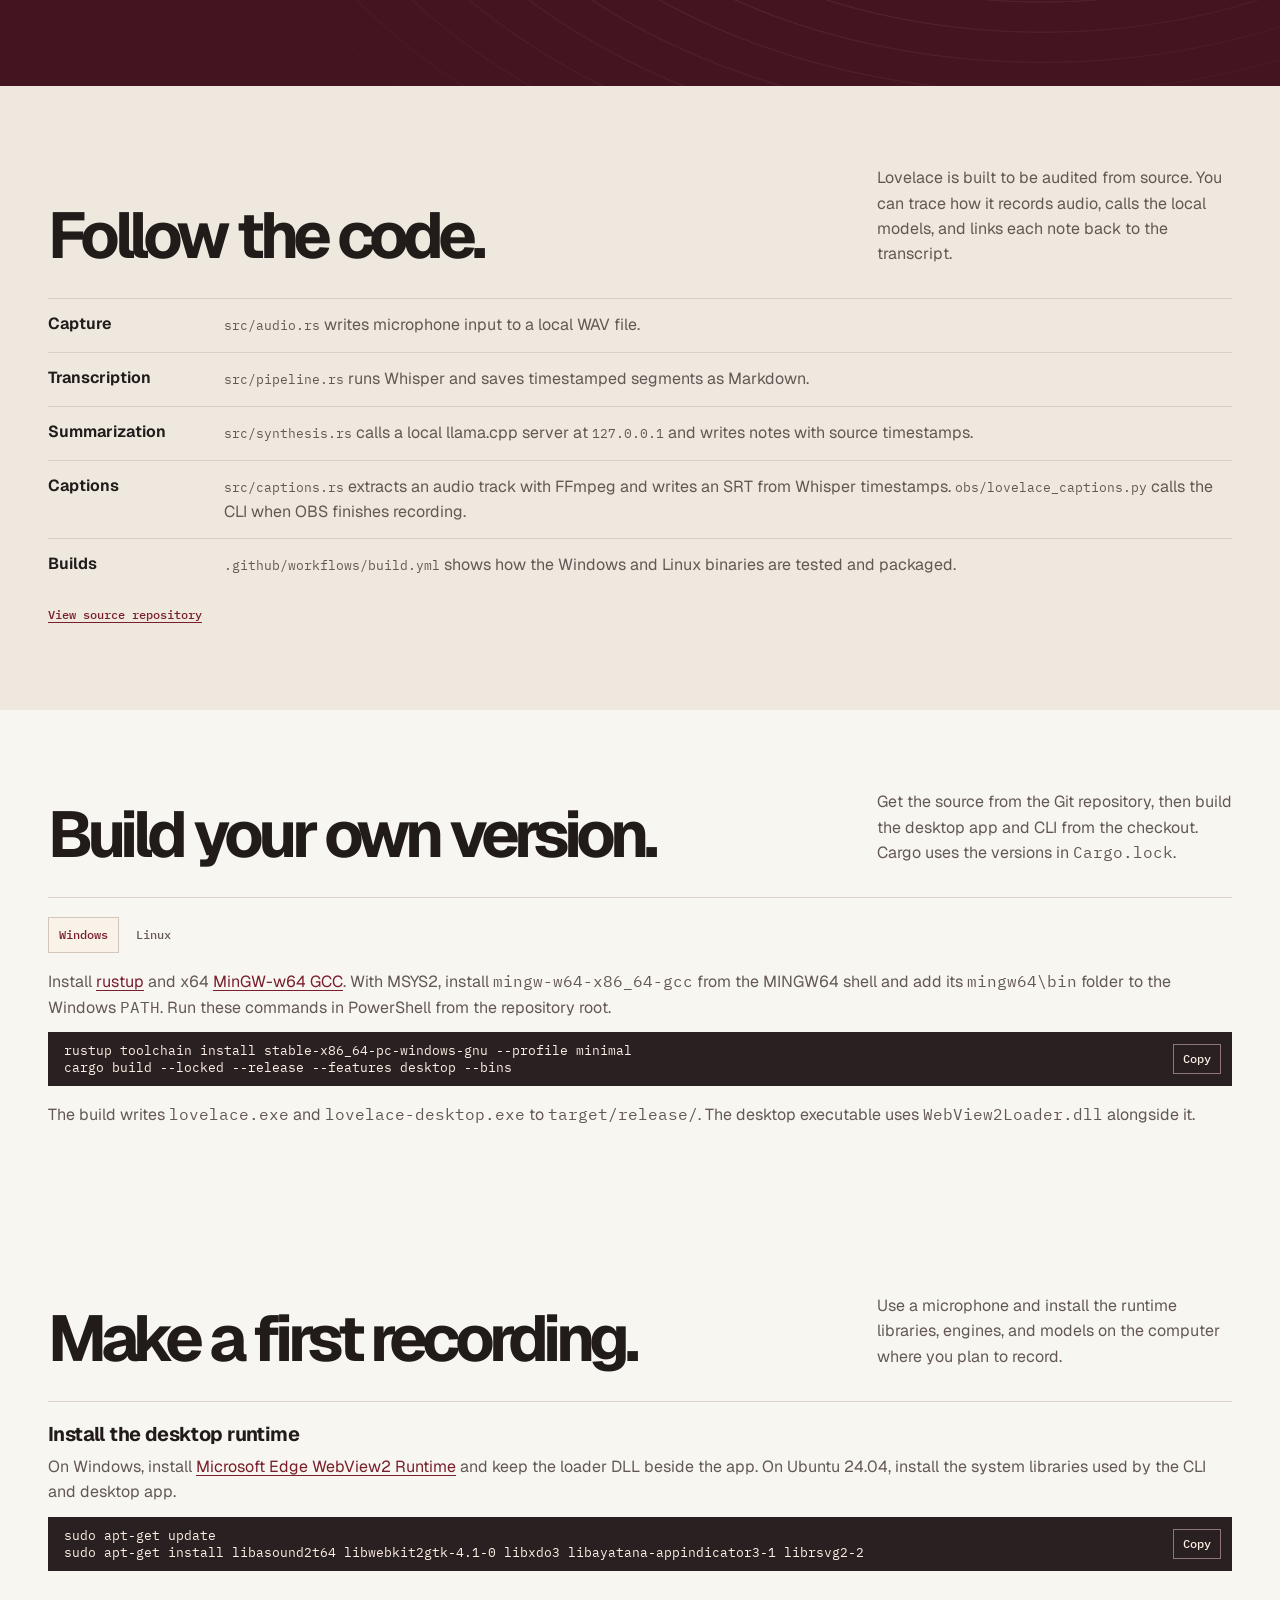
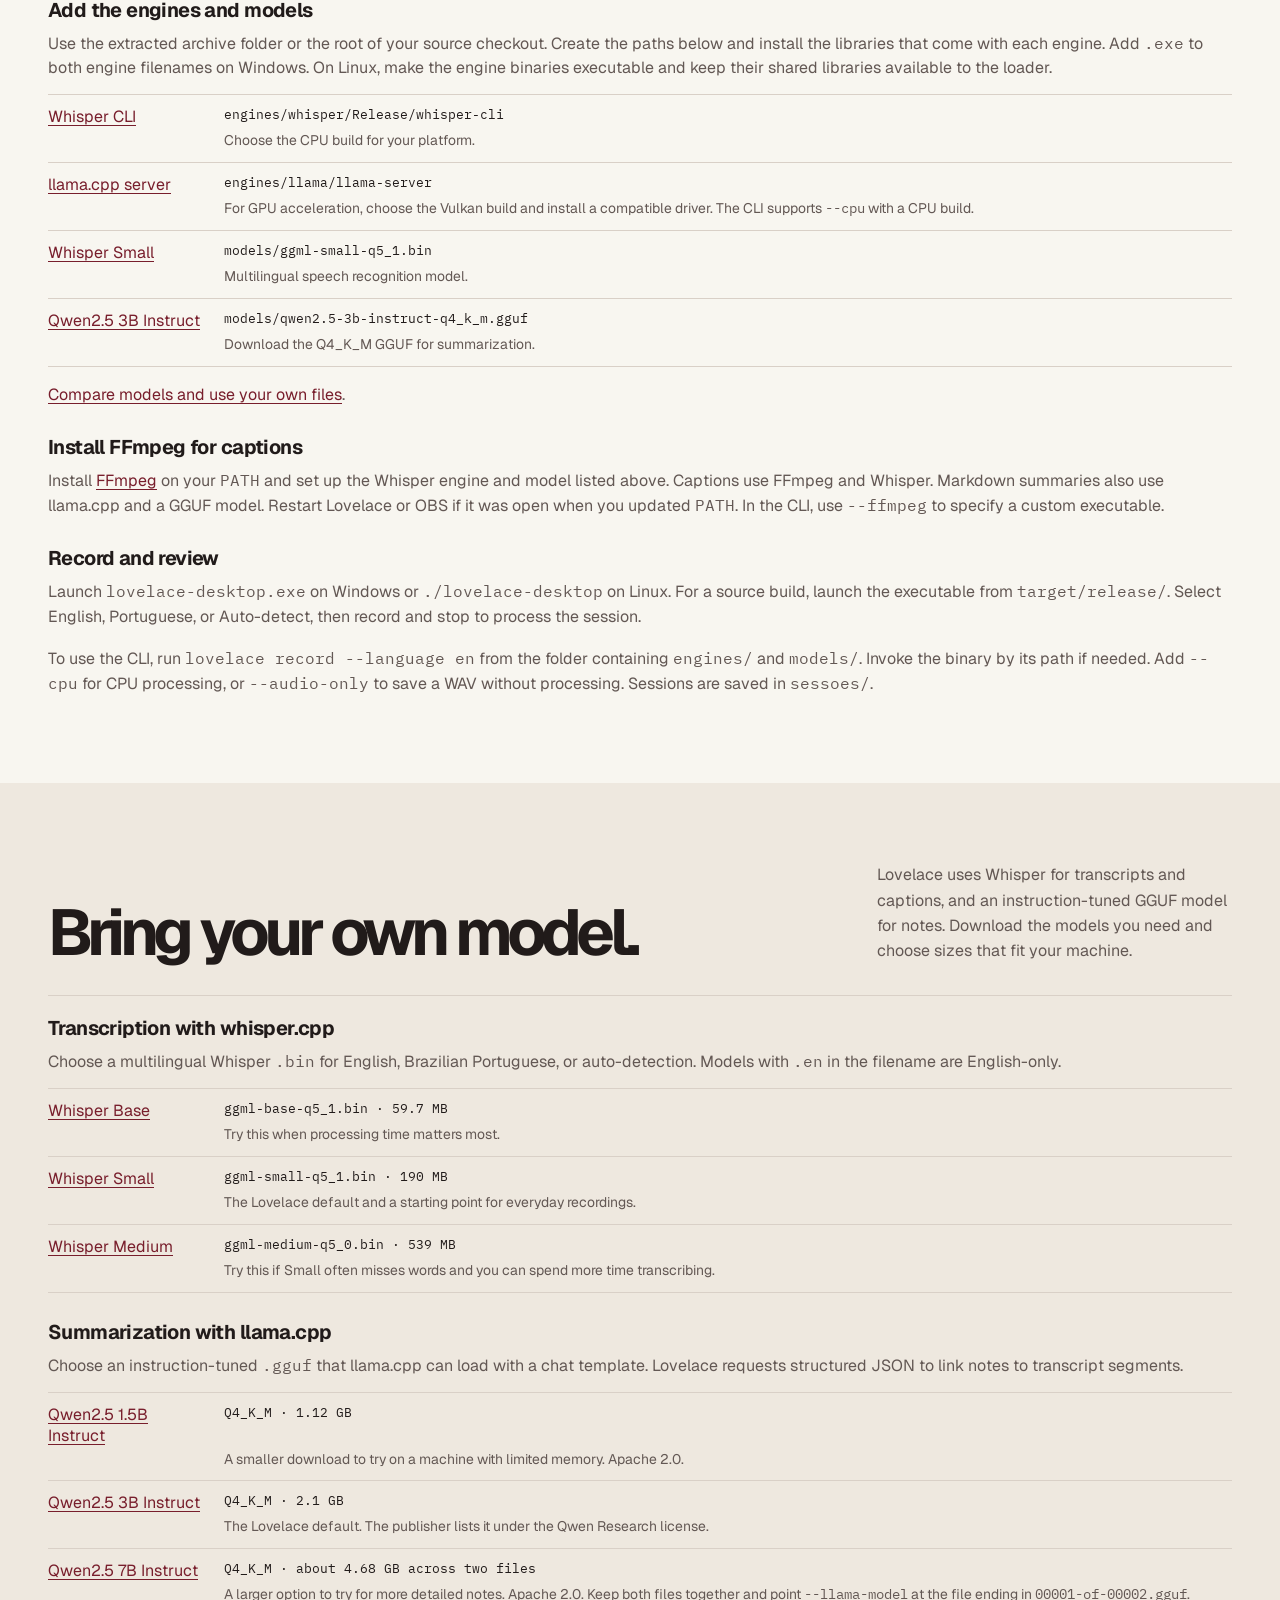
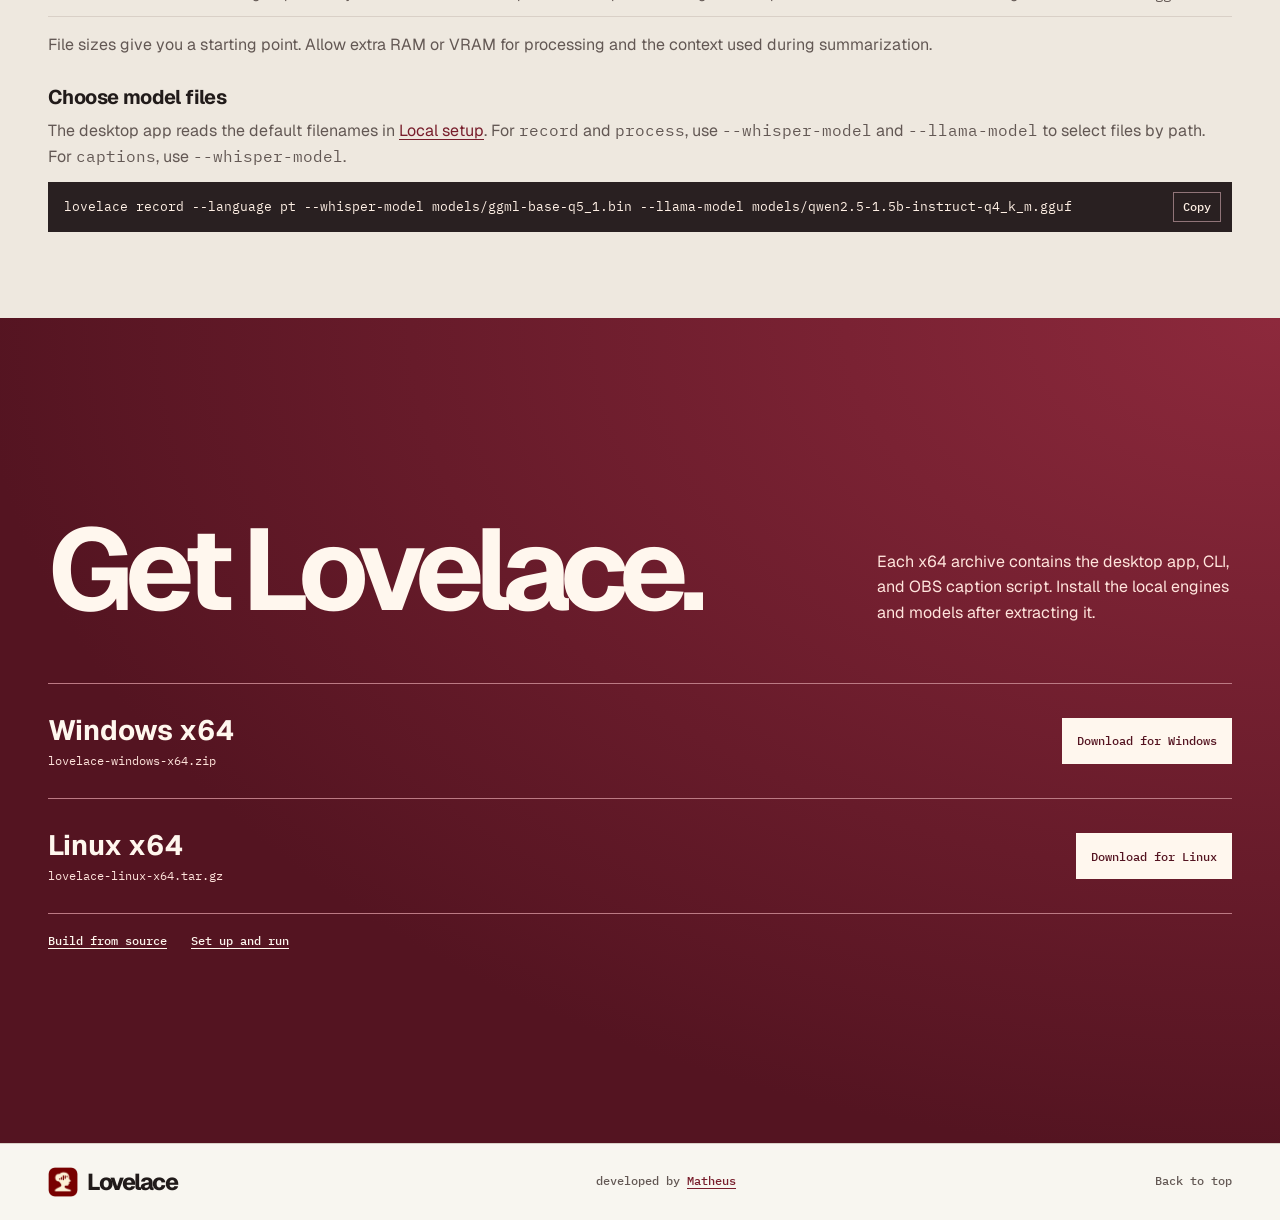
==== commit cbee435a: "website pictures changed" ====
--- a/website/index.html
+++ b/website/index.html
@@ -6,7 +6,7 @@
   <meta name="description" content="Lovelace turns recordings into timestamped transcripts, linked Markdown notes, and SRT captions for audio, video, and OBS Studio recordings. Processing stays on your machine.">
   <meta name="theme-color" content="#f8f6f0">
   <script src="theme.js"></script>
-  <title>Lovelace — Think out loud.</title>
+  <title>Lovelace - Your voice into text.</title>
   <link rel="icon" href="assets/lovelace.png" type="image/png">
   <link rel="stylesheet" href="styles.css">
   <script src="repository.js?v=3af0313" defer></script>
@@ -49,7 +49,7 @@
           </div>
         </div>
         <div class="hero-art">
-          <img class="hero-image" src="assets/header_img.jpeg" alt="A vintage broadcast microphone lit in deep red" width="1200" height="800" fetchpriority="high">
+          <img class="hero-image" src="assets/header_img.jpeg" alt="Quadcast in black and white aesthetic for a moody picture" width="1200" height="800" fetchpriority="high">
           <div class="photo-corner top-left" aria-hidden="true"></div>
           <div class="photo-corner top-right" aria-hidden="true"></div>
           <div class="photo-corner bottom-left" aria-hidden="true"></div>
@@ -73,11 +73,11 @@
         <p>Speak, then stop to let Lovelace transcribe the recording and pull out the ideas. Each summary timestamp takes you back to the flow.</p>
       </div>
       <figure class="session-preview">
-        <img src="assets/lovelace-session.jpg" width="1102" height="792" loading="lazy"
+        <img src="assets/printscreen_1.png" width="1102" height="792" loading="lazy"
           alt="The Lovelace desktop app showing three notes for a talk rehearsal, links to the transcript, and the session audio paused at 00:09.">
         <figcaption>
           <span>Example session for a talk rehearsal in Lovelace for Windows.</span>
-          <a href="assets/lovelace-session.jpg" target="_blank" rel="noopener">View full size <span aria-hidden="true">↗</span></a>
+          <a href="assets/printscreen_1.png" target="_blank" rel="noopener">View full size</a>
         </figcaption>
       </figure>
     </section>
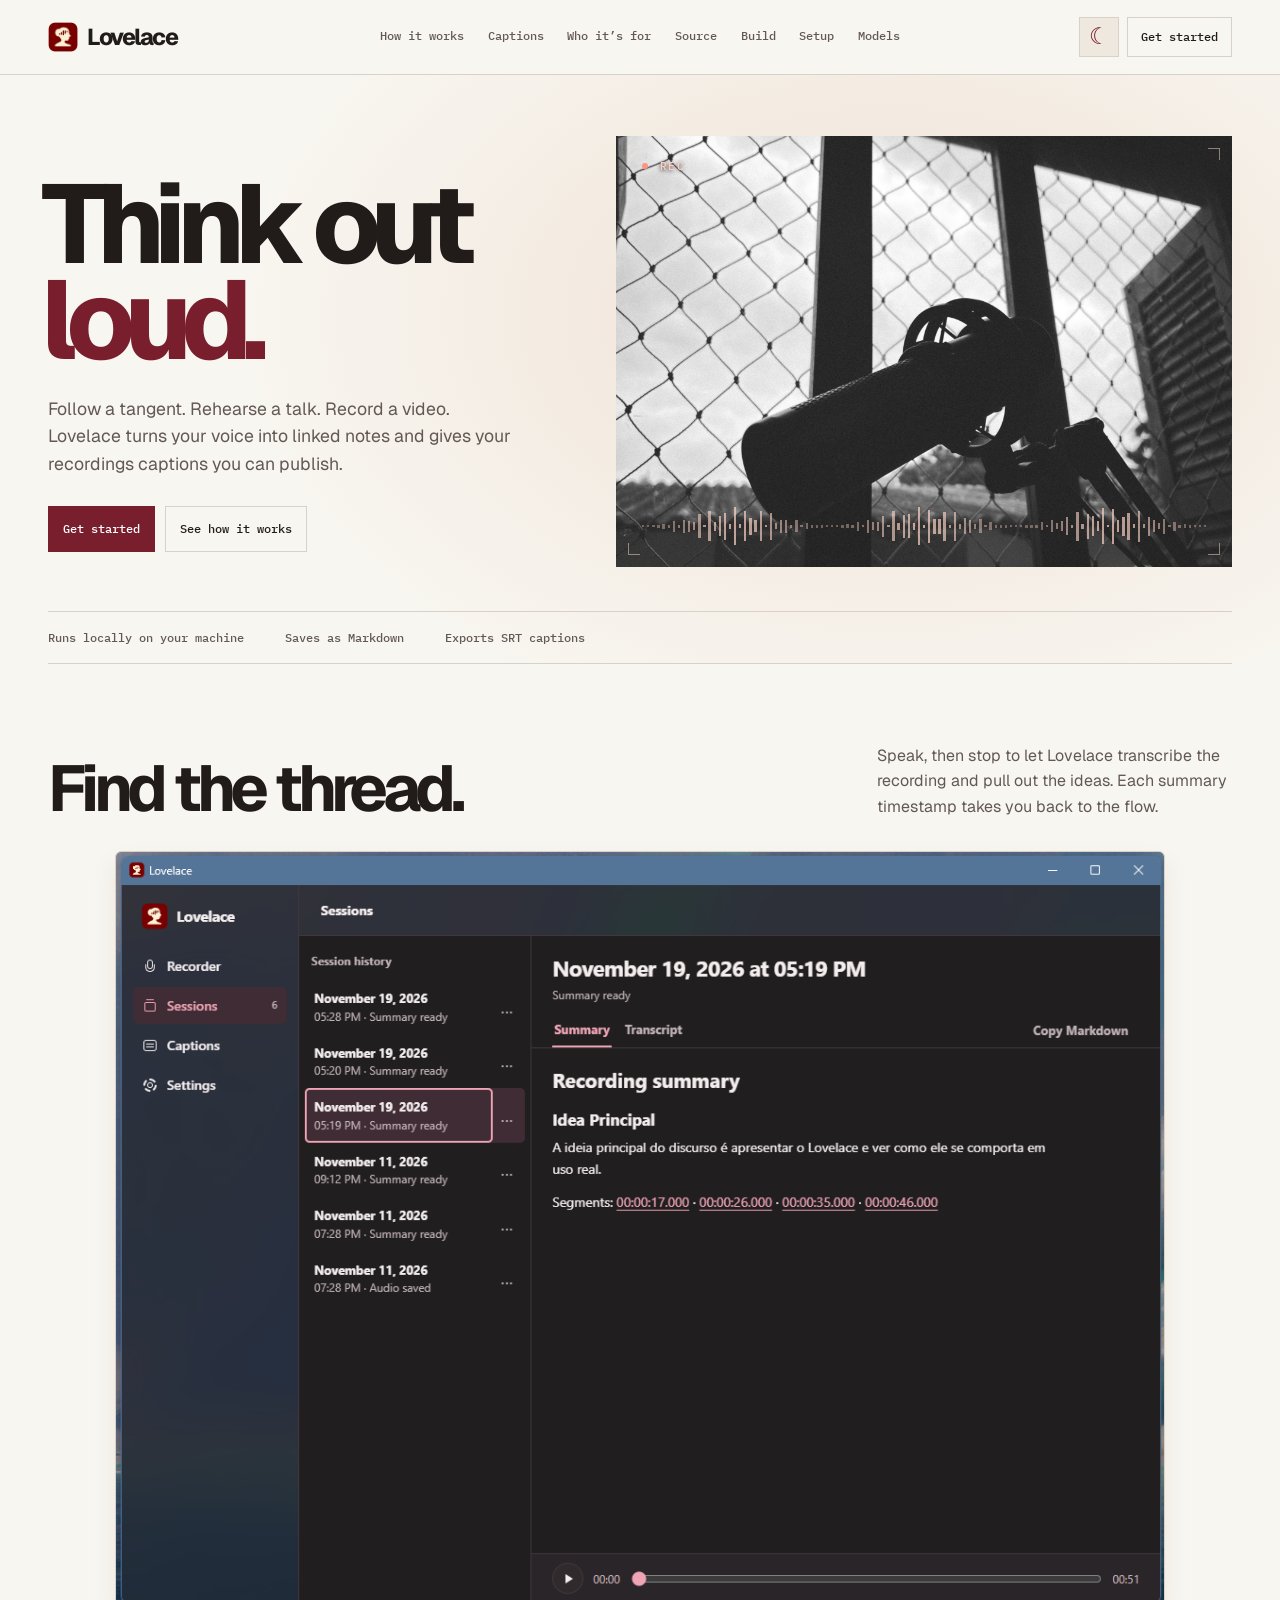
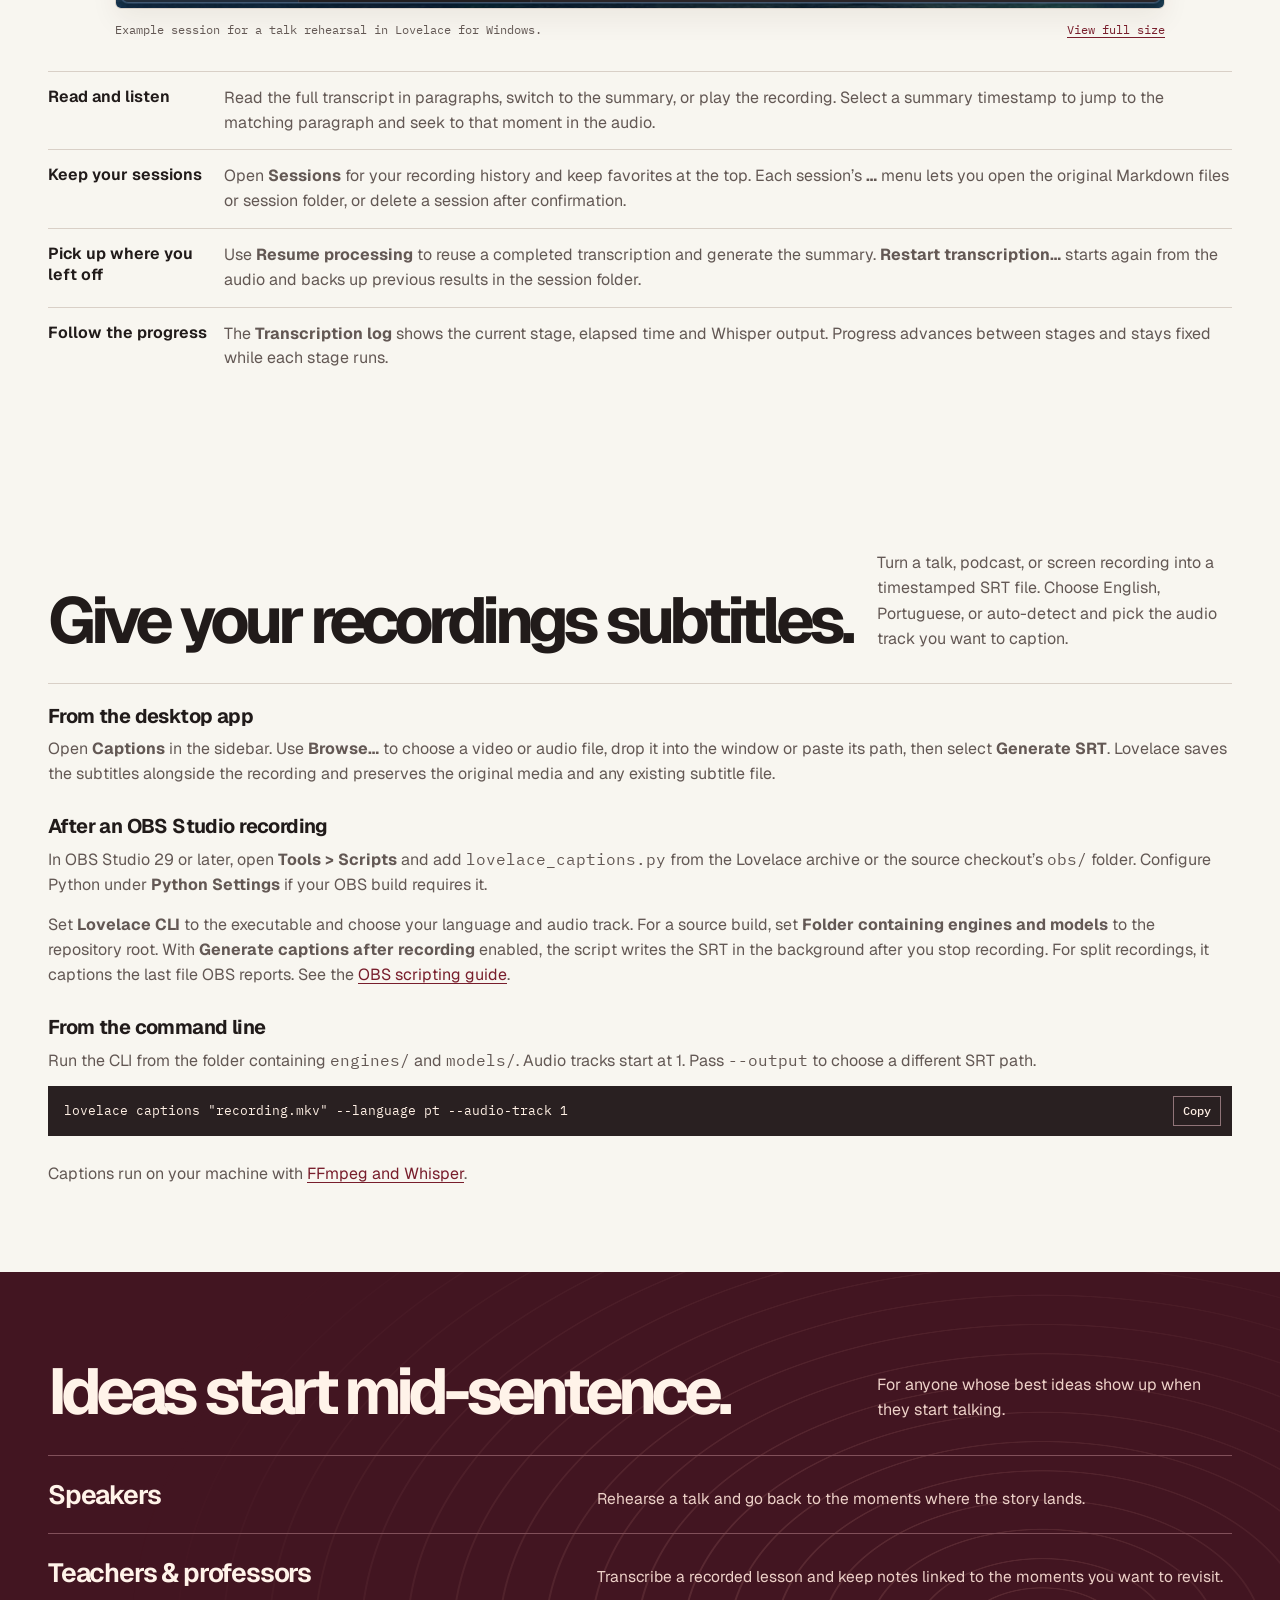
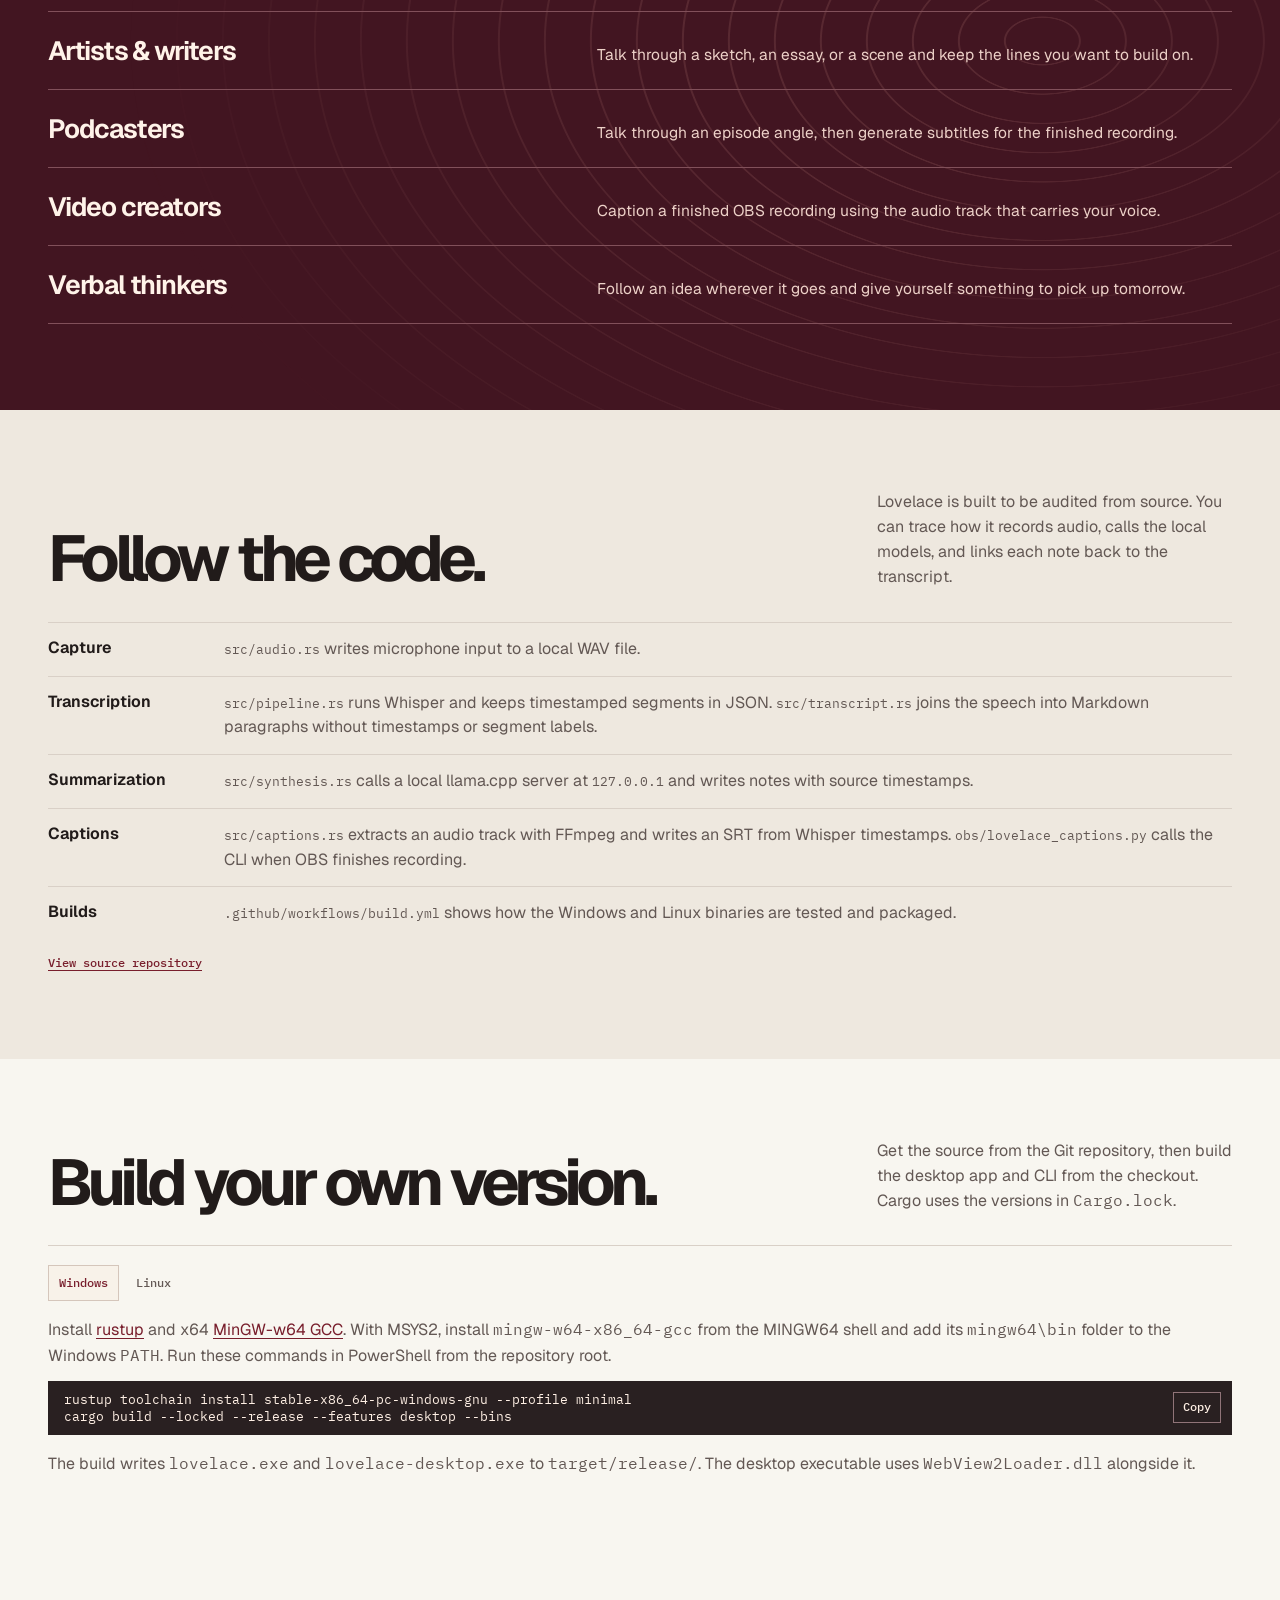
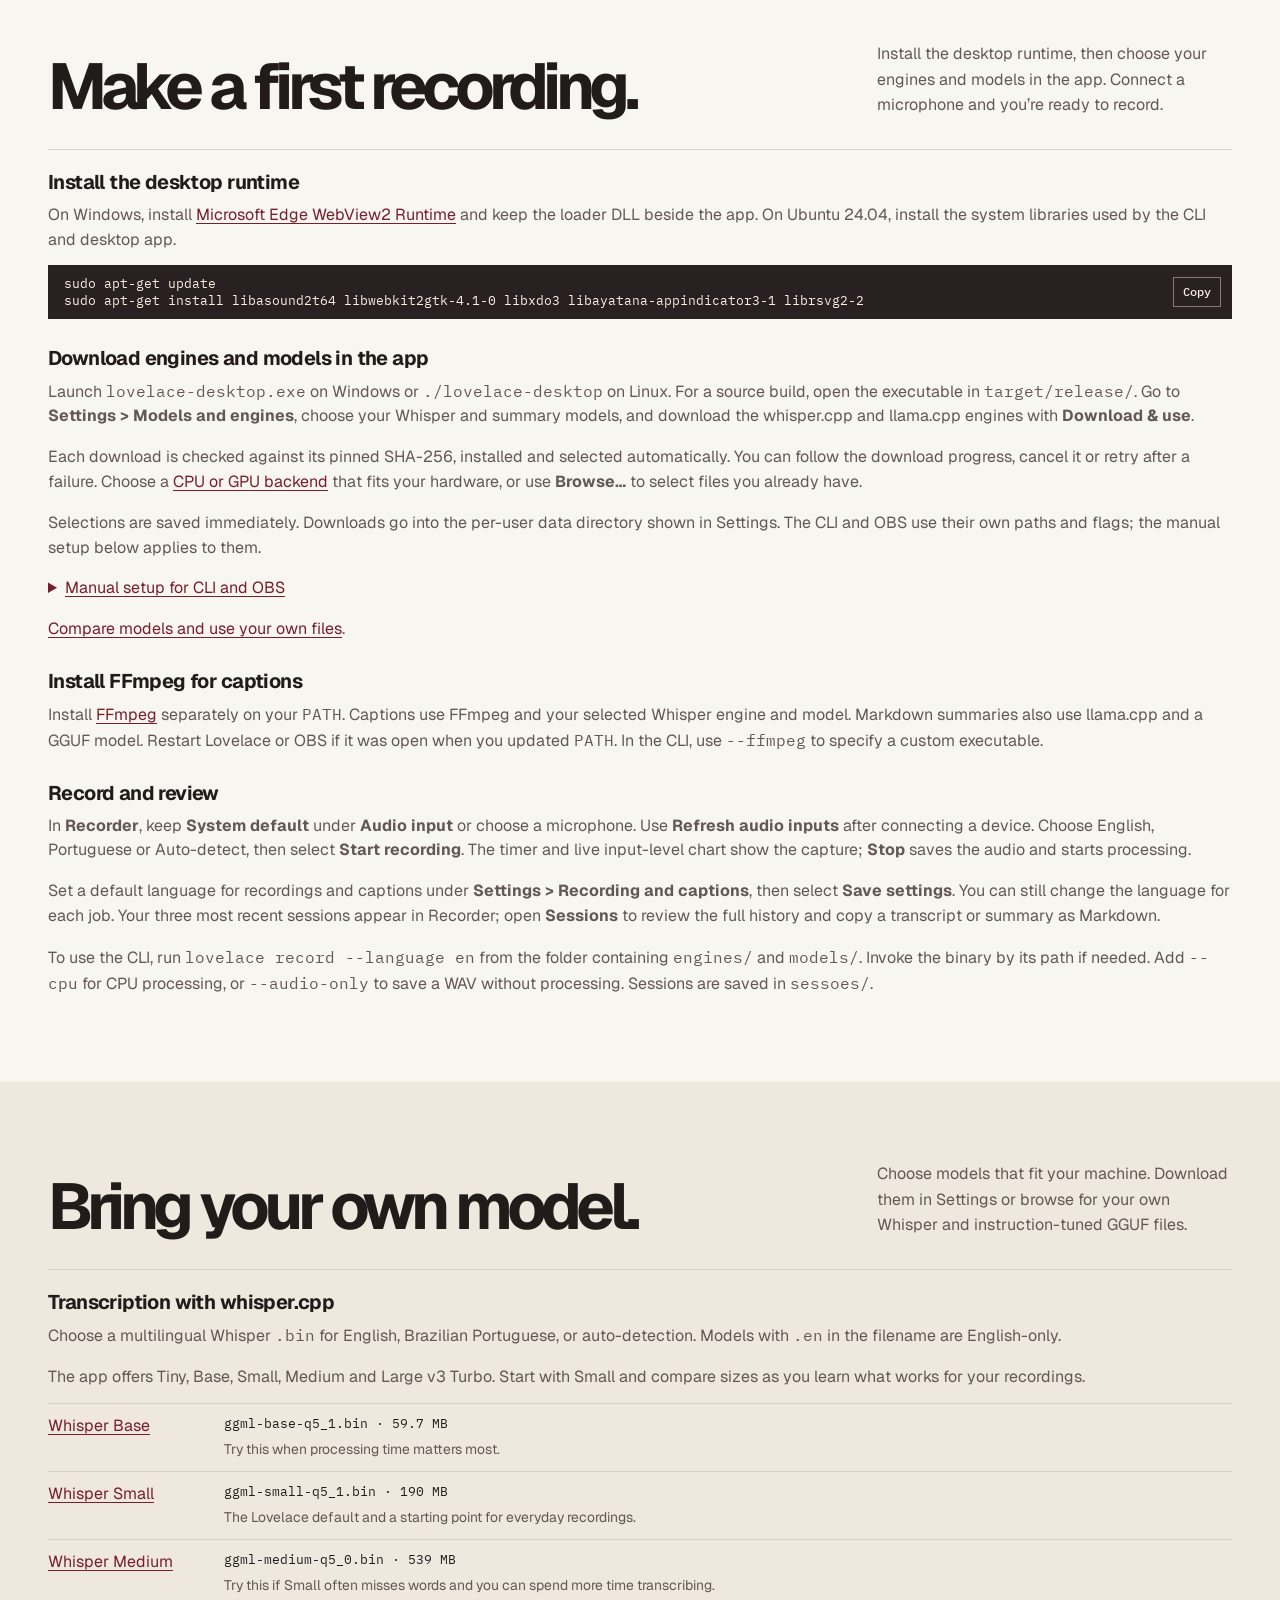
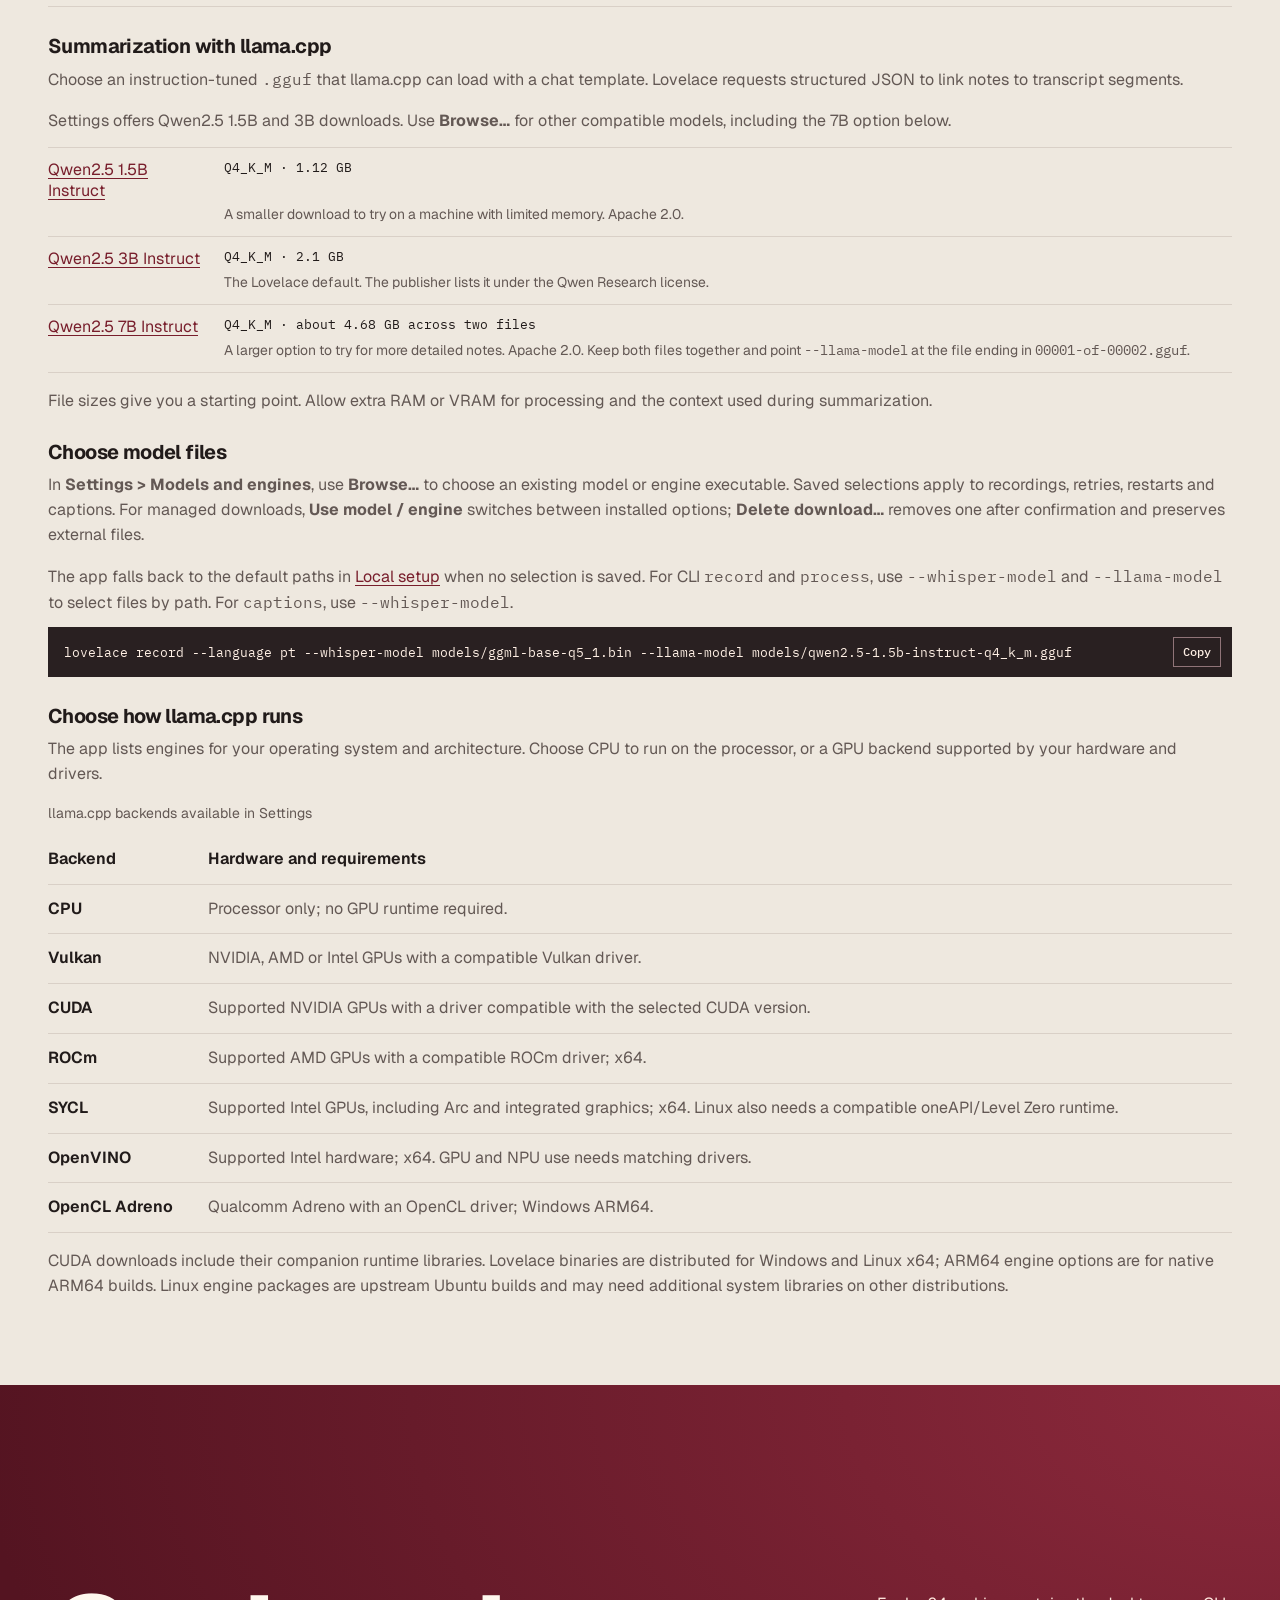
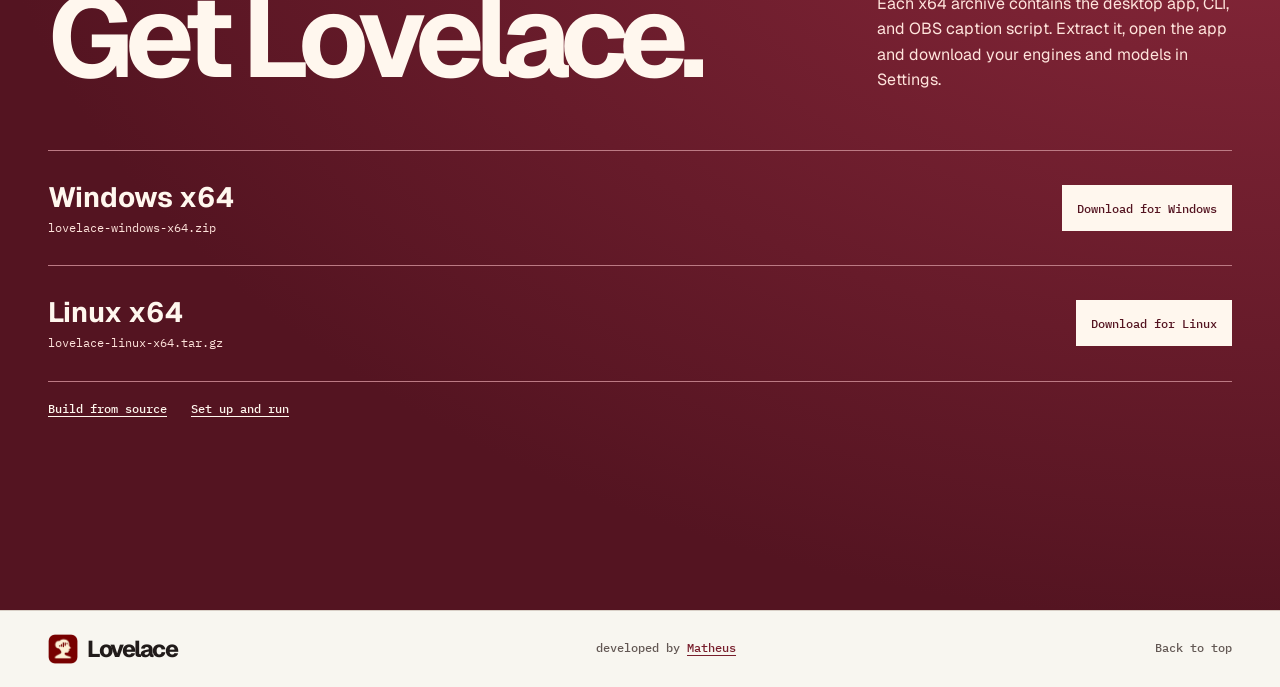
==== commit 54fcd737: "website update" ====
--- a/website/index.html
+++ b/website/index.html
@@ -3,10 +3,10 @@
 <head>
   <meta charset="utf-8">
   <meta name="viewport" content="width=device-width, initial-scale=1">
-  <meta name="description" content="Lovelace turns recordings into timestamped transcripts, linked Markdown notes, and SRT captions for audio, video, and OBS Studio recordings. Processing stays on your machine.">
+  <meta name="description" content="Lovelace turns recordings into full-text transcripts, linked Markdown notes, and SRT captions. Choose your microphone, download models in the app, and process locally on Windows and Linux.">
   <meta name="theme-color" content="#f8f6f0">
   <script src="theme.js"></script>
-  <title>Lovelace - Your voice into text.</title>
+  <title>Lovelace - Your voice outside your head.</title>
   <link rel="icon" href="assets/lovelace.png" type="image/png">
   <link rel="stylesheet" href="styles.css">
   <script src="repository.js?v=3af0313" defer></script>
@@ -42,7 +42,7 @@
       <div class="shell hero-inner">
         <div class="hero-copy">
           <h1 id="hero-title">Think out<br><em>loud.</em></h1>
-          <p class="hero-description">Follow a tangent. Rehearse a talk. Record a video. Lovelace turns your voice into linked notes and gives your recording caption you can publish.</p>
+          <p class="hero-description">Follow a tangent. Rehearse a talk. Record a video. Lovelace turns your voice into linked notes and gives your recordings captions you can publish.</p>
           <div class="hero-actions">
             <a class="button button-primary" href="#get-started">Get started</a>
             <a class="button button-secondary" href="#workflow">See how it works</a>
@@ -80,6 +80,12 @@
           <a href="assets/printscreen_1.png" target="_blank" rel="noopener">View full size</a>
         </figcaption>
       </figure>
+      <dl class="source-list workflow-details">
+        <div><dt>Read and listen</dt><dd>Read the full transcript in paragraphs, switch to the summary, or play the recording. Select a summary timestamp to jump to the matching paragraph and seek to that moment in the audio.</dd></div>
+        <div><dt>Keep your sessions</dt><dd>Open <strong>Sessions</strong> for your recording history and keep favorites at the top. Each session’s <strong>…</strong> menu lets you open the original Markdown files or session folder, or delete a session after confirmation.</dd></div>
+        <div><dt>Pick up where you left off</dt><dd>Use <strong>Resume processing</strong> to reuse a completed transcription and generate the summary. <strong>Restart transcription…</strong> starts again from the audio and backs up previous results in the session folder.</dd></div>
+        <div><dt>Follow the progress</dt><dd>The <strong>Transcription log</strong> shows the current stage, elapsed time and Whisper output. Progress advances between stages and stays fixed while each stage runs.</dd></div>
+      </dl>
     </section>
 
     <section id="captions" class="section shell" aria-labelledby="captions-title">
@@ -92,11 +98,11 @@
       <div class="setup-body run-guide">
         <div>
           <h3>From the desktop app</h3>
-          <p>Open <strong>Create captions</strong>, drop a video or audio file into the window or paste its path, then select <strong>Generate SRT</strong>. Lovelace saves the subtitles alongside the recording and preserves the original media and any existing subtitle file.</p>
+          <p>Open <strong>Captions</strong> in the sidebar. Use <strong>Browse…</strong> to choose a video or audio file, drop it into the window or paste its path, then select <strong>Generate SRT</strong>. Lovelace saves the subtitles alongside the recording and preserves the original media and any existing subtitle file.</p>
         </div>
         <div>
           <h3>After an OBS Studio recording</h3>
-          <p>In OBS Studio 29 or later, open <strong>Tools → Scripts</strong> and add <code>lovelace_captions.py</code> from the Lovelace archive or the source checkout’s <code>obs/</code> folder. Configure Python under <strong>Python Settings</strong> if your OBS build requires it.</p>
+          <p>In OBS Studio 29 or later, open <strong>Tools > Scripts</strong> and add <code>lovelace_captions.py</code> from the Lovelace archive or the source checkout’s <code>obs/</code> folder. Configure Python under <strong>Python Settings</strong> if your OBS build requires it.</p>
           <p class="setup-next">Set <strong>Lovelace CLI</strong> to the executable and choose your language and audio track. For a source build, set <strong>Folder containing engines and models</strong> to the repository root. With <strong>Generate captions after recording</strong> enabled, the script writes the SRT in the background after you stop recording. For split recordings, it captions the last file OBS reports. See the <a href="https://docs.obsproject.com/scripting">OBS scripting guide</a>.</p>
         </div>
         <div>
@@ -119,7 +125,7 @@
         </div>
         <dl class="audience-list">
           <div><dt>Speakers</dt><dd>Rehearse a talk and go back to the moments where the story lands.</dd></div>
-          <div><dt>Teachers &amp; professors</dt><dd>Your redorded essays and lessons can have transcriptions and a core documentation with Lovelace.</dd></div>
+          <div><dt>Teachers &amp; professors</dt><dd>Transcribe a recorded lesson and keep notes linked to the moments you want to revisit.</dd></div>
           <div><dt>Artists &amp; writers</dt><dd>Talk through a sketch, an essay, or a scene and keep the lines you want to build on.</dd></div>
           <div><dt>Podcasters</dt><dd>Talk through an episode angle, then generate subtitles for the finished recording.</dd></div>
           <div><dt>Video creators</dt><dd>Caption a finished OBS recording using the audio track that carries your voice.</dd></div>
@@ -138,7 +144,7 @@
         </div>
         <dl class="source-list">
           <div><dt>Capture</dt><dd><code>src/audio.rs</code> writes microphone input to a local WAV file.</dd></div>
-          <div><dt>Transcription</dt><dd><code>src/pipeline.rs</code> runs Whisper and saves timestamped segments as Markdown.</dd></div>
+          <div><dt>Transcription</dt><dd><code>src/pipeline.rs</code> runs Whisper and keeps timestamped segments in JSON. <code>src/transcript.rs</code> joins the speech into Markdown paragraphs without timestamps or segment labels.</dd></div>
           <div><dt>Summarization</dt><dd><code>src/synthesis.rs</code> calls a local llama.cpp server at <code>127.0.0.1</code> and writes notes with source timestamps.</dd></div>
           <div><dt>Captions</dt><dd><code>src/captions.rs</code> extracts an audio track with FFmpeg and writes an SRT from Whisper timestamps. <code>obs/lovelace_captions.py</code> calls the CLI when OBS finishes recording.</dd></div>
           <div><dt>Builds</dt><dd><code>.github/workflows/build.yml</code> shows how the Windows and Linux binaries are tested and packaged.</dd></div>
@@ -183,7 +189,7 @@
         <div>
           <h2 id="run-title">Make a first recording.</h2>
         </div>
-        <p>Use a microphone and install the runtime libraries, engines, and models on the computer where you plan to record.</p>
+        <p>Install the desktop runtime, then choose your engines and models in the app. Connect a microphone and you’re ready to record.</p>
       </div>
       <div class="setup-body run-guide">
         <div>
@@ -194,23 +200,30 @@
           <p class="copy-status" role="status"></p>
         </div>
         <div>
-          <h3>Add the engines and models</h3>
-          <p>Use the extracted archive folder or the root of your source checkout. Create the paths below and install the libraries that come with each engine. Add <code>.exe</code> to both engine filenames on Windows. On Linux, make the engine binaries executable and keep their shared libraries available to the loader.</p>
+          <h3>Download engines and models in the app</h3>
+          <p>Launch <code>lovelace-desktop.exe</code> on Windows or <code>./lovelace-desktop</code> on Linux. For a source build, open the executable in <code>target/release/</code>. Go to <strong>Settings > Models and engines</strong>, choose your Whisper and summary models, and download the whisper.cpp and llama.cpp engines with <strong>Download &amp; use</strong>.</p>
+          <p class="setup-next">Each download is checked against its pinned SHA-256, installed and selected automatically. You can follow the download progress, cancel it or retry after a failure. Choose a <a href="#engine-backends">CPU or GPU backend</a> that fits your hardware, or use <strong>Browse…</strong> to select files you already have.</p>
+          <p class="setup-next">Selections are saved immediately. Downloads go into the per-user data directory shown in Settings. The CLI and OBS use their own paths and flags; the manual setup below applies to them.</p>
+          <details class="manual-setup">
+            <summary>Manual setup for CLI and OBS</summary>
+            <p>Use the extracted archive folder or the root of your source checkout. Create the paths below and install the libraries that come with each engine. Add <code>.exe</code> to both engine filenames on Windows. On Linux, make the engine binaries executable and keep their shared libraries available to the loader.</p>
           <ul class="engine-list">
             <li><a href="https://github.com/ggml-org/whisper.cpp/releases/tag/b5127">Whisper CLI</a><code>engines/whisper/Release/whisper-cli</code><span>Choose the CPU build for your platform.</span></li>
-            <li><a href="https://github.com/ggml-org/llama.cpp/releases/tag/b12289">llama.cpp server</a><code>engines/llama/llama-server</code><span>For GPU acceleration, choose the Vulkan build and install a compatible driver. The CLI supports <code>--cpu</code> with a CPU build.</span></li>
+            <li><a href="https://github.com/ggml-org/llama.cpp/releases/tag/b12289">llama.cpp server</a><code>engines/llama/llama-server</code><span>Choose a backend compatible with your hardware and install its required libraries and drivers. The CLI supports <code>--cpu</code> with a CPU build.</span></li>
             <li><a href="https://huggingface.co/ggerganov/whisper.cpp/resolve/main/ggml-small-q5_1.bin">Whisper Small</a><code>models/ggml-small-q5_1.bin</code><span>Multilingual speech recognition model.</span></li>
             <li><a href="https://huggingface.co/Qwen/Qwen2.5-3B-Instruct-GGUF/blob/main/qwen2.5-3b-instruct-q4_k_m.gguf">Qwen2.5 3B Instruct</a><code>models/qwen2.5-3b-instruct-q4_k_m.gguf</code><span>Download the Q4_K_M GGUF for summarization.</span></li>
           </ul>
+          </details>
           <p class="setup-next"><a href="#models">Compare models and use your own files</a>.</p>
         </div>
         <div id="caption-requirements">
           <h3>Install FFmpeg for captions</h3>
-          <p>Install <a href="https://ffmpeg.org/download.html">FFmpeg</a> on your <code>PATH</code> and set up the Whisper engine and model listed above. Captions use FFmpeg and Whisper. Markdown summaries also use llama.cpp and a GGUF model. Restart Lovelace or OBS if it was open when you updated <code>PATH</code>. In the CLI, use <code>--ffmpeg</code> to specify a custom executable.</p>
+          <p>Install <a href="https://ffmpeg.org/download.html">FFmpeg</a> separately on your <code>PATH</code>. Captions use FFmpeg and your selected Whisper engine and model. Markdown summaries also use llama.cpp and a GGUF model. Restart Lovelace or OBS if it was open when you updated <code>PATH</code>. In the CLI, use <code>--ffmpeg</code> to specify a custom executable.</p>
         </div>
         <div>
           <h3>Record and review</h3>
-          <p>Launch <code>lovelace-desktop.exe</code> on Windows or <code>./lovelace-desktop</code> on Linux. For a source build, launch the executable from <code>target/release/</code>. Select English, Portuguese, or Auto-detect, then record and stop to process the session.</p>
+          <p>In <strong>Recorder</strong>, keep <strong>System default</strong> under <strong>Audio input</strong> or choose a microphone. Use <strong>Refresh audio inputs</strong> after connecting a device. Choose English, Portuguese or Auto-detect, then select <strong>Start recording</strong>. The timer and live input-level chart show the capture; <strong>Stop</strong> saves the audio and starts processing.</p>
+          <p class="setup-next">Set a default language for recordings and captions under <strong>Settings > Recording and captions</strong>, then select <strong>Save settings</strong>. You can still change the language for each job. Your three most recent sessions appear in Recorder; open <strong>Sessions</strong> to review the full history and copy a transcript or summary as Markdown.</p>
           <p class="setup-next">To use the CLI, run <code>lovelace record --language en</code> from the folder containing <code>engines/</code> and <code>models/</code>. Invoke the binary by its path if needed. Add <code>--cpu</code> for CPU processing, or <code>--audio-only</code> to save a WAV without processing. Sessions are saved in <code>sessoes/</code>.</p>
         </div>
       </div>
@@ -222,12 +235,13 @@
           <div>
             <h2 id="models-title">Bring your own model.</h2>
           </div>
-          <p>Lovelace uses Whisper for transcripts and captions, and an instruction-tuned GGUF model for notes. Download the models you need and choose sizes that fit your machine.</p>
+          <p>Choose models that fit your machine. Download them in Settings or browse for your own Whisper and instruction-tuned GGUF files.</p>
         </div>
         <div class="setup-body run-guide">
           <div>
             <h3>Transcription with whisper.cpp</h3>
             <p>Choose a multilingual Whisper <code>.bin</code> for English, Brazilian Portuguese, or auto-detection. Models with <code>.en</code> in the filename are English-only.</p>
+            <p class="setup-next">The app offers Tiny, Base, Small, Medium and Large v3 Turbo. Start with Small and compare sizes as you learn what works for your recordings.</p>
             <ul class="engine-list">
               <li><a href="https://huggingface.co/ggerganov/whisper.cpp/blob/main/ggml-base-q5_1.bin">Whisper Base</a><code>ggml-base-q5_1.bin · 59.7 MB</code><span>Try this when processing time matters most.</span></li>
               <li><a href="https://huggingface.co/ggerganov/whisper.cpp/blob/main/ggml-small-q5_1.bin">Whisper Small</a><code>ggml-small-q5_1.bin · 190 MB</code><span>The Lovelace default and a starting point for everyday recordings.</span></li>
@@ -237,6 +251,7 @@
           <div>
             <h3>Summarization with llama.cpp</h3>
             <p>Choose an instruction-tuned <code>.gguf</code> that llama.cpp can load with a chat template. Lovelace requests structured JSON to link notes to transcript segments.</p>
+            <p class="setup-next">Settings offers Qwen2.5 1.5B and 3B downloads. Use <strong>Browse…</strong> for other compatible models, including the 7B option below.</p>
             <ul class="engine-list">
               <li><a href="https://huggingface.co/Qwen/Qwen2.5-1.5B-Instruct-GGUF/blob/main/qwen2.5-1.5b-instruct-q4_k_m.gguf">Qwen2.5 1.5B Instruct</a><code>Q4_K_M · 1.12 GB</code><span>A smaller download to try on a machine with limited memory. Apache 2.0.</span></li>
               <li><a href="https://huggingface.co/Qwen/Qwen2.5-3B-Instruct-GGUF/blob/main/qwen2.5-3b-instruct-q4_k_m.gguf">Qwen2.5 3B Instruct</a><code>Q4_K_M · 2.1 GB</code><span>The Lovelace default. The publisher lists it under the Qwen Research license.</span></li>
@@ -246,9 +261,28 @@
           </div>
           <div>
             <h3>Choose model files</h3>
-            <p>The desktop app reads the default filenames in <a href="#run-locally">Local setup</a>. For <code>record</code> and <code>process</code>, use <code>--whisper-model</code> and <code>--llama-model</code> to select files by path. For <code>captions</code>, use <code>--whisper-model</code>.</p>
+            <p>In <strong>Settings > Models and engines</strong>, use <strong>Browse…</strong> to choose an existing model or engine executable. Saved selections apply to recordings, retries, restarts and captions. For managed downloads, <strong>Use model / engine</strong> switches between installed options; <strong>Delete download…</strong> removes one after confirmation and preserves external files.</p>
+            <p class="setup-next">The app falls back to the default paths in <a href="#run-locally">Local setup</a> when no selection is saved. For CLI <code>record</code> and <code>process</code>, use <code>--whisper-model</code> and <code>--llama-model</code> to select files by path. For <code>captions</code>, use <code>--whisper-model</code>.</p>
             <div class="command"><code>lovelace record --language pt --whisper-model models/ggml-base-q5_1.bin --llama-model models/qwen2.5-1.5b-instruct-q4_k_m.gguf</code><button class="copy-command" type="button">Copy</button></div>
             <p class="copy-status" role="status"></p>
+          </div>
+          <div id="engine-backends">
+            <h3>Choose how llama.cpp runs</h3>
+            <p>The app lists engines for your operating system and architecture. Choose CPU to run on the processor, or a GPU backend supported by your hardware and drivers.</p>
+            <table class="backend-table">
+              <caption>llama.cpp backends available in Settings</caption>
+              <thead><tr><th scope="col">Backend</th><th scope="col">Hardware and requirements</th></tr></thead>
+              <tbody>
+                <tr><th scope="row">CPU</th><td>Processor only; no GPU runtime required.</td></tr>
+                <tr><th scope="row">Vulkan</th><td>NVIDIA, AMD or Intel GPUs with a compatible Vulkan driver.</td></tr>
+                <tr><th scope="row">CUDA</th><td>Supported NVIDIA GPUs with a driver compatible with the selected CUDA version.</td></tr>
+                <tr><th scope="row">ROCm</th><td>Supported AMD GPUs with a compatible ROCm driver; x64.</td></tr>
+                <tr><th scope="row">SYCL</th><td>Supported Intel GPUs, including Arc and integrated graphics; x64. Linux also needs a compatible oneAPI/Level Zero runtime.</td></tr>
+                <tr><th scope="row">OpenVINO</th><td>Supported Intel hardware; x64. GPU and NPU use needs matching drivers.</td></tr>
+                <tr><th scope="row">OpenCL Adreno</th><td>Qualcomm Adreno with an OpenCL driver; Windows ARM64.</td></tr>
+              </tbody>
+            </table>
+            <p class="setup-next">CUDA downloads include their companion runtime libraries. Lovelace binaries are distributed for Windows and Linux x64; ARM64 engine options are for native ARM64 builds. Linux engine packages are upstream Ubuntu builds and may need additional system libraries on other distributions.</p>
           </div>
         </div>
       </div>
@@ -260,7 +294,7 @@
           <div>
             <h2 id="download-title">Get Lovelace.</h2>
           </div>
-          <p>Each x64 archive contains the desktop app, CLI, and OBS caption script. Install the local engines and models after extracting it.</p>
+          <p>Each x64 archive contains the desktop app, CLI, and OBS caption script. Extract it, open the app and download your engines and models in Settings.</p>
         </div>
         <ul class="download-list">
           <li>
--- a/website/styles.css
+++ b/website/styles.css
@@ -647,6 +647,9 @@
 .source-list code {
   font-size: 0.82em;
 }
+.workflow-details {
+  margin-top: 32px;
+}
 .source-status {
   margin-top: 14px;
 }
@@ -727,6 +730,49 @@
   margin-bottom: 8px;
   font-size: 1.24rem;
   letter-spacing: -0.03em;
+}
+.manual-setup {
+  margin-top: 16px;
+}
+.manual-setup summary {
+  width: fit-content;
+  color: var(--wine);
+  cursor: pointer;
+  line-height: 1.55;
+  text-decoration: underline;
+  text-underline-offset: 3px;
+}
+.manual-setup[open] summary {
+  margin-bottom: 12px;
+}
+.backend-table {
+  width: 100%;
+  margin-top: 16px;
+  border-collapse: collapse;
+  text-align: left;
+  line-height: 1.55;
+}
+.backend-table caption {
+  margin-bottom: 10px;
+  color: var(--muted);
+  text-align: left;
+  font-size: 0.875rem;
+}
+.backend-table th,
+.backend-table td {
+  padding: 12px 0;
+  border-bottom: 1px solid var(--line);
+  vertical-align: top;
+}
+.backend-table th {
+  font-weight: 650;
+}
+.backend-table tr > :first-child {
+  width: 10rem;
+  padding-right: 16px;
+}
+.backend-table td {
+  color: var(--muted);
 }
 .engine-list {
   margin-top: 13px;
@@ -862,6 +908,10 @@
   .engine-list li > span {
     grid-column: 1;
   }
+  .backend-table tr > :first-child {
+    width: 7rem;
+    padding-right: 12px;
+  }
 }
 
 @media (prefers-reduced-motion: reduce) {
